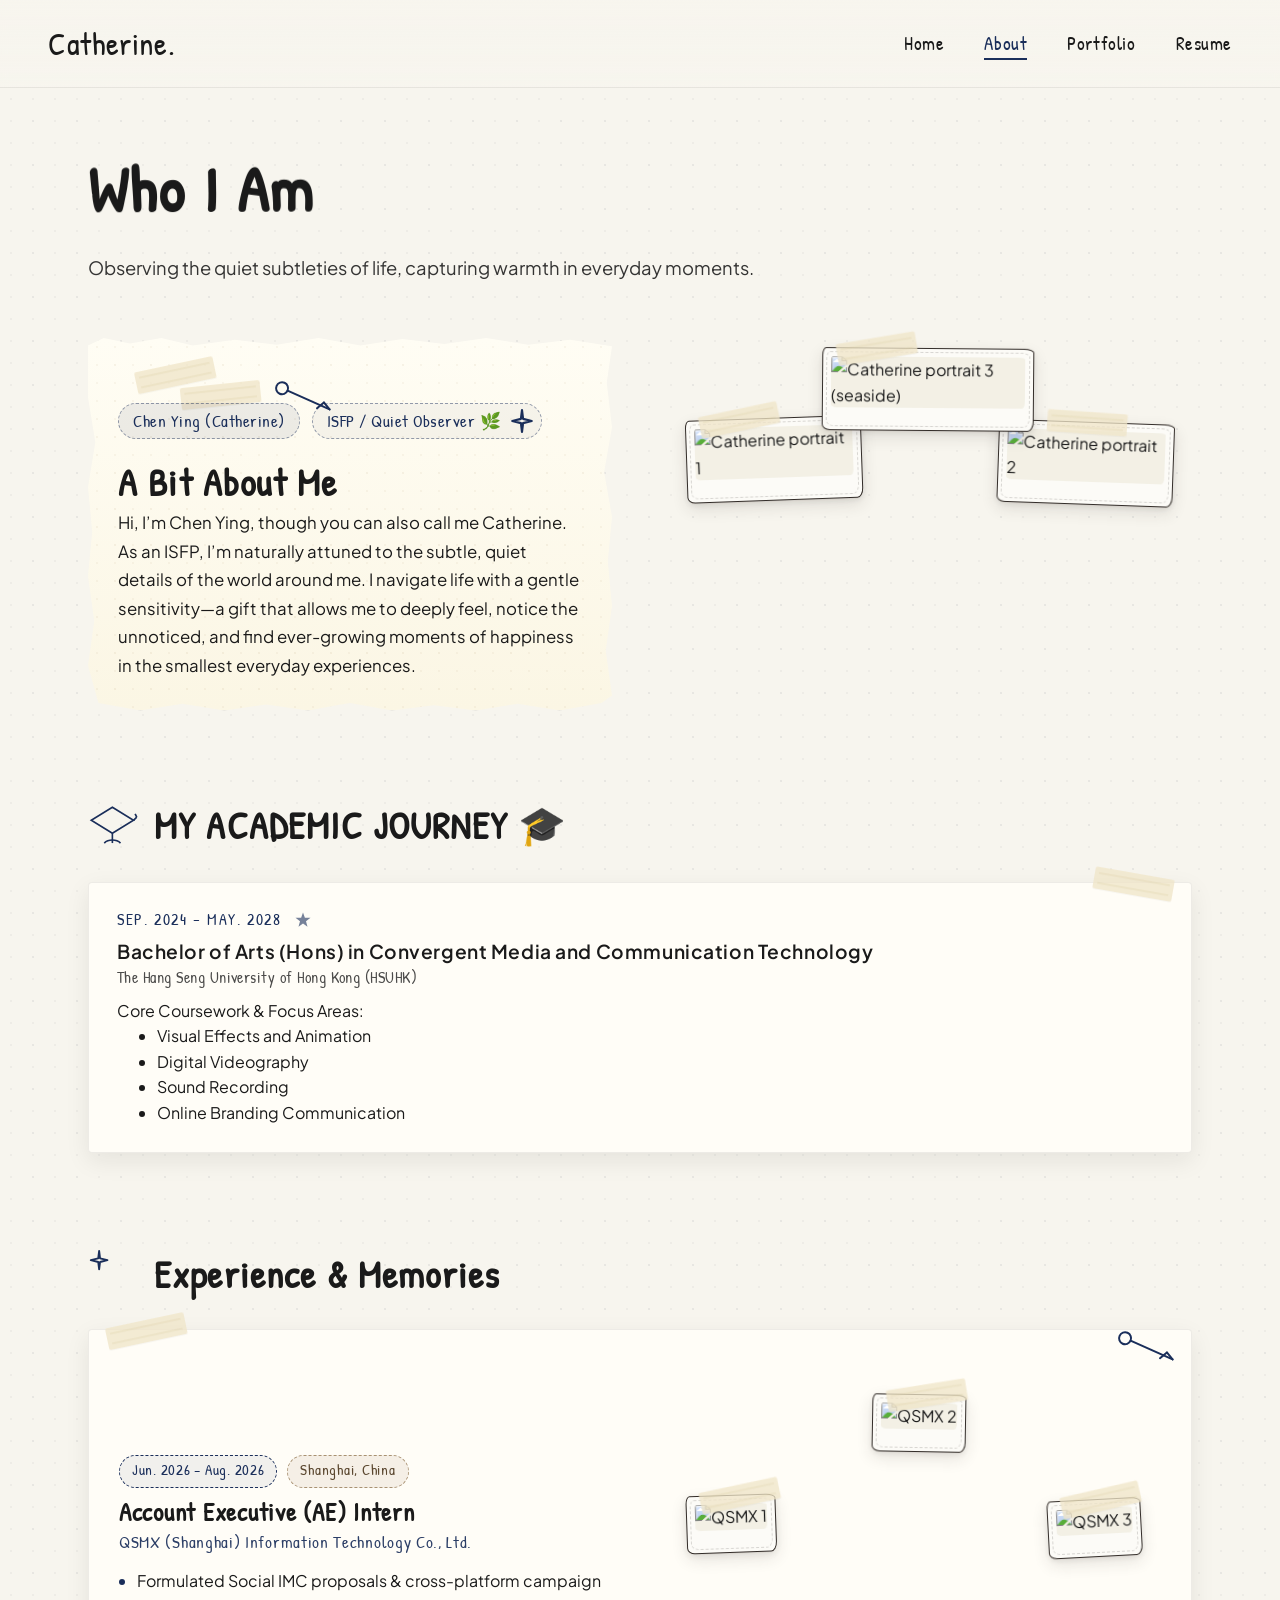
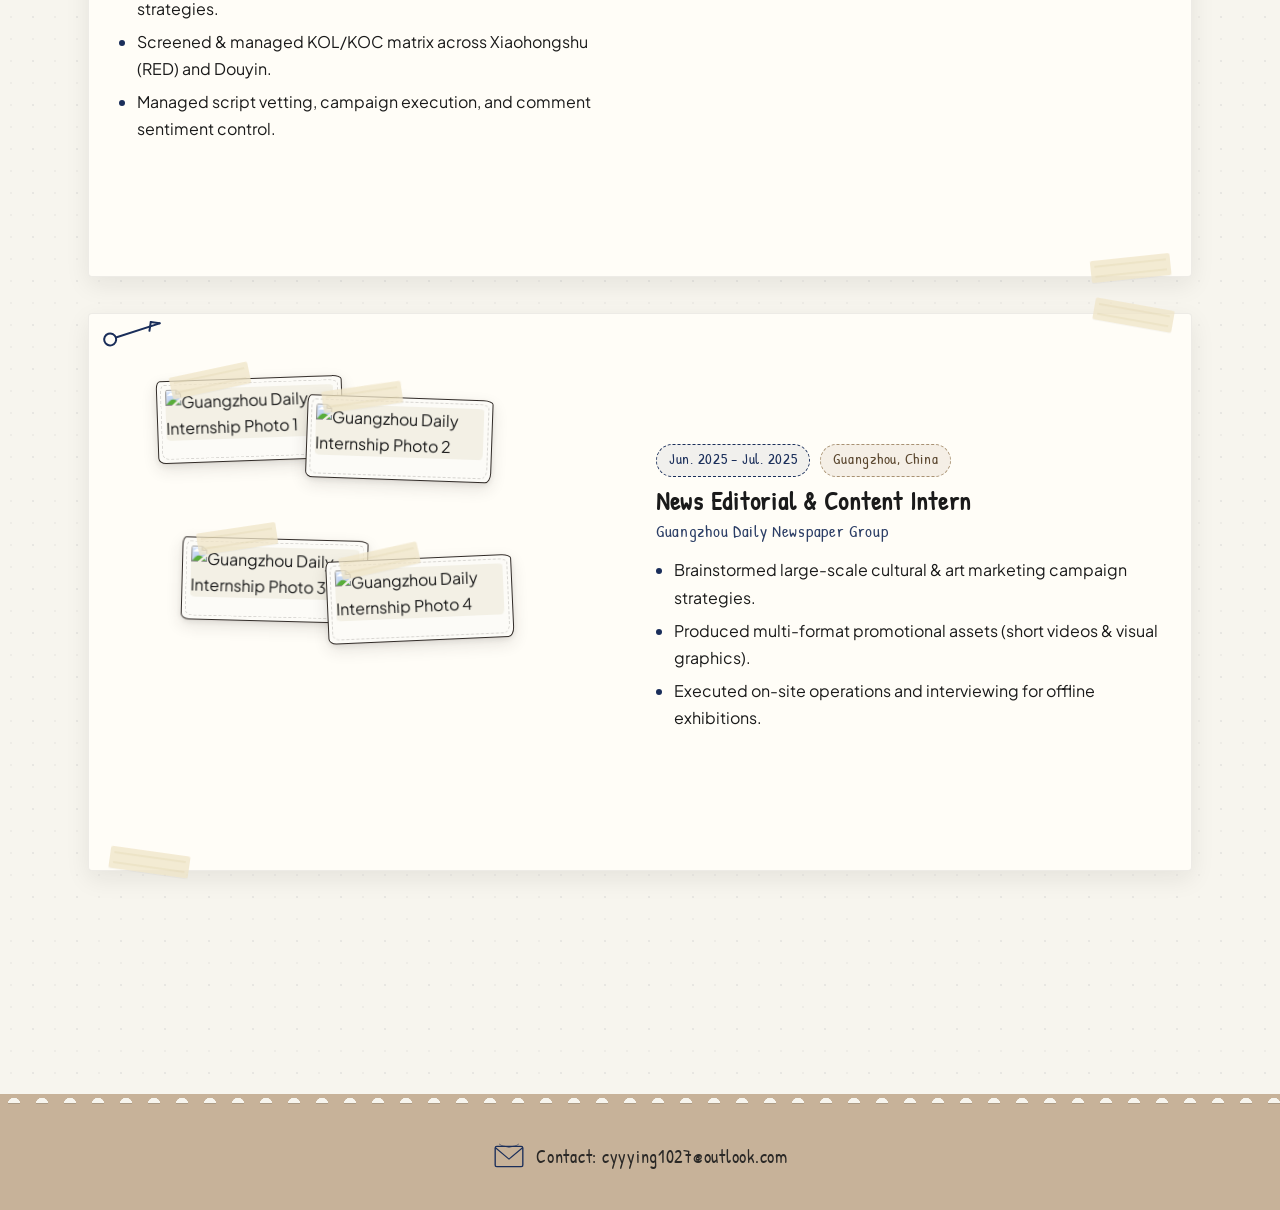
==== about.html @ 27cf3f93 "Who I Am: 9:16 me3 as Shan peak (center, row 1/12) with 4:3 me1/me2 shoulders; all 3 galleries +18% " ====
<!DOCTYPE html>
<html lang="en">
<head>
  <meta charset="UTF-8" />
  <meta name="viewport" content="width=device-width, initial-scale=1.0" />
  <title>About — Catherine</title>
  <link rel="preconnect" href="https://fonts.googleapis.com" />
  <link rel="preconnect" href="https://fonts.gstatic.com" crossorigin />
  <link href="https://fonts.googleapis.com/css2?family=Patrick+Hand&family=Plus+Jakarta+Sans:wght@400;500;600&display=swap" rel="stylesheet" />
  <link rel="preload" as="image" href="https://i.ibb.co/dw5BpF49/me1.jpg" />
  <link rel="preload" as="image" href="https://i.ibb.co/Gvk40gRn/me2.jpg" />
  <link rel="preload" as="image" href="https://i.ibb.co/ksyWFw6F/me3.jpg" />
  <link rel="stylesheet" href="style.css" />
</head>
<body class="paper-bg">
  <svg class="doodle-defs" aria-hidden="true">
    <defs>
      <g id="safety-pin">
        <circle cx="8" cy="8" r="6" fill="none" stroke="#1a2e5a" stroke-width="2"/>
        <line x1="14" y1="8" x2="60" y2="8" stroke="#1a2e5a" stroke-width="2" stroke-linecap="round"/>
        <line x1="60" y1="8" x2="52" y2="4" stroke="#1a2e5a" stroke-width="2" stroke-linecap="round"/>
        <line x1="52" y1="4" x2="48" y2="12" stroke="#1a2e5a" stroke-width="2" stroke-linecap="round"/>
      </g>
      <g id="doodle-grad">
        <polygon points="30,6 56,22 30,38 4,22" fill="none" stroke="#1a2e5a" stroke-width="2"/>
        <line x1="30" y1="38" x2="30" y2="50" stroke="#1a2e5a" stroke-width="2"/>
        <path d="M20,50 C25,45 35,45 40,50" fill="none" stroke="#1a2e5a" stroke-width="2"/>
        <line x1="56" y1="22" x2="60" y2="18" stroke="#1a2e5a" stroke-width="2"/>
        <line x1="60" y1="18" x2="58" y2="14" stroke="#1a2e5a" stroke-width="2"/>
      </g>
      <g id="tape-strip">
        <rect x="0" y="0" width="80" height="22" rx="2" fill="#f0e6c8" opacity="0.75"/>
        <line x1="4" y1="6" x2="76" y2="6" stroke="#d4c79a" stroke-width="0.75" opacity="0.5"/>
        <line x1="4" y1="16" x2="76" y2="16" stroke="#d4c79a" stroke-width="0.75" opacity="0.5"/>
      </g>
      <g id="doodle-star">
        <path d="M12,2 L14.5,9 L22,9 L16,13.5 L18,21 L12,16.5 L6,21 L8,13.5 L2,9 L9.5,9 Z" fill="#1a2e5a" opacity="0.6"/>
      </g>
      <g id="doodle-heart">
        <path d="M12,22 C6,16 2,11 4,7 C6,4 9,3 12,7 C15,3 18,4 20,7 C22,11 18,16 12,22 Z" fill="none" stroke="#1a2e5a" stroke-width="2" stroke-linecap="round" stroke-linejoin="round"/>
      </g>
      <g id="doodle-sparkle">
        <path d="M12,2 L13,10 L21,12 L13,14 L12,22 L11,14 L3,12 L11,10 Z" fill="none" stroke="#1a2e5a" stroke-width="2" stroke-linejoin="round"/>
      </g>
      <g id="doodle-envelope">
        <rect x="6" y="12" width="52" height="38" rx="3" fill="none" stroke="#1a2e5a" stroke-width="2.2" stroke-linejoin="round"/>
        <path d="M6,14 L32,36 L58,14" fill="none" stroke="#1a2e5a" stroke-width="2.2" stroke-linejoin="round"/>
        <path d="M6,14 L6,50 M58,14 L58,50" stroke="#1a2e5a" stroke-width="1.6" opacity="0.55"/>
        <path d="M14,8 C18,12 24,11 32,14 C40,11 46,12 50,8" fill="none" stroke="#1a2e5a" stroke-width="1.6" stroke-linecap="round" opacity="0.7"/>
      </g>
    </defs>
  </svg>

  <nav class="top-nav">
    <a href="index.html" class="nav-logo">Catherine.</a>
    <ul class="nav-links">
      <li><a href="index.html" class="nav-link">Home</a></li>
      <li><a href="about.html" class="nav-link active">About</a></li>
      <li><a href="portfolio.html" class="nav-link">Portfolio</a></li>
      <li><a href="assets/resume.pdf" target="_blank" rel="noopener" class="nav-link">Resume</a></li>
    </ul>
  </nav>

  <main class="page-main">
    <header class="page-header">
      <h1 class="hand-title page-title-float">Who I Am</h1>
      <p class="page-lede">Observing the quiet subtleties of life, capturing warmth in everyday moments.</p>
    </header>

    <section class="about-split">
      <article class="bio-card scrap-card postit-card pop-in pop-1">
        <span class="tape tape-tl"><svg width="80" height="22" viewBox="0 0 80 22"><use href="#tape-strip"/></svg></span>
        <span class="tape tape-br"><svg width="80" height="22" viewBox="0 0 80 22"><use href="#tape-strip"/></svg></span>
        <svg class="pin pin-tr wiggle" width="64" height="16" viewBox="0 0 64 16"><use href="#safety-pin"/></svg>

        <div class="bio-accent-row">
          <span class="hand-tag hand-tag-name">Chen Ying (Catherine)</span>
          <span class="hand-tag hand-tag-isfp">
            ISFP / Quiet Observer &#x1F33F;
            <svg class="wiggle doodle-sparkle-inline" width="26" height="26" viewBox="0 0 24 24" aria-hidden="true"><use href="#doodle-sparkle"/></svg>
          </span>
        </div>

        <h2 class="hand-heading">A Bit About Me</h2>
        <p class="bio-text">Hi, I&rsquo;m Chen Ying, though you can also call me Catherine. As an ISFP, I&rsquo;m naturally attuned to the subtle, quiet details of the world around me. I navigate life with a gentle sensitivity&mdash;a gift that allows me to deeply feel, notice the unnoticed, and find ever-growing moments of happiness in the smallest everyday experiences.</p>
      </article>

      <aside class="top-photo-grid shan-collage">
        <div class="polaroid-frame frame-shan frame-shan-1">
          <span class="frame-tape tape-top"><svg width="80" height="22" viewBox="0 0 80 22"><use href="#tape-strip"/></svg></span>
          <img src="https://i.ibb.co/x9cXVCb/me1.jpg?v=2026" alt="Catherine portrait 1" loading="eager" decoding="async">
        </div>
        <div class="polaroid-frame frame-shan frame-shan-2">
          <span class="frame-tape tape-top"><svg width="80" height="22" viewBox="0 0 80 22"><use href="#tape-strip"/></svg></span>
          <img src="https://i.ibb.co/ksyWFw6F/me3.jpg" alt="Catherine portrait 3 (seaside)" loading="eager" decoding="async">
        </div>
        <div class="polaroid-frame frame-shan frame-shan-3">
          <span class="frame-tape tape-top-center"><svg width="80" height="22" viewBox="0 0 80 22"><use href="#tape-strip"/></svg></span>
          <img src="https://i.ibb.co/Gvk40gRn/me2.jpg" alt="Catherine portrait 2" loading="eager" decoding="async">
        </div>
      </aside>
    </section>

    <section class="academic-section">
      <div class="section-head">
        <svg class="head-icon wiggle" width="52" height="56" viewBox="0 0 64 58"><use href="#doodle-grad"/></svg>
        <h2 class="hand-heading">MY ACADEMIC JOURNEY &#x1F393;</h2>
      </div>

      <div class="timeline">
        <article class="edu-card scrap-card pop-in pop-1">
          <span class="tape tape-tr"><svg width="80" height="22" viewBox="0 0 80 22"><use href="#tape-strip"/></svg></span>
          <div class="edu-meta">
            <span class="edu-year hand-text">SEP. 2024 &ndash; MAY. 2028</span>
            <svg class="doodle-star-s wiggle" width="18" height="18" viewBox="0 0 24 24"><use href="#doodle-star"/></svg>
          </div>
          <h3 class="edu-school hand-text">Bachelor of Arts (Hons) in Convergent Media and Communication Technology</h3>
          <p class="edu-place hand-text">The Hang Seng University of Hong Kong (HSUHK)</p>
          <p class="edu-desc">Core Coursework &amp; Focus Areas:</p>
          <ul class="edu-desc">
            <li>Visual Effects and Animation</li>
            <li>Digital Videography</li>
            <li>Sound Recording</li>
            <li>Online Branding Communication</li>
          </ul>
        </article>
      </div>
    </section>

    <section class="experience-section">
      <div class="section-head">
        <svg class="head-icon wiggle" width="52" height="52" viewBox="0 0 56 56"><use href="#doodle-sparkle"/></svg>
        <h2 class="hand-heading">Experience &amp; Memories</h2>
      </div>

      <div class="experience-timeline">

        <article class="experience-entry scrap-card pop-in pop-1">
          <span class="tape tape-tl"><svg width="80" height="22" viewBox="0 0 80 22"><use href="#tape-strip"/></svg></span>
          <span class="tape tape-br"><svg width="80" height="22" viewBox="0 0 80 22"><use href="#tape-strip"/></svg></span>
          <svg class="pin pin-tr wiggle" width="64" height="16" viewBox="0 0 64 16"><use href="#safety-pin"/></svg>

          <div class="experience-content">
            <div class="experience-badges">
              <span class="exp-badge exp-date hand-text">Jun. 2026 &ndash; Aug. 2026</span>
              <span class="exp-badge exp-loc hand-text">Shanghai, China</span>
            </div>
            <h3 class="experience-role hand-text">Account Executive (AE) Intern</h3>
            <p class="experience-company hand-text">QSMX (Shanghai) Information Technology Co., Ltd.</p>
            <ul class="experience-bullets">
              <li>Formulated Social IMC proposals &amp; cross-platform campaign strategies.</li>
              <li>Screened &amp; managed KOL/KOC matrix across Xiaohongshu (RED) and Douyin.</li>
              <li>Managed script vetting, campaign execution, and comment sentiment control.</li>
            </ul>
          </div>

          <div class="experience-polaroids">
            <div class="shanghai-photo-grid shanghai-collage">
              <div class="polaroid-frame frame-shanghai frame-sh-1">
                <span class="frame-tape tape-top"><svg width="80" height="22" viewBox="0 0 80 22"><use href="#tape-strip"/></svg></span>
                <img src="https://i.ibb.co/RpCZgV0z/qsmx1.jpg" alt="QSMX 1" loading="lazy" decoding="async">
              </div>
              <div class="polaroid-frame frame-shanghai frame-sh-2">
                <span class="frame-tape tape-top"><svg width="80" height="22" viewBox="0 0 80 22"><use href="#tape-strip"/></svg></span>
                <img src="https://i.ibb.co/HTTmghrz/qsmx2.jpg" alt="QSMX 2" loading="lazy" decoding="async">
              </div>
              <div class="polaroid-frame frame-shanghai frame-sh-3">
                <span class="frame-tape tape-top"><svg width="80" height="22" viewBox="0 0 80 22"><use href="#tape-strip"/></svg></span>
                <img src="https://i.ibb.co/20Y3Dx3X/qsmx3.jpg" alt="QSMX 3" loading="lazy" decoding="async">
              </div>
            </div>
          </div>
        </article>

        <article class="experience-entry scrap-card pop-in pop-2">
          <span class="tape tape-tr"><svg width="80" height="22" viewBox="0 0 80 22"><use href="#tape-strip"/></svg></span>
          <span class="tape tape-bl"><svg width="80" height="22" viewBox="0 0 80 22"><use href="#tape-strip"/></svg></span>
          <svg class="pin pin-tl wiggle" width="64" height="16" viewBox="0 0 64 16"><use href="#safety-pin"/></svg>

          <div class="experience-content">
            <div class="experience-badges">
              <span class="exp-badge exp-date hand-text">Jun. 2025 &ndash; Jul. 2025</span>
              <span class="exp-badge exp-loc hand-text">Guangzhou, China</span>
            </div>
            <h3 class="experience-role hand-text">News Editorial &amp; Content Intern</h3>
            <p class="experience-company hand-text">Guangzhou Daily Newspaper Group</p>
            <ul class="experience-bullets">
              <li>Brainstormed large-scale cultural &amp; art marketing campaign strategies.</li>
              <li>Produced multi-format promotional assets (short videos &amp; visual graphics).</li>
              <li>Executed on-site operations and interviewing for offline exhibitions.</li>
            </ul>
          </div>

          <div class="experience-polaroids">
            <div class="gzrb-photo-grid gzrb-collage">
              <div class="polaroid-frame frame-gzrb frame-gz-1">
                <span class="frame-tape tape-top"><svg width="80" height="22" viewBox="0 0 80 22"><use href="#tape-strip"/></svg></span>
                <img src="https://i.ibb.co/nMTqSC8n/gzrb1.jpg" alt="Guangzhou Daily Internship Photo 1" loading="lazy" decoding="async">
              </div>
              <div class="polaroid-frame frame-gzrb frame-gz-2">
                <span class="frame-tape tape-top"><svg width="80" height="22" viewBox="0 0 80 22"><use href="#tape-strip"/></svg></span>
                <img src="https://i.ibb.co/VprXg6sy/gzrb2.jpg" alt="Guangzhou Daily Internship Photo 2" loading="lazy" decoding="async">
              </div>
              <div class="polaroid-frame frame-gzrb frame-gz-3">
                <span class="frame-tape tape-top"><svg width="80" height="22" viewBox="0 0 80 22"><use href="#tape-strip"/></svg></span>
                <img src="https://i.ibb.co/XxgDwgGZ/gzrb3.jpg" alt="Guangzhou Daily Internship Photo 3" loading="lazy" decoding="async">
              </div>
              <div class="polaroid-frame frame-gzrb frame-gz-4">
                <span class="frame-tape tape-top"><svg width="80" height="22" viewBox="0 0 80 22"><use href="#tape-strip"/></svg></span>
                <img src="https://i.ibb.co/tPbpktdN/gzrb4.jpg" alt="Guangzhou Daily Internship Photo 4" loading="lazy" decoding="async">
              </div>
            </div>
          </div>
        </article>

      </div>
    </section>
  </main>

  <footer class="kraft-footer">
    <div class="footer-inner">
      <svg class="footer-envelope wiggle" width="34" height="34" viewBox="0 0 64 64" aria-hidden="true"><use href="#doodle-envelope"/></svg>
      <span class="footer-tag hand-text">Contact: cyyying1027@outlook.com</span>
    </div>
  </footer>

  <script src="script.js"></script>
</body>
</html>
---- style.css ----
:root {
  --paper: #f7f5ee;
  --kraft: #c7b299;
  --ink: #1a1a1a;
  --navy: #1a2e5a;
  --tape: #f0e6c8;
  --shadow: #1a1a1a;
  --sans: 'Plus Jakarta Sans', system-ui, -apple-system, sans-serif;
  --hand: 'Patrick Hand', 'Comic Sans MS', cursive;
  --radius: 6px;
  --ease: cubic-bezier(0.2, 0.8, 0.2, 1);
}

*, *::before, *::after { box-sizing: border-box; }

html, body {
  margin: 0;
  padding: 0;
  min-height: 100%;
  background: var(--paper);
  color: var(--ink);
  font-family: var(--sans);
  font-weight: 400;
  line-height: 1.6;
  -webkit-font-smoothing: antialiased;
  -moz-osx-font-smoothing: grayscale;
}

body {
  opacity: 0;
  animation: pageFadeIn 0.35s var(--ease) both;
  animation-delay: 10ms;
  transition: opacity 0.2s var(--ease);
  will-change: opacity;
}

body.is-leaving {
  opacity: 0;
}

@keyframes pageFadeIn {
  from { opacity: 0; transform: translateZ(0) translateY(4px); }
  to   { opacity: 1; transform: translateZ(0) translateY(0); }
}

img,
video {
  image-rendering: auto;
  image-orientation: from-image;
}

@supports (image-rendering: optimizeQuality) {
  img, video {
    image-rendering: optimizeQuality;
  }
}

img {
  transform: translateZ(0);
  backface-visibility: hidden;
  opacity: 0;
  animation: imgFadeIn 0.7s var(--ease) forwards;
  animation-delay: 20ms;
  background-color: rgba(236, 231, 215, 0.55);
}

@keyframes imgFadeIn {
  from { opacity: 0; transform: translateZ(0) scale(1.008); filter: blur(1px); }
  to   { opacity: 1; transform: translateZ(0) scale(1);     filter: blur(0); }
}

.paper-bg {
  background-color: var(--paper);
  background-image:
    radial-gradient(rgba(26,26,26,0.04) 1px, transparent 1px),
    radial-gradient(rgba(26,46,90,0.03) 1px, transparent 1px);
  background-size: 22px 22px, 44px 44px;
  background-position: 0 0, 11px 11px;
  background-attachment: fixed;
}

.doodle-defs {
  position: absolute;
  width: 0;
  height: 0;
  overflow: hidden;
}

p, .edu-desc, .case-desc, .work-desc, .section-sub, .page-lede, .edu-place {
  font-family: var(--sans);
  font-weight: 400;
  line-height: 1.6;
  color: var(--ink);
}

h1, h2, h3, h4, h5, h6 {
  margin: 0 0 0.4em;
}

.hand-text,
.nav-logo,
.nav-link,
.kicker,
.hero-title,
.hero-subtitle,
.btn-hand,
.polaroid-caption,
.notebook-heading,
.notebook-link,
.footer-tag,
.hand-title,
.hand-heading,
.edu-year,
.case-tag,
.work-tag,
.strip-tag,
.star-note,
figcaption {
  font-family: var(--hand);
  letter-spacing: 0.03em;
  line-height: 1.35;
}

.nav-logo {
  font-size: 2rem;
  color: var(--ink);
  text-decoration: none;
  letter-spacing: 0.02em;
}

.nav-link {
  font-size: 1.2rem;
  color: var(--ink);
  text-decoration: none;
  position: relative;
  transition: color 0.2s var(--ease);
}

.nav-link::after {
  content: "";
  position: absolute;
  left: 0;
  right: 0;
  bottom: -4px;
  height: 2px;
  background: var(--navy);
  transform: scaleX(0);
  transform-origin: left;
  transition: transform 0.25s var(--ease);
}

.nav-link:hover,
.nav-link.active {
  color: var(--navy);
}

.nav-link:hover::after,
.nav-link.active::after {
  transform: scaleX(1);
}

.top-nav {
  position: sticky;
  top: 0;
  z-index: 40;
  display: flex;
  align-items: center;
  justify-content: space-between;
  padding: 22px 48px;
  background: linear-gradient(to bottom, rgba(247,245,238,0.95), rgba(247,245,238,0.75));
  backdrop-filter: blur(4px);
  border-bottom: 1.5px solid rgba(26,26,26,0.08);
}

.nav-links {
  list-style: none;
  margin: 0;
  padding: 0;
  display: flex;
  gap: 40px;
}

.hero-main {
  display: grid;
  grid-template-columns: 1.05fr 1fr;
  gap: 48px;
  align-items: center;
  padding: 72px 72px 120px;
  max-width: 1440px;
  margin: 0 auto;
  position: relative;
}

.hero-left {
  position: relative;
  padding: 8px;
}

.kicker-wrap {
  display: flex;
  align-items: center;
  gap: 14px;
  margin-bottom: 22px;
}

.kicker {
  font-size: 1.15rem;
  color: var(--navy);
  text-transform: uppercase;
  letter-spacing: 0.12em;
}

.wiggly-arrow {
  flex: 0 0 auto;
  transform: translateY(-4px);
}

.hero-title {
  font-size: clamp(3rem, 6vw, 5.2rem);
  line-height: 1.05;
  margin: 0 0 12px;
  color: var(--ink);
}

.hero-subtitle {
  font-size: clamp(1.4rem, 2.4vw, 2rem);
  margin: 0 0 28px;
  color: var(--navy);
  letter-spacing: 0.05em;
}

.hero-bio {
  font-size: 1.15rem;
  max-width: 520px;
  margin: 0 0 36px;
  color: var(--ink);
  opacity: 0.88;
}

.hero-cta {
  display: flex;
  flex-wrap: wrap;
  gap: 16px;
  align-items: center;
}

.hero-cta--three {
  justify-content: flex-start;
  gap: 18px;
}

.btn-hand {
  display: inline-flex;
  align-items: center;
  justify-content: center;
  gap: 10px;
  padding: 14px 24px 12px;
  min-height: 52px;
  font-size: 1.2rem;
  text-decoration: none;
  border-radius: var(--radius);
  cursor: pointer;
  border: 2px solid var(--ink);
  background: var(--paper);
  color: var(--ink);
  box-shadow: 3px 3px 0px var(--ink);
  transition: transform 0.2s var(--ease), box-shadow 0.2s var(--ease), background 0.2s var(--ease), border-style 0.2s var(--ease);
  white-space: nowrap;
}

.btn-hand:hover {
  transform: scale(1.04) rotate(0deg);
  box-shadow: 4px 4px 0px var(--ink);
  background: #fbf8ef;
}

.btn-hand:active {
  transform: translate(2px, 2px);
  box-shadow: 1px 1px 0px var(--ink);
}

.btn-primary {
  background: var(--ink);
  color: var(--paper);
}

.btn-primary:hover {
  background: #000;
}

.btn-ghost {
  background: transparent;
}

.btn-ghost--alt {
  background: #efe8d8;
  border-style: dashed;
  border-color: var(--navy);
  color: var(--navy);
}

.margin-doodles {
  position: absolute;
  pointer-events: none;
}

.margin-doodles.left {
  left: -56px;
  top: 30px;
  width: 48px;
  height: 100%;
  display: flex;
  flex-direction: column;
  gap: 28px;
  padding-top: 60px;
}

.margin-doodles.right {
  right: -48px;
  top: 20px;
  width: 48px;
  height: 100%;
  display: flex;
  flex-direction: column;
  gap: 40px;
  padding-top: 40px;
}

.hero-right {
  position: relative;
  min-height: 620px;
  max-width: 680px;
  margin: 0 auto;
  padding: 0 16px;
}

.polaroid {
  position: absolute;
  background: #ffffff;
  padding: 14px 14px 58px;
  border-radius: 3px;
  box-shadow:
    0 1px 0 rgba(26,26,26,0.03),
    0 18px 38px rgba(26,26,26,0.18),
    0 6px 14px rgba(26,26,26,0.09);
  overflow: visible;
  background-image:
    radial-gradient(rgba(199,178,153,0.10) 1px, transparent 1px);
  background-size: 16px 16px;
  background-position: 0 0;
}

.polaroid::before {
  content: "";
  position: absolute;
  inset: 0;
  border-radius: inherit;
  background:
    linear-gradient(180deg, rgba(255,255,255,0) 0%, rgba(247,245,238,0.28) 100%);
  pointer-events: none;
}

.polaroid:hover {
  transform: scale(1.04) rotate(0deg) !important;
  box-shadow:
    4px 4px 0px var(--ink),
    0 22px 44px rgba(26,26,26,0.22);
  z-index: 20 !important;
  animation-play-state: paused !important;
}

.polaroid.wiggle {
  animation: wiggle 5.8s ease-in-out infinite;
  animation-play-state: running;
}

.polaroid-present.wiggle {
  animation-duration: 5.3s;
  animation-delay: -1.3s;
}

.polaroid-childhood.wiggle {
  animation-duration: 6.3s;
  animation-delay: -3.1s;
}

.polaroid-present {
  top: 38px;
  left: 20px;
  width: 360px;
  z-index: 2;
}

.polaroid-childhood {
  top: 288px;
  right: 14px;
  width: 330px;
  z-index: 1;
}

.peek-doodle {
  position: absolute;
  pointer-events: none;
  z-index: 5;
  filter: drop-shadow(0 1px 0 rgba(26,26,26,0.06));
}

.peek-doodle.wiggle {
  animation-duration: 4.6s;
  animation-delay: -0.9s;
}

.peek-girl {
  top: 20px;
  right: 340px;
}

.polaroid-img {
  width: 100%;
  overflow: hidden;
  background: #ece7d7;
  border: 1px solid rgba(26,26,26,0.05);
  display: block;
}

.polaroid-img img {
  width: 100%;
  height: auto;
  max-width: 100%;
  display: block;
}

.polaroid-caption {
  position: absolute;
  bottom: 12px;
  left: 0;
  right: 0;
  text-align: center;
  font-size: 1.05rem;
  color: var(--ink);
  letter-spacing: 0.06em;
}

.tape {
  position: absolute;
  display: inline-block;
  pointer-events: none;
  filter: drop-shadow(0 1px 0 rgba(0,0,0,0.04));
}

.tape-tl { top: -10px; left: 18px; transform: rotate(-12deg); }
.tape-tr { top: -10px; right: 18px; transform: rotate(10deg); }
.tape-br { bottom: -10px; right: 20px; transform: rotate(-6deg); }
.tape-bl { bottom: -10px; left: 20px; transform: rotate(8deg); }

.pin {
  position: absolute;
  pointer-events: none;
}

.pin-tr { top: 10px; right: 12px; transform: rotate(24deg); }
.pin-tl { top: 10px; left: 12px; transform: rotate(-18deg); }
.pin-br { bottom: 10px; right: 12px; transform: rotate(-160deg); }

.notebook-card {
  position: absolute;
  bottom: 0;
  left: 0;
  right: 20%;
  background: #fdfaf0;
  border: 1.5px solid rgba(26,26,26,0.1);
  border-radius: 4px;
  padding: 28px 28px 24px 60px;
  transform: rotate(-1.5deg);
  box-shadow: 0 14px 40px rgba(26,26,26,0.14);
  transition: transform 0.35s var(--ease), box-shadow 0.35s var(--ease);
}

.notebook-card:hover {
  transform: scale(1.02) rotate(0deg);
  box-shadow: 4px 4px 0px var(--ink), 0 16px 40px rgba(26,26,26,0.18);
}

.notebook-spiral {
  position: absolute;
  top: 0;
  bottom: 0;
  left: 22px;
  display: flex;
  flex-direction: column;
  justify-content: space-evenly;
  gap: 4px;
  padding: 14px 0;
}

.notebook-spiral span {
  width: 16px;
  height: 16px;
  border: 2px solid var(--ink);
  border-radius: 50%;
  background: var(--paper);
}

.notebook-lines {
  position: absolute;
  inset: 18px 18px 18px 54px;
  background-image: repeating-linear-gradient(
    to bottom,
    transparent 0,
    transparent 23px,
    rgba(26,46,90,0.12) 24px
  );
  pointer-events: none;
}

.notebook-heading {
  position: relative;
  font-size: 1.3rem;
  margin: 0 0 16px;
  color: var(--ink);
}

.star-note {
  color: var(--navy);
}

.video-wrap {
  position: relative;
  width: 100%;
  aspect-ratio: 16 / 9;
  background: var(--ink);
  border-radius: 3px;
  overflow: hidden;
  margin-bottom: 14px;
  border: 1.5px solid var(--ink);
}

.video-wrap video {
  width: 100%;
  height: 100%;
  object-fit: cover;
  display: block;
  background: #111;
}

.video-play {
  position: absolute;
  inset: 0;
  margin: auto;
  width: 56px;
  height: 56px;
  border-radius: 50%;
  background: rgba(247,245,238,0.92);
  border: 2px solid var(--ink);
  cursor: pointer;
  display: grid;
  place-items: center;
  transition: transform 0.2s var(--ease), background 0.2s var(--ease);
  padding: 0;
  box-shadow: 2px 2px 0px var(--ink);
}

.video-play:hover {
  transform: scale(1.08);
  background: #fff;
}

.video-play.is-playing {
  opacity: 0;
  pointer-events: none;
}

.notebook-link {
  display: inline-flex;
  align-items: center;
  gap: 8px;
  font-size: 1.1rem;
  color: var(--navy);
  text-decoration: none;
}

.notebook-link:hover {
  text-decoration: underline;
  text-underline-offset: 4px;
}

.kraft-footer {
  background: var(--kraft);
  color: var(--ink);
  padding: 36px 48px;
  margin-top: 80px;
  border-top: 1.5px solid rgba(26,26,26,0.15);
  position: relative;
}

.kraft-footer::before {
  content: "";
  position: absolute;
  top: -10px;
  left: 0;
  right: 0;
  height: 10px;
  background-image:
    radial-gradient(circle at 14px 10px, transparent 6px, var(--kraft) 6.5px);
  background-size: 28px 10px;
  background-repeat: repeat-x;
}

.footer-inner {
  max-width: 1440px;
  margin: 0 auto;
  display: flex;
  align-items: center;
  justify-content: center;
  gap: 10px;
  flex-wrap: wrap;
  padding: 0 20px;
}

.footer-envelope {
  width: 34px;
  height: 34px;
  flex-shrink: 0;
  display: inline-block;
}

.footer-tag {
  font-size: 1.15rem;
  opacity: 0.9;
  letter-spacing: 0.04em;
}

.page-main {
  max-width: 1200px;
  margin: 0 auto;
  padding: 60px 48px 40px;
}

.page-header {
  text-align: left;
  margin-bottom: 56px;
  max-width: 820px;
}

.hand-title {
  font-size: clamp(2.6rem, 5vw, 4.2rem);
  margin: 0 0 18px;
  color: var(--ink);
}

.page-lede {
  font-size: 1.15rem;
  opacity: 0.88;
  margin: 0;
  max-width: 680px;
}

.section-head {
  display: flex;
  align-items: center;
  flex-wrap: wrap;
  gap: 14px;
  margin-bottom: 28px;
}

.section-head p {
  flex-basis: 100%;
  margin: 0;
  opacity: 0.82;
}

.hand-heading {
  font-size: clamp(1.8rem, 3vw, 2.4rem);
  color: var(--ink);
  margin: 0;
}

.head-icon,
.head-arrow {
  flex: 0 0 auto;
}

.section-sub {
  margin: 0 0 10px;
}

.about-split {
  display: grid;
  grid-template-columns: 1fr 1fr;
  gap: 56px;
  align-items: start;
  margin-bottom: 88px;
}

.about-split > article:first-child {
  position: relative;
  z-index: 10;
  isolation: isolate;
}

.about-split > aside {
  position: relative;
  isolation: isolate;
  overflow: visible;
  padding: 10px 10px;
  min-height: 260px;
}

.scrap-card {
  position: relative;
  background: #fffdf7;
  border: 1.5px solid rgba(26,26,26,0.08);
  border-radius: 4px;
  padding: 28px;
  box-shadow: 0 8px 24px rgba(26,26,26,0.08);
  transition: transform 0.35s var(--ease), box-shadow 0.35s var(--ease);
}

.scrap-card:hover {
  transform: scale(1.02) rotate(0deg) !important;
  box-shadow: 4px 4px 0px var(--ink), 0 10px 28px rgba(26,26,26,0.12);
}

.bio-card p + p {
  margin-top: 12px;
}

.postit-card {
  background: linear-gradient(180deg, #fffdf4 0%, #fbf6e4 100%);
  border: none;
  padding: 36px 30px 30px;
  border-radius: 2px;
  box-shadow:
    0 1px 0 rgba(26,26,26,0.04),
    0 10px 28px rgba(26,26,26,0.10);
  clip-path: polygon(
    0% 2%, 3% 0%, 8% 1.5%, 14% 0%, 20% 2%, 28% 0.5%, 36% 1.8%, 44% 0%,
    52% 2%, 60% 0.3%, 68% 1.6%, 76% 0%, 84% 1.8%, 92% 0.5%, 100% 2.2%,
    99% 12%, 100% 24%, 98.5% 36%, 100% 48%, 99.2% 60%, 100% 72%, 98.8% 84%, 100% 96%,
    98% 98%, 90% 100%, 82% 98.2%, 74% 100%, 66% 98.6%, 58% 100%, 50% 98%, 42% 100%,
    34% 98.4%, 26% 100%, 18% 98.2%, 10% 100%, 2% 98%, 0% 88%, 1.2% 76%, 0% 64%,
    0.8% 52%, 0% 40%, 1.4% 28%, 0% 16%
  );
  position: relative;
}

.postit-card::after {
  content: "";
  position: absolute;
  inset: 0;
  background-image:
    radial-gradient(rgba(199,178,153,0.18) 1px, transparent 1px),
    radial-gradient(rgba(199,178,153,0.10) 1px, transparent 1px);
  background-size: 18px 18px, 36px 36px;
  background-position: 0 0, 9px 9px;
  border-radius: inherit;
  pointer-events: none;
  mix-blend-mode: multiply;
  opacity: 0.55;
}

.postit-card > * {
  position: relative;
  z-index: 1;
}

.bio-accent-row {
  display: flex;
  flex-wrap: wrap;
  gap: 12px;
  align-items: center;
  margin: 0 0 18px;
}

.hand-tag {
  display: inline-flex;
  align-items: center;
  gap: 6px;
  padding: 6px 14px;
  border-radius: 999px;
  border: 1.5px dashed rgba(26,46,90,0.45);
  background: rgba(26,46,90,0.04);
  color: var(--navy);
  font-family: var(--hand);
  letter-spacing: 0.03em;
  line-height: 1.35;
  font-size: 1.05rem;
}

.hand-tag-name {
  background: rgba(26,46,90,0.08);
}

.hand-tag-isfp {
  position: relative;
  padding-right: 40px;
}

.doodle-sparkle-inline {
  position: absolute;
  right: 6px;
  top: 50%;
  transform: translateY(-50%);
  --r: 8deg;
  animation-duration: 3.4s;
}

.bio-text {
  margin: 0;
  font-size: 1.05rem;
  line-height: 1.7;
  color: var(--ink);
}

.photo-strip {
  display: grid;
  grid-template-columns: repeat(3, 1fr);
  gap: 14px;
  align-items: start;
}

.polaroid-frame {
  position: relative;
  display: inline-block;
  background: #fcfbf7;
  padding: 8px 8px 22px 8px;
  border: 1.8px solid #332d29;
  border-radius: 4px 10px 6px 8px / 8px 4px 10px 6px;
  box-shadow:
    0 1px 0 rgba(51,45,41,0.04),
    0 6px 16px rgba(51,45,41,0.12),
    0 2px 6px rgba(51,45,41,0.08);
  transform: rotate(var(--r, 0deg)) translate(var(--tx, 0), var(--ty, 0));
  transition: transform 0.35s var(--ease), box-shadow 0.35s var(--ease), z-index 0s linear 0s;
  max-width: 100%;
  z-index: 1;
  overflow: visible;
}

.polaroid-frame::after {
  content: "";
  position: absolute;
  inset: 3px;
  border-radius: inherit;
  border: 0.8px dashed rgba(51,45,41,0.18);
  pointer-events: none;
}

.polaroid-frame img {
  display: block;
  width: auto;
  height: auto;
  max-width: 100%;
  max-height: 100%;
  object-fit: contain;
  object-position: top center;
  border-radius: 2px 6px 3px 5px / 5px 2px 6px 3px;
}

.frame-tape {
  position: absolute;
  top: -11px;
  left: 50%;
  transform: translateX(-50%) rotate(var(--tr, -5deg));
  z-index: 3;
  pointer-events: none;
  filter: drop-shadow(0 1px 0 rgba(0,0,0,0.04));
}

.frame-tape.tape-top {
  left: 14px;
  transform: translateX(0) rotate(-10deg);
  --tr: -10deg;
}

.frame-tape.tape-top-center {
  left: 50%;
  transform: translateX(-50%) rotate(2deg);
  --tr: 2deg;
}

.polaroid-frame:hover {
  transform: scale(1.15) rotate(0deg) translate(0, 0) !important;
  z-index: 20 !important;
  box-shadow:
    0 2px 0 rgba(51,45,41,0.05),
    0 20px 48px rgba(26,46,90,0.28),
    0 8px 22px rgba(26,46,90,0.16);
  cursor: zoom-in;
}

.top-photo-grid {
  display: grid;
  grid-template-columns: repeat(12, 1fr);
  grid-template-rows: repeat(12, minmax(22px, 1fr));
  gap: 0;
  width: 100%;
  min-height: 460px;
  padding: 14px 8px 12px 12px;
  overflow: visible;
  position: relative;
}

.shan-collage .frame-shan-1 {
  grid-column: 1 / 7;
  grid-row: 4 / 13;
  --r: -2deg;
  --ty: 4px;
  --tx: 8px;
  max-width: 176px;
  align-self: start;
  justify-self: start;
  z-index: 4;
}

.shan-collage .frame-shan-2 {
  grid-column: 4 / 10;
  grid-row: 1 / 12;
  --r: 0.5deg;
  --ty: 0px;
  --tx: -2px;
  max-width: 212px;
  align-self: start;
  justify-self: center;
  z-index: 6;
}

.shan-collage .frame-shan-3 {
  grid-column: 7 / 13;
  grid-row: 4 / 13;
  --r: 2deg;
  --ty: 8px;
  --tx: -8px;
  max-width: 176px;
  align-self: start;
  justify-self: end;
  z-index: 5;
}

.shanghai-photo-grid {
  display: grid;
  grid-template-columns: repeat(12, 1fr);
  grid-template-rows: repeat(9, minmax(26px, 1fr));
  gap: 0;
  width: 100%;
  min-height: 460px;
  padding: 22px 10px 18px 22px;
  overflow: visible;
  position: relative;
}

.shanghai-collage .frame-shanghai {
  width: auto;
  max-width: none;
}

.shanghai-collage .frame-shanghai img {
  width: auto;
  height: auto;
  max-width: 100%;
  max-height: 318px;
  object-fit: contain;
}

.shanghai-collage .frame-sh-1 {
  grid-column: 1 / 6;
  grid-row: 3 / 10;
  --r: -2deg;
  --ty: 8px;
  --tx: 2px;
  max-width: 186px;
  align-self: start;
  justify-self: start;
  z-index: 4;
}

.shanghai-collage .frame-sh-2 {
  grid-column: 4 / 10;
  grid-row: 1 / 7;
  --r: 1deg;
  --ty: 0px;
  --tx: 4px;
  max-width: 224px;
  align-self: start;
  justify-self: center;
  z-index: 6;
}

.shanghai-collage .frame-sh-3 {
  grid-column: 7 / 13;
  grid-row: 3 / 10;
  --r: -3deg;
  --ty: 12px;
  --tx: -4px;
  max-width: 190px;
  align-self: start;
  justify-self: end;
  z-index: 5;
}

.gzrb-photo-grid {
  display: grid;
  grid-template-columns: repeat(8, 1fr);
  grid-template-rows: repeat(7, minmax(32px, 1fr));
  gap: 0;
  align-items: start;
  justify-items: start;
  width: 100%;
  min-height: 470px;
  max-width: 540px;
  padding: 22px 12px 18px 32px;
  overflow: visible;
  position: relative;
}

.gzrb-collage .frame-gzrb {
  width: auto;
}

.gzrb-collage .frame-gzrb img {
  width: auto;
  height: auto;
  max-width: 100%;
  max-height: 174px;
  object-fit: contain;
}

.gzrb-collage .frame-gz-1 {
  grid-column: 1 / 5;
  grid-row: 1 / 4;
  --r: -2deg;
  --tx: 0px;
  --ty: 0px;
  max-width: 186px;
  z-index: 4;
  align-self: start;
  justify-self: start;
}

.gzrb-collage .frame-gz-2 {
  grid-column: 4 / 8;
  grid-row: 1 / 4;
  --r: 2deg;
  --tx: -18px;
  --ty: 20px;
  max-width: 186px;
  z-index: 5;
  align-self: start;
  justify-self: start;
}

.gzrb-collage .frame-gz-3 {
  grid-column: 1 / 5;
  grid-row: 4 / 7;
  --r: 1.5deg;
  --tx: 24px;
  --ty: -24px;
  max-width: 186px;
  z-index: 6;
  align-self: start;
  justify-self: start;
}

.gzrb-collage .frame-gz-4 {
  grid-column: 4 / 8;
  grid-row: 4 / 7;
  --r: -2.5deg;
  --tx: 2px;
  --ty: -4px;
  max-width: 186px;
  z-index: 7;
  align-self: start;
  justify-self: start;
}

.photo-strip-collage {
  display: block;
  position: static;
  min-height: 0;
  height: auto;
  width: 100%;
}

.strip-tag {
  display: none;
}

.academic-section {
  margin-bottom: 96px;
}

.experience-section {
  margin-bottom: 112px;
}

.experience-timeline {
  display: grid;
  gap: 36px;
}

.experience-entry {
  display: grid;
  grid-template-columns: 1fr 1fr;
  gap: 32px;
  align-items: center;
  padding: 32px 30px 34px;
  overflow: visible;
  position: relative;
  isolation: isolate;
}

.experience-entry:nth-of-type(2) {
  grid-template-columns: 1fr 1fr;
}

.experience-entry > .experience-content {
  position: relative;
  z-index: 10;
  isolation: isolate;
  min-width: 0;
}

.experience-entry > .experience-polaroids {
  position: relative;
  z-index: 2;
  isolation: isolate;
  overflow: visible;
  min-width: 0;
  padding: 10px 6px;
}

.experience-entry:nth-of-type(2) .experience-content {
  order: 2;
}

.experience-entry:nth-of-type(2) .experience-polaroids {
  order: 1;
}

.experience-badges {
  display: flex;
  flex-wrap: wrap;
  gap: 10px;
  margin-bottom: 10px;
}

.exp-badge {
  display: inline-flex;
  align-items: center;
  padding: 5px 12px 6px;
  border-radius: 999px;
  font-size: 0.92rem;
  letter-spacing: 0.05em;
  border: 1.5px dashed var(--navy);
  background: rgba(26, 46, 90, 0.06);
  color: var(--navy);
}

.exp-date {
  background: rgba(26, 46, 90, 0.06);
}

.exp-loc {
  background: rgba(199, 178, 153, 0.18);
  border-color: #a89172;
  color: #5a462e;
}

.experience-role {
  margin: 4px 0 2px;
  font-size: 1.55rem;
  line-height: 1.2;
  color: var(--ink);
}

.experience-company {
  margin: 0 0 14px;
  font-size: 1.08rem;
  letter-spacing: 0.04em;
  color: var(--navy);
  opacity: 0.92;
}

.experience-bullets {
  margin: 0;
  padding-left: 18px;
  color: var(--ink);
  font-family: var(--sans);
  font-weight: 400;
  line-height: 1.7;
  font-size: 1rem;
}

.experience-bullets li {
  margin-bottom: 6px;
}

.experience-bullets li::marker {
  color: var(--navy);
}

.experience-polaroids {
  position: static;
  min-height: 0;
  padding: 4px 2px;
  display: block;
  width: 100%;
}

.published-works {
  margin-top: 22px;
  padding: 18px 18px 16px;
  background: #fbf8ef;
  border: 1.5px dashed var(--navy);
  border-radius: 8px;
  position: relative;
  box-shadow: 3px 3px 0px rgba(26, 46, 90, 0.18);
}

.published-works::before {
  content: '';
  position: absolute;
  top: -10px;
  left: 18px;
  width: 56px;
  height: 20px;
  background: repeating-linear-gradient(
    135deg,
    #e8d9b3 0px,
    #e8d9b3 4px,
    #dfcaa2 4px,
    #dfcaa2 8px
  );
  border-radius: 2px;
  opacity: 0.9;
  box-shadow: 0 2px 5px rgba(0,0,0,0.12);
}

.published-title {
  margin: 4px 0 14px;
  font-size: 1.25rem;
  color: var(--navy);
  letter-spacing: 0.04em;
}

.published-links {
  display: flex;
  flex-direction: column;
  gap: 10px;
}

.tag-link {
  display: inline-flex;
  align-items: center;
  gap: 10px;
  padding: 10px 16px 9px;
  background: var(--paper);
  color: var(--ink);
  text-decoration: none;
  border: 1.5px solid var(--ink);
  border-radius: 100px;
  font-family: 'Patrick Hand', cursive;
  font-size: 1.08rem;
  letter-spacing: 0.035em;
  box-shadow: 2px 2px 0px var(--ink);
  transition: transform 0.22s var(--ease), box-shadow 0.22s var(--ease), background 0.22s var(--ease);
  transform: rotate(var(--r, 0deg));
  position: relative;
  width: fit-content;
  max-width: 100%;
}

.tag-link--1 { --r: -0.8deg; }
.tag-link--2 { --r: 0.6deg; margin-left: 14px; }
.tag-link--3 { --r: -0.3deg; margin-left: 6px; }

.tag-link__pin {
  font-size: 1rem;
  line-height: 1;
  flex-shrink: 0;
  display: inline-flex;
}

.tag-link__text {
  white-space: nowrap;
  overflow: hidden;
  text-overflow: ellipsis;
}

.tag-link:hover,
.tag-link:focus-visible {
  transform: translateY(-3px) rotate(0deg) scale(1.03);
  box-shadow: 4px 5px 0px var(--ink);
  background: #fffaf0;
  outline: none;
}

.tag-link:active {
  transform: translateY(0px) translate(2px, 2px) rotate(0deg);
  box-shadow: 0px 0px 0px var(--ink);
}

.timeline {
  display: grid;
  gap: 24px;
}

.edu-card {
  padding: 26px 28px;
}

.edu-meta {
  display: flex;
  align-items: center;
  gap: 12px;
  margin-bottom: 8px;
}

.edu-year {
  font-size: 1rem;
  color: var(--navy);
  letter-spacing: 0.1em;
}

.edu-school {
  font-family: var(--sans);
  font-size: 1.2rem;
  font-weight: 600;
  margin: 4px 0 2px;
  color: var(--ink);
}

.edu-place {
  margin: 0 0 10px;
  font-style: normal;
  opacity: 0.78;
  font-size: 0.98rem;
}

.edu-desc {
  margin: 0;
}

.doodle-star-s {
  width: 18px;
  height: 18px;
}

.photo-grid-section {
  margin-bottom: 24px;
}

.photo-grid {
  display: grid;
  grid-template-columns: repeat(3, 1fr);
  gap: 24px;
}

.photo-item {
  margin: 0;
  padding: 10px 10px 40px;
  position: relative;
}

.photo-1 { transform: rotate(-2deg); }
.photo-2 { transform: rotate(1.5deg); }
.photo-3 { transform: rotate(-1deg); }
.photo-4 { transform: rotate(2deg); }
.photo-5 { transform: rotate(-1.5deg); }
.photo-6 { transform: rotate(1deg); }

.photo-item img {
  width: 100%;
  aspect-ratio: 1 / 1;
  object-fit: cover;
  display: block;
  border-radius: 2px;
}

.photo-item figcaption {
  position: absolute;
  bottom: 10px;
  left: 0;
  right: 0;
  text-align: center;
  font-size: 1rem;
  color: var(--ink);
  letter-spacing: 0.06em;
}

.cases-section {
  margin-bottom: 96px;
}

.case-card {
  display: grid;
  grid-template-columns: 1.2fr 1fr;
  gap: 32px;
  align-items: stretch;
  padding: 22px;
  margin-bottom: 28px;
}

.case-featured {
  grid-template-columns: 1.4fr 1fr;
  padding: 26px;
}

.case-row {
  display: grid;
  grid-template-columns: 1fr 1fr;
  gap: 28px;
}

.case-row .case-card {
  grid-template-columns: 1fr;
  padding: 18px;
  margin-bottom: 0;
}

.case-row .case-body {
  padding: 4px 4px 0;
}

.case-media {
  background: #ece7d7;
  border-radius: 3px;
  overflow: visible;
  padding: 4px;
  box-sizing: border-box;
  margin-bottom: 14px;
}

.case-row .case-media {
  padding: 4px;
  margin-bottom: 14px;
}

.case-card--wide {
  background: var(--paper);
}

.case-video video {
  width: 100%;
  height: auto;
  max-width: 100%;
  display: block;
  background: #0b0b0b;
}

.work-categories-section {
  margin-top: 24px;
  margin-bottom: 48px;
}

.work-category {
  margin-bottom: 56px;
}

.category-head {
  display: flex;
  align-items: center;
  gap: 18px;
  margin: 0 0 22px;
}

.category-title {
  font-size: 1.6rem;
  letter-spacing: 0.06em;
  color: var(--navy);
  margin: 0;
}

.category-line {
  flex: 1;
  height: 2px;
  background: repeating-linear-gradient(
    90deg,
    var(--ink) 0 8px,
    transparent 8px 16px
  );
  opacity: 0.28;
}

.category-grid {
  display: grid;
  grid-template-columns: repeat(3, 1fr);
  gap: 28px;
}

.work-media--polaroid {
  background: #ffffff;
  padding: 8px;
  border: 1px solid rgba(26,26,26,0.06);
  box-shadow:
    0 1px 0 rgba(26,26,26,0.03),
    0 14px 26px rgba(26,26,26,0.14),
    0 4px 10px rgba(26,26,26,0.08);
  margin-bottom: 0;
  border-radius: 2px;
  aspect-ratio: auto;
  overflow: visible;
}

.work-media--polaroid img {
  width: 100%;
  height: auto;
  max-width: 100%;
  display: block;
  background: #ece7d7;
  border-radius: 1px;
  transition: transform 0.4s var(--ease);
}

.work-card:hover .work-media--polaroid img {
  transform: scale(1.04);
}

.work-card--video {
  padding: 16px;
}

.work-media--video {
  background: #ffffff;
  padding: 6px;
  border: 1px solid rgba(26,26,26,0.06);
  box-shadow:
    0 1px 0 rgba(26,26,26,0.03),
    0 14px 28px rgba(26,26,26,0.15),
    0 4px 10px rgba(26,26,26,0.08);
  border-radius: 2px;
  overflow: visible;
  margin-bottom: 12px;
}

.work-media--video video {
  width: 100%;
  height: auto;
  max-width: 100%;
  display: block;
  background: #0b0b0b;
}

.case-media img {
  width: 100%;
  height: auto;
  max-width: 100%;
  object-fit: contain;
  display: block;
}

.case-body {
  padding: 8px 8px 4px;
  display: flex;
  flex-direction: column;
}

.case-tag {
  font-size: 0.95rem;
  color: var(--navy);
  letter-spacing: 0.08em;
  margin-bottom: 4px;
}

.case-title {
  font-family: var(--sans);
  font-size: 1.4rem;
  font-weight: 600;
  margin: 4px 0 10px;
  color: var(--ink);
}

.case-desc {
  margin: 0 0 14px;
}

.case-points {
  list-style: none;
  padding: 0;
  margin: auto 0 0;
  border-top: 1px dashed rgba(26,26,26,0.15);
  padding-top: 12px;
}

.case-points li {
  font-family: var(--sans);
  font-size: 0.95rem;
  line-height: 1.6;
  color: var(--ink);
  opacity: 0.88;
}

.case-points li span {
  font-weight: 600;
  margin-right: 6px;
  color: var(--navy);
  font-family: var(--sans);
}

.work-grid-section {
  margin-bottom: 24px;
}

.work-grid {
  display: grid;
  grid-template-columns: repeat(3, 1fr);
  gap: 24px;
}

.work-card {
  overflow: visible;
  padding: 14px;
  transform: rotate(-0.4deg);
}

.work-card:nth-child(2n) {
  transform: rotate(0.8deg);
}

.work-card:nth-child(3n) {
  transform: rotate(-0.8deg);
}

.work-media {
  overflow: visible;
  border-radius: 3px;
  background: #ece7d7;
  margin-bottom: 14px;
  padding: 4px;
  box-sizing: border-box;
}

.work-media img {
  width: 100%;
  height: auto;
  max-width: 100%;
  object-fit: contain;
  display: block;
  transition: transform 0.4s var(--ease);
}

.work-card:hover .work-media img {
  transform: scale(1.05);
}

.work-meta {
  padding: 0 4px 4px;
}

.work-tag {
  display: inline-block;
  font-size: 0.9rem;
  color: var(--navy);
  letter-spacing: 0.06em;
  margin-bottom: 4px;
}

.work-title {
  font-family: var(--sans);
  font-size: 1.15rem;
  font-weight: 600;
  margin: 0 0 6px;
  color: var(--ink);
}

.work-desc {
  margin: 0;
  font-size: 0.96rem;
  opacity: 0.82;
}

@keyframes wiggle {
  0%, 100% { transform: translate(0, 0) rotate(var(--r, 0deg)); }
  25% { transform: translate(0.5px, -1px) rotate(calc(var(--r, 0deg) + 1deg)); }
  50% { transform: translate(-0.5px, 0.5px) rotate(calc(var(--r, 0deg) - 0.5deg)); }
  75% { transform: translate(0.8px, 0.8px) rotate(calc(var(--r, 0deg) + 0.6deg)); }
}

.wiggle {
  --r: 0deg;
  animation: wiggle 4s ease-in-out infinite;
  animation-play-state: running;
}

.doodle-star1 { --r: -6deg; animation-duration: 4.5s; }
.doodle-star2 { --r: 8deg; animation-duration: 5.2s; animation-delay: -1s; }
.doodle-star3 { --r: -3deg; animation-duration: 3.8s; animation-delay: -0.4s; }
.doodle-star4 { --r: 5deg; animation-duration: 4.8s; animation-delay: -1.6s; }
.doodle-star5 { --r: -8deg; animation-duration: 5.6s; animation-delay: -0.8s; }
.doodle-cam { --r: -4deg; animation-duration: 6s; }
.doodle-book { --r: 3deg; animation-duration: 6.4s; animation-delay: -1.2s; }
.pin-tr { animation-duration: 5s; --r: 24deg; }
.pin-tl { animation-duration: 5.4s; --r: -18deg; animation-delay: -0.6s; }
.pin-br { animation-duration: 5.2s; --r: -160deg; animation-delay: -0.4s; }
.wiggly-arrow { animation-duration: 4.2s; }
.head-icon { animation-duration: 5.2s; }
.head-arrow { animation-duration: 4.6s; --r: 0deg; }
.doodle-star-s { animation-duration: 4.4s; }

@keyframes floatWiggle {
  0%, 100% { transform: translate(0, 0) rotate(var(--r, 0deg)); box-shadow: 0 14px 28px rgba(26,26,26,0.10), 0 4px 10px rgba(26,26,26,0.06); }
  25% { transform: translate(1px, -5px) rotate(calc(var(--r, 0deg) + 1deg)); box-shadow: 0 22px 40px rgba(26,26,26,0.16), 0 6px 14px rgba(26,26,26,0.08); }
  50% { transform: translate(-1px, -2px) rotate(calc(var(--r, 0deg) - 0.8deg)); box-shadow: 0 18px 34px rgba(26,26,26,0.13), 0 5px 12px rgba(26,26,26,0.07); }
  75% { transform: translate(2px, -6px) rotate(calc(var(--r, 0deg) + 0.6deg)); box-shadow: 0 26px 44px rgba(26,26,26,0.18), 0 7px 16px rgba(26,26,26,0.08); }
}

@keyframes pageTitleFloat {
  0%   { opacity: 0; transform: translateY(-10px) rotate(-0.6deg); }
  60%  { opacity: 1; transform: translateY(0px)  rotate(0.4deg); }
  100% { opacity: 1; transform: translateY(-2px) rotate(-0.2deg); }
}

.page-title-float {
  animation: pageTitleFloat 1.8s var(--ease) both, floatWiggle 7s ease-in-out 1.8s infinite;
  --r: -0.2deg;
  display: inline-block;
}

.hub-section {
  margin: 16px 0 92px;
}

#detail-views {
  display: none;
}

body.portfolio-view-detail .hub-section {
  display: none !important;
}

body.portfolio-view-detail #detail-views {
  display: block;
}

.category-section {
  display: none;
  margin-bottom: 96px;
  scroll-margin-top: 28px;
}

.category-section.is-active {
  display: block;
  animation: pop-in 0.42s ease-out both;
}

.hub-back-btn {
  position: sticky;
  top: 84px;
  z-index: 20;
  display: inline-flex;
  align-items: center;
  gap: 10px;
  padding: 11px 24px 11px 22px;
  margin: 0 0 24px 0;
  background: #fff9e8;
  color: var(--navy);
  border: none;
  cursor: pointer;
  font-size: 1.05rem;
  letter-spacing: 0.01em;
  line-height: 1.35;
  transition: transform 0.2s ease, box-shadow 0.2s ease;
  text-align: left;
  max-width: calc(100% - 2px);
}

.hub-back-btn:hover {
  transform: translateY(-2px) rotate(-0.6deg);
  box-shadow:
    3px 3px 0px var(--ink),
    0 16px 32px rgba(26, 46, 90, 0.14);
}

.hub-back-btn:active {
  transform: translateY(0px) rotate(0deg);
  box-shadow:
    1px 1px 0px var(--ink),
    0 6px 14px rgba(26, 46, 90, 0.12);
}

.category-inner {
  display: block;
}

.hub-grid {
  display: grid;
  grid-template-columns: repeat(auto-fit, minmax(260px, 1fr));
  gap: 28px;
  max-width: 1240px;
  margin: 0 auto;
  align-items: stretch;
}

.hub-card {
  position: relative;
  display: flex;
  flex-direction: column;
  padding: 28px 22px 22px;
  text-decoration: none;
  color: inherit;
  background: var(--paper);
  transform: rotate(var(--r, 0deg));
  transition: transform 0.35s var(--ease), box-shadow 0.35s var(--ease);
  animation: floatWiggle 6.2s ease-in-out infinite;
  cursor: pointer;
  overflow: visible;
}

.hub-card:nth-child(1) { animation-duration: 6.2s; animation-delay: 0s; }
.hub-card:nth-child(2) { animation-duration: 6.8s; animation-delay: -1.2s; }
.hub-card:nth-child(3) { animation-duration: 7.0s; animation-delay: -2.6s; }
.hub-card:nth-child(4) { animation-duration: 6.6s; animation-delay: -1.8s; }
.hub-card:nth-child(5) { animation-duration: 7.2s; animation-delay: -3.2s; }

.hub-card:hover,
.hub-card:focus-visible {
  animation-play-state: paused;
  transform: translateY(-6px) scale(1.03) rotate(0deg) !important;
  box-shadow:
    6px 6px 0px var(--ink),
    0 22px 42px rgba(26,26,26,0.22);
  outline: none;
}

.hub-icon {
  display: flex;
  align-items: center;
  justify-content: center;
  padding: 14px 0 10px;
  margin-bottom: 10px;
  opacity: 0.98;
}

.hub-icon svg {
  width: 92px;
  height: auto;
  max-width: 100%;
}

.hub-label {
  text-align: center;
  font-size: 1.55rem;
  color: var(--navy);
  letter-spacing: 0.04em;
  margin: 2px 0 8px;
}

.hub-desc {
  margin: 0 auto 16px;
  max-width: 30ch;
  text-align: center;
  font-size: 0.98rem;
  line-height: 1.6;
  color: var(--ink);
  opacity: 0.86;
  font-family: var(--sans);
  font-weight: 400;
}

.hub-arrow {
  margin-top: auto;
  text-align: center;
  font-size: 1.05rem;
  color: var(--navy);
  letter-spacing: 0.04em;
  padding-top: 10px;
  border-top: 1px dashed rgba(26,26,26,0.14);
}

.hub-star {
  position: absolute;
  z-index: 5;
}

.hub-card:nth-child(1) .hub-star { top: 16px; right: 18px; }
.hub-card:nth-child(2) .hub-star { top: 20px; left: 16px; }
.hub-card:nth-child(3) .hub-star { bottom: 16px; left: 18px; }

.float-card-wrapper {
  max-width: 1240px;
  margin: 0 auto;
  display: flex;
  flex-direction: column;
  gap: 28px;
}
.float-card-row-top,
.float-card-row-bottom {
  display: flex;
  gap: 28px;
  align-items: stretch;
}
.float-card-row-top {
  justify-content: space-between;
}
.float-card-row-bottom {
  justify-content: center;
}
.float-card {
  flex: 1 1 0;
  max-width: 380px;
  position: relative;
  display: flex;
  flex-direction: column;
  padding: 28px 22px 22px;
  text-decoration: none;
  color: inherit;
  background: var(--paper);
  transform: rotate(var(--r, 0deg));
  transition: transform 0.35s var(--ease), box-shadow 0.35s var(--ease);
  animation: floatWiggle 6.4s ease-in-out infinite;
  cursor: pointer;
  overflow: visible;
  border-radius: 14px;
  box-shadow:
    0 4px 14px rgba(26,46,90,0.08),
    0 14px 30px rgba(26,46,90,0.10);
}
.float-card-row-top .float-card:nth-child(1) { animation-duration: 6.2s; animation-delay: 0s; }
.float-card-row-top .float-card:nth-child(2) { animation-duration: 6.8s; animation-delay: -1.2s; }
.float-card-row-top .float-card:nth-child(3) { animation-duration: 7.0s; animation-delay: -2.6s; }
.float-card-row-bottom .float-card:nth-child(1) { animation-duration: 6.6s; animation-delay: -1.8s; }
.float-card-row-bottom .float-card:nth-child(2) { animation-duration: 7.2s; animation-delay: -3.2s; }
.float-card:hover,
.float-card:focus-visible {
  animation-play-state: paused;
  transform: translateY(-8px) scale(1.02) rotate(0deg) !important;
  box-shadow:
    0 10px 24px rgba(26,46,90,0.14),
    0 28px 56px rgba(26,46,90,0.20);
  outline: none;
}

.category-section {
  margin-bottom: 96px;
  scroll-margin-top: 28px;
}

.aigc-grid {
  display: grid;
  grid-template-columns: repeat(auto-fit, minmax(400px, 1fr));
  gap: 28px;
}

.aigc-card {
  position: relative;
  padding: 22px;
  display: flex;
  flex-direction: column;
  background: var(--paper);
  transform: rotate(-0.6deg);
  overflow: visible;
}

.aigc-card:nth-of-type(2) {
  transform: rotate(0.8deg);
}

.project-media {
  width: 100%;
  background: #ece7d7;
  padding: 6px;
  border-radius: 6px;
  box-sizing: border-box;
  margin-bottom: 18px;
}

.project-media video {
  display: block;
  background: #0b0b0b;
}

.project-media--center {
  display: flex;
  justify-content: center;
  align-items: flex-start;
  background: #ece7d7;
}

.project-body {
  width: 100%;
}

.project-tag {
  font-size: 0.96rem;
  color: var(--navy);
  letter-spacing: 0.08em;
  margin-bottom: 4px;
}

.project-title {
  font-family: var(--sans);
  font-size: 1.42rem;
  font-weight: 600;
  margin: 4px 0 10px;
  color: var(--ink);
}

.project-desc {
  margin: 0 0 14px;
  line-height: 1.68;
  color: var(--ink);
  font-size: 1rem;
}

.project-points {
  list-style: none;
  padding: 0;
  margin: 0;
  border-top: 1px dashed rgba(26,26,26,0.15);
  padding-top: 12px;
  width: 100%;
  box-sizing: border-box;
}

.project-points li {
  font-family: var(--sans);
  font-size: 0.96rem;
  line-height: 1.68;
  color: var(--ink);
  opacity: 0.88;
  margin-bottom: 3px;
}

.project-points li span {
  font-weight: 600;
  color: var(--navy);
  margin-right: 6px;
  font-family: var(--sans);
}

.project-body--center,
.project-points--compact {
  max-width: 700px;
  margin-left: auto;
  margin-right: auto;
}

.poster-grid {
  display: grid;
  grid-template-columns: repeat(2, minmax(0, 1fr));
  gap: 32px;
}

.poster-card {
  position: relative;
  padding: 14px;
  background: #ffffff;
  border-radius: 3px;
  border: 1px solid rgba(26,26,26,0.06);
  box-shadow:
    0 1px 0 rgba(26,26,26,0.03),
    0 22px 44px rgba(26,26,26,0.18),
    0 7px 16px rgba(26,26,26,0.09);
  margin: 0;
  overflow: visible;
}

.poster-card:nth-of-type(1) { transform: rotate(-1deg); }
.poster-card:nth-of-type(2) { transform: rotate(1.2deg); }

.poster-card img {
  width: 100%;
  height: auto;
  max-width: 100%;
  display: block;
  object-fit: contain;
  border-radius: 2px;
  background: #ece7d7;
}

.photovideo-grid {
  display: block;
  max-width: 860px;
  margin: 0 auto;
}

.photovideo-card {
  position: relative;
  padding: 24px;
  background: var(--paper);
  transform: rotate(-0.4deg);
  overflow: visible;
}

.gzrb-grid {
  display: grid;
  grid-template-columns: repeat(auto-fit, minmax(240px, 1fr));
  gap: 28px;
  max-width: 1180px;
  margin: 0 auto;
}

.gzrb-card {
  position: relative;
  padding: 12px 12px 40px;
  background: #ffffff;
  border-radius: 2px;
  transform: rotate(var(--r, 0deg));
  transition: transform 0.35s var(--ease), box-shadow 0.35s var(--ease);
  overflow: visible;
}

.gzrb-card:nth-child(1) { transform: rotate(-2.2deg); }
.gzrb-card:nth-child(2) { transform: rotate(1.8deg); }
.gzrb-card:nth-child(3) { transform: rotate(-1.2deg); }
.gzrb-card:nth-child(4) { transform: rotate(2.4deg); }

.gzrb-card img {
  width: 100%;
  height: auto;
  max-width: 100%;
  display: block;
  object-fit: cover;
  border-radius: 1px;
  background: #ece7d7;
}

.gzrb-caption {
  margin-top: 12px;
  text-align: center;
  font-size: 0.98rem;
  color: var(--navy);
  letter-spacing: 0.04em;
}

.brand-stack {
  display: grid;
  grid-template-columns: repeat(2, 1fr);
  gap: 2rem;
  max-width: 1220px;
  margin: 0 auto;
  perspective: 1000px;
  align-items: stretch;
}
.brand-stack .brand-card {
  display: flex;
  flex-direction: column;
  height: 100%;
}

.brand-card {
  position: relative;
  padding: 18px;
  background: var(--paper);
  transform: rotate(var(--r, 0deg)) translateY(0);
  transition: transform 0.4s var(--ease), box-shadow 0.4s var(--ease);
  display: flex;
  flex-direction: column;
  gap: 16px;
  overflow: visible;
}

.brand-card:hover,
.brand-card:focus-within {
  transform: rotate(0deg) translateY(-6px) !important;
  box-shadow:
    6px 6px 0px var(--ink),
    0 18px 38px rgba(26, 26, 26, 0.14);
  z-index: 5;
}

.brand-cover {
  position: relative;
  border-radius: 4px;
  overflow: hidden;
  background: #ece7d7;
}

.brand-cover::after {
  content: "";
  position: absolute;
  inset: 0;
  pointer-events: none;
  background: linear-gradient(180deg, rgba(26,46,90,0) 70%, rgba(26,46,90,0.10) 100%);
}

.brand-cover img {
  width: 100%;
  height: auto;
  max-width: 100%;
  display: block;
  object-fit: cover;
  transform: translateZ(0) scale(1.00);
  transition: transform 0.5s var(--ease);
}

.brand-card:hover .brand-cover img {
  transform: translateZ(0) scale(1.03);
}

.brand-body {
  padding: 4px 4px 2px;
}

.brand-star,
.brand-spark {
  position: absolute;
  right: 14px;
  bottom: 14px;
  opacity: 0.6;
  animation-duration: 4.2s;
}

.brand-spark { opacity: 0.55; animation-duration: 4.8s; }

.brand-card--1 .brand-star,
.brand-card--3 .brand-star {
  right: 16px; bottom: 16px;
}
.brand-card--2 .brand-spark,
.brand-card--4 .brand-spark {
  right: 18px; bottom: 18px;
}

@keyframes pop-in {
  0% {
    opacity: 0;
    transform: scale(0.9) translateY(18px);
  }
  60% {
    opacity: 1;
    transform: scale(1.02) translateY(-2px);
  }
  100% {
    opacity: 1;
    transform: scale(1) translateY(0);
  }
}

.pop-in {
  opacity: 0;
  animation: pop-in 0.7s var(--ease) both;
}

.pop-1 { animation-delay: 0.05s; }
.pop-2 { animation-delay: 0.2s; }
.pop-3 { animation-delay: 0.35s; }
.pop-4 { animation-delay: 0.5s; }
.pop-5 { animation-delay: 0.65s; }
.pop-6 { animation-delay: 0.8s; }

.strip-1.pop-in,
.photo-1.pop-in {
  animation-name: pop-in-rot1;
}
.strip-2.pop-in,
.photo-2.pop-in {
  animation-name: pop-in-rot2;
}

@keyframes pop-in-rot1 {
  0% { opacity: 0; transform: scale(0.9) translateY(18px) rotate(0deg); }
  60% { opacity: 1; transform: scale(1.02) translateY(-2px) rotate(-4.5deg); }
  100% { opacity: 1; transform: scale(1) translateY(0) rotate(-4deg); }
}

@keyframes pop-in-rot2 {
  0% { opacity: 0; transform: scale(0.9) translateY(18px) rotate(0deg); }
  60% { opacity: 1; transform: scale(1.02) translateY(-2px) rotate(3.5deg); }
  100% { opacity: 1; transform: scale(1) translateY(0) rotate(3deg); }
}

.strip-1.pop-in { animation-name: pop-in-s1; }
.strip-2.pop-in { animation-name: pop-in-s2; }
.strip-3.pop-in { animation-name: pop-in-s3; }

@keyframes pop-in-s1 {
  0% { opacity: 0; transform: scale(0.9) translateY(18px); }
  60% { opacity: 1; transform: scale(1.02) translateY(-2px) rotate(-3deg); }
  100% { opacity: 1; transform: scale(1) translateY(0) rotate(-3deg); }
}
@keyframes pop-in-s2 {
  0% { opacity: 0; transform: scale(0.9) translateY(18px); }
  60% { opacity: 1; transform: scale(1.02) translateY(14px) rotate(2deg); }
  100% { opacity: 1; transform: scale(1) translateY(18px) rotate(2deg); }
}
@keyframes pop-in-s3 {
  0% { opacity: 0; transform: scale(0.9) translateY(18px); }
  60% { opacity: 1; transform: scale(1.02) translateY(2px) rotate(-2deg); }
  100% { opacity: 1; transform: scale(1) translateY(4px) rotate(-2deg); }
}

.photo-1.pop-in { animation-name: pop-in-p1; }
.photo-2.pop-in { animation-name: pop-in-p2; }
.photo-3.pop-in { animation-name: pop-in-p3; }
.photo-4.pop-in { animation-name: pop-in-p4; }
.photo-5.pop-in { animation-name: pop-in-p5; }
.photo-6.pop-in { animation-name: pop-in-p6; }

@keyframes pop-in-p1 {
  0% { opacity: 0; transform: scale(0.9) translateY(18px); }
  60% { opacity: 1; transform: scale(1.02) translateY(-2px) rotate(-2deg); }
  100% { opacity: 1; transform: scale(1) translateY(0) rotate(-2deg); }
}
@keyframes pop-in-p2 {
  0% { opacity: 0; transform: scale(0.9) translateY(18px); }
  60% { opacity: 1; transform: scale(1.02) translateY(-2px) rotate(1.5deg); }
  100% { opacity: 1; transform: scale(1) translateY(0) rotate(1.5deg); }
}
@keyframes pop-in-p3 {
  0% { opacity: 0; transform: scale(0.9) translateY(18px); }
  60% { opacity: 1; transform: scale(1.02) translateY(-2px) rotate(-1deg); }
  100% { opacity: 1; transform: scale(1) translateY(0) rotate(-1deg); }
}
@keyframes pop-in-p4 {
  0% { opacity: 0; transform: scale(0.9) translateY(18px); }
  60% { opacity: 1; transform: scale(1.02) translateY(-2px) rotate(2deg); }
  100% { opacity: 1; transform: scale(1) translateY(0) rotate(2deg); }
}
@keyframes pop-in-p5 {
  0% { opacity: 0; transform: scale(0.9) translateY(18px); }
  60% { opacity: 1; transform: scale(1.02) translateY(-2px) rotate(-1.5deg); }
  100% { opacity: 1; transform: scale(1) translateY(0) rotate(-1.5deg); }
}
@keyframes pop-in-p6 {
  0% { opacity: 0; transform: scale(0.9) translateY(18px); }
  60% { opacity: 1; transform: scale(1.02) translateY(-2px) rotate(1deg); }
  100% { opacity: 1; transform: scale(1) translateY(0) rotate(1deg); }
}

@media (max-width: 1080px) {
  .hero-main {
    grid-template-columns: 1fr;
    padding: 56px 36px 100px;
    gap: 64px;
  }
  .hero-right {
    min-height: 620px;
    max-width: 600px;
    margin: 0 auto;
    width: 100%;
  }
  .polaroid-present {
    top: 30px;
    left: 8px;
    width: 340px;
  }
  .polaroid-childhood {
    top: 300px;
    right: 6px;
    width: 310px;
  }
  .peek-girl {
    top: 14px;
    right: 322px;
  }
  .about-split {
    grid-template-columns: 1fr;
    gap: 36px;
  }
  .about-split > article:first-child,
  .about-split > aside {
    z-index: initial;
  }
  .top-photo-grid {
    grid-template-columns: repeat(12, 1fr);
    grid-template-rows: repeat(12, minmax(20px, 1fr));
    gap: 0;
    max-width: 520px;
    min-height: 420px;
    margin: 0 auto;
    padding: 14px 8px 12px 14px;
  }
  .shan-collage .frame-shan-1 { max-width: 156px; }
  .shan-collage .frame-shan-2 { max-width: 188px; }
  .shan-collage .frame-shan-3 { max-width: 156px; }

  .shanghai-photo-grid {
    grid-template-columns: repeat(12, 1fr);
    grid-template-rows: repeat(9, minmax(24px, 1fr));
    gap: 0;
    max-width: 560px;
    min-height: 420px;
    margin: 0 auto;
    padding: 22px 10px 18px 22px;
  }
  .shanghai-collage .frame-shanghai img {
    max-height: 278px;
  }
  .shanghai-collage .frame-sh-1 { max-width: 164px; }
  .shanghai-collage .frame-sh-2 { max-width: 198px; }
  .shanghai-collage .frame-sh-3 { max-width: 168px; }

  .gzrb-photo-grid {
    grid-template-columns: repeat(8, 1fr);
    grid-template-rows: repeat(7, minmax(30px, 1fr));
    gap: 0;
    max-width: 496px;
    min-height: 430px;
    margin: 0 auto;
    padding: 20px 12px 16px 28px;
  }
  .gzrb-collage .frame-gzrb { max-width: 170px; }
  .gzrb-collage .frame-gzrb img { max-height: 156px; }
  .experience-entry,
  .experience-entry:nth-of-type(2) {
    grid-template-columns: 1fr;
    gap: 24px;
  }
  .experience-entry:nth-of-type(2) .experience-content,
  .experience-entry:nth-of-type(2) .experience-polaroids {
    order: initial;
  }
  .experience-entry > .experience-content,
  .experience-entry > .experience-polaroids {
    z-index: initial;
  }
  .experience-polaroids {
    min-height: 0;
    padding: 2px 2px;
    max-width: 100%;
    margin: 0;
  }
  .case-card,
  .case-featured {
    grid-template-columns: 1fr;
  }
  .work-grid,
  .photo-grid,
  .category-grid {
    grid-template-columns: repeat(2, 1fr);
  }
  .hub-grid {
    grid-template-columns: repeat(2, minmax(0, 1fr));
    gap: 22px;
    max-width: 720px;
  }
  .float-card-wrapper {
    gap: 22px;
    max-width: 760px;
  }
  .float-card-row-top,
  .float-card-row-bottom {
    flex-wrap: wrap;
    justify-content: center;
    gap: 22px;
  }
  .float-card {
    flex: 1 1 46%;
    max-width: 48%;
    padding: 26px 20px 20px;
  }
  .aigc-grid {
    grid-template-columns: 1fr;
  }
  .poster-grid {
    grid-template-columns: repeat(2, minmax(0, 1fr));
    gap: 24px;
  }
  .gzrb-grid {
    grid-template-columns: repeat(2, minmax(0, 1fr));
    gap: 24px;
  }
  .brand-stack {
    grid-template-columns: repeat(2, minmax(0, 1fr));
    gap: 26px;
  }
  .hub-back-btn {
    position: sticky;
    top: 76px;
    padding: 10px 20px;
    font-size: 1rem;
    margin: 0 0 22px 0;
  }
  .category-section {
    margin-bottom: 84px;
  }
}

@media (max-width: 720px) {
  .top-nav {
    padding: 16px 20px;
    flex-wrap: wrap;
    gap: 12px;
  }
  .nav-links {
    gap: 20px;
    width: 100%;
    justify-content: flex-start;
    overflow-x: auto;
  }
  .hero-main,
  .page-main {
    padding-left: 20px;
    padding-right: 20px;
  }
  .hero-main {
    padding-top: 40px;
  }
  .margin-doodles {
    display: none;
  }
  .hero-right {
    min-height: 560px;
    max-width: 440px;
  }
  .polaroid-present,
  .polaroid-childhood {
    width: 280px;
  }
  .polaroid-present {
    top: 24px;
    left: 0px;
  }
  .polaroid-childhood {
    top: 254px;
    right: 0px;
  }
  .peek-doodle {
    width: 52px !important;
    height: 58px !important;
  }
  .peek-girl {
    top: 8px;
    right: 262px;
  }
  .notebook-card {
    right: 0;
    padding: 22px 20px 20px 50px;
  }
  .notebook-spiral {
    left: 18px;
  }
  .case-row {
    grid-template-columns: 1fr;
  }
  .work-grid,
  .photo-grid {
    grid-template-columns: 1fr;
  }
  .photo-strip {
    grid-template-columns: 1fr;
  }
  .top-photo-grid {
    grid-template-columns: repeat(12, 1fr);
    grid-template-rows: repeat(12, minmax(18px, 1fr));
    gap: 0;
    max-width: 380px;
    min-height: 360px;
    margin: 0 auto;
    padding: 14px 6px 12px 14px;
  }
  .shan-collage .frame-shan-1 { max-width: 128px; }
  .shan-collage .frame-shan-2 { max-width: 156px; }
  .shan-collage .frame-shan-3 { max-width: 128px; }

  .shanghai-photo-grid {
    grid-template-columns: repeat(12, 1fr);
    grid-template-rows: repeat(9, minmax(20px, 1fr));
    gap: 0;
    max-width: 400px;
    min-height: 360px;
    margin: 0 auto;
    padding: 16px 6px 14px 16px;
  }
  .shanghai-collage .frame-shanghai img {
    max-height: 230px;
  }
  .shanghai-collage .frame-sh-1 { max-width: 136px; }
  .shanghai-collage .frame-sh-2 { max-width: 164px; }
  .shanghai-collage .frame-sh-3 { max-width: 140px; }

  .gzrb-photo-grid {
    grid-template-columns: repeat(8, 1fr);
    grid-template-rows: repeat(7, minmax(28px, 1fr));
    gap: 0;
    max-width: 420px;
    min-height: 380px;
    margin: 0 auto;
    padding: 18px 10px 14px 26px;
  }
  .gzrb-collage .frame-gzrb {
    max-width: 148px;
  }
  .gzrb-collage .frame-gzrb img {
    max-height: 136px;
  }
  .experience-entry {
    padding: 22px 20px 26px;
  }
  .experience-polaroids {
    min-height: 0;
    max-width: 100%;
    margin: 0;
    padding: 2px 2px;
  }
  .experience-role {
    font-size: 1.35rem;
  }
  .strip-2 { margin-top: 0; }
  .strip-3 { margin-top: 0; }
  .category-grid {
    grid-template-columns: 1fr;
    gap: 22px;
  }
  .category-head {
    gap: 12px;
  }
  .category-title {
    font-size: 1.4rem;
  }
  .work-media--video {
    aspect-ratio: auto;
  }
  .hub-grid {
    grid-template-columns: 1fr;
    max-width: 420px;
    gap: 20px;
  }
  .hub-card {
    padding: 24px 20px 18px;
  }
  .hub-icon svg {
    width: 78px;
  }
  .hub-label {
    font-size: 1.45rem;
  }
  .float-card-wrapper {
    gap: 20px;
    max-width: 440px;
  }
  .float-card-row-top,
  .float-card-row-bottom {
    flex-direction: column;
    align-items: stretch;
    gap: 20px;
  }
  .float-card {
    flex: 1 1 auto;
    max-width: 100%;
    padding: 24px 20px 18px;
  }
  .brand-stack {
    grid-template-columns: 1fr;
    gap: 22px;
  }
  .poster-grid {
    grid-template-columns: 1fr;
    gap: 22px;
  }
  .aigc-card {
    padding: 18px 16px;
  }
  .photovideo-card {
    padding: 20px 16px;
  }
  .kraft-footer {
    padding: 28px 20px;
  }
  .hub-back-btn {
    position: sticky;
    top: 70px;
    padding: 10px 18px;
    font-size: 0.98rem;
    margin: 0 0 20px 0;
  }
  .category-section {
    margin-bottom: 72px;
  }
}
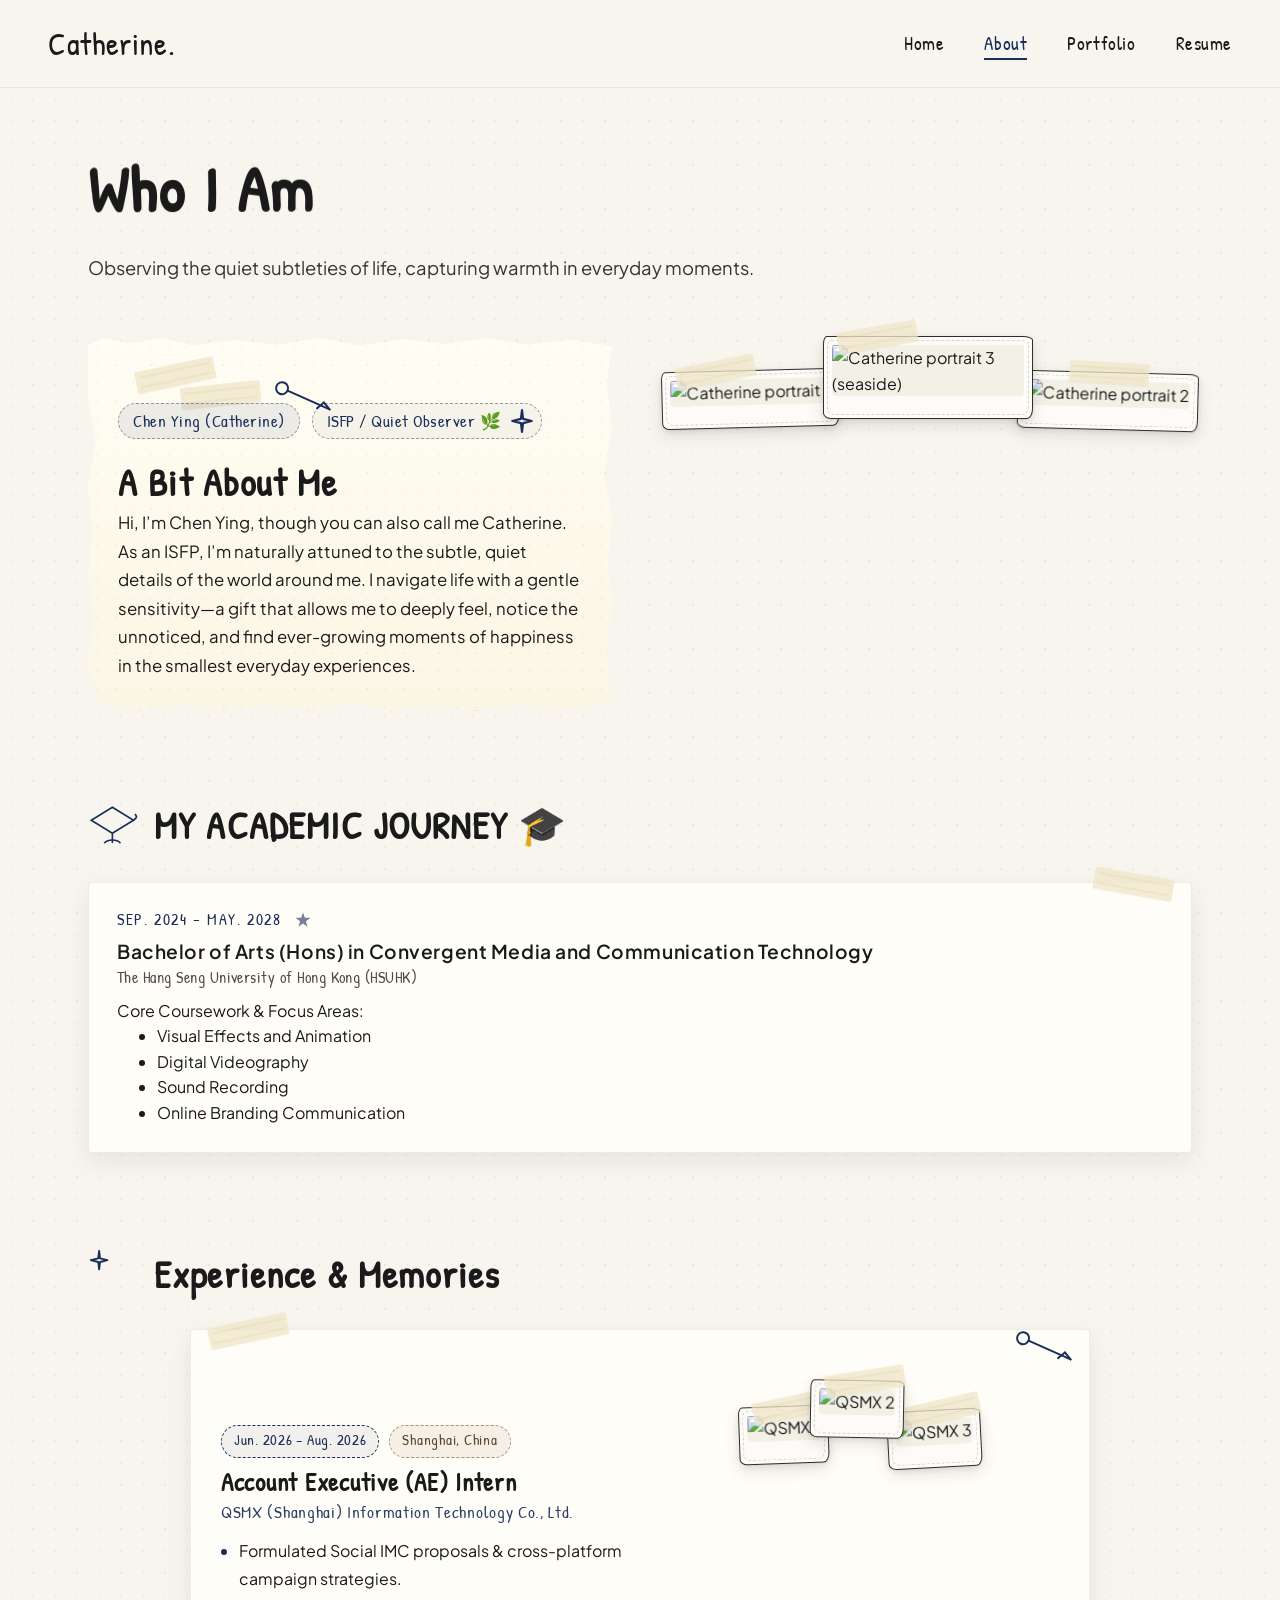
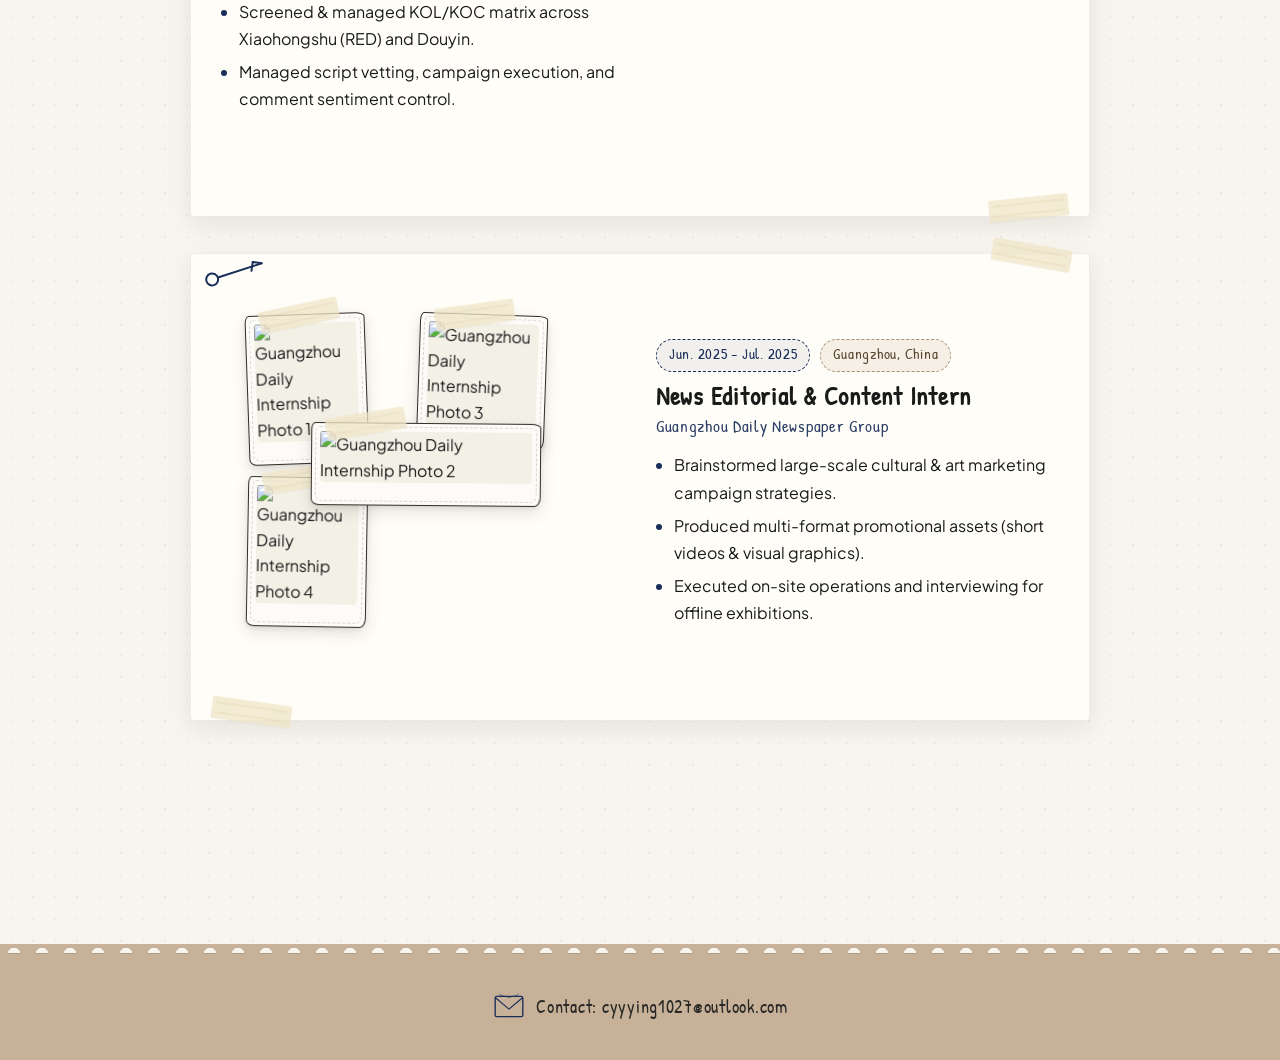
==== commit c12396a6: "Fix P1 overlapping, tighten P2 card width, and structure P3 4-photo collage" ====
--- a/about.html
+++ b/about.html
@@ -193,19 +193,19 @@
 
           <div class="experience-polaroids">
             <div class="gzrb-photo-grid gzrb-collage">
-              <div class="polaroid-frame frame-gzrb frame-gz-1">
+              <div class="polaroid-frame frame-gzrb frame-gz-1 frame-gz-tl">
                 <span class="frame-tape tape-top"><svg width="80" height="22" viewBox="0 0 80 22"><use href="#tape-strip"/></svg></span>
                 <img src="https://i.ibb.co/nMTqSC8n/gzrb1.jpg" alt="Guangzhou Daily Internship Photo 1" loading="lazy" decoding="async">
               </div>
-              <div class="polaroid-frame frame-gzrb frame-gz-2">
+              <div class="polaroid-frame frame-gzrb frame-gz-2 frame-gz-tr">
+                <span class="frame-tape tape-top"><svg width="80" height="22" viewBox="0 0 80 22"><use href="#tape-strip"/></svg></span>
+                <img src="https://i.ibb.co/XxgDwgGZ/gzrb3.jpg" alt="Guangzhou Daily Internship Photo 3" loading="lazy" decoding="async">
+              </div>
+              <div class="polaroid-frame frame-gzrb frame-gz-3 frame-gz-center">
                 <span class="frame-tape tape-top"><svg width="80" height="22" viewBox="0 0 80 22"><use href="#tape-strip"/></svg></span>
                 <img src="https://i.ibb.co/VprXg6sy/gzrb2.jpg" alt="Guangzhou Daily Internship Photo 2" loading="lazy" decoding="async">
               </div>
-              <div class="polaroid-frame frame-gzrb frame-gz-3">
-                <span class="frame-tape tape-top"><svg width="80" height="22" viewBox="0 0 80 22"><use href="#tape-strip"/></svg></span>
-                <img src="https://i.ibb.co/XxgDwgGZ/gzrb3.jpg" alt="Guangzhou Daily Internship Photo 3" loading="lazy" decoding="async">
-              </div>
-              <div class="polaroid-frame frame-gzrb frame-gz-4">
+              <div class="polaroid-frame frame-gzrb frame-gz-4 frame-gz-bl">
                 <span class="frame-tape tape-top"><svg width="80" height="22" viewBox="0 0 80 22"><use href="#tape-strip"/></svg></span>
                 <img src="https://i.ibb.co/tPbpktdN/gzrb4.jpg" alt="Guangzhou Daily Internship Photo 4" loading="lazy" decoding="async">
               </div>
--- a/style.css
+++ b/style.css
@@ -880,8 +880,8 @@
 }
 
 .polaroid-frame:hover {
-  transform: scale(1.15) rotate(0deg) translate(0, 0) !important;
-  z-index: 20 !important;
+  transform: scale(1.1) rotate(0deg) translate(0, 0) !important;
+  z-index: 30 !important;
   box-shadow:
     0 2px 0 rgba(51,45,41,0.05),
     0 20px 48px rgba(26,46,90,0.28),
@@ -889,188 +889,192 @@
   cursor: zoom-in;
 }
 
+/* ================================
+ * P1 — WHO I AM (spread, no subject overlap)
+ * ================================ */
 .top-photo-grid {
-  display: grid;
-  grid-template-columns: repeat(12, 1fr);
-  grid-template-rows: repeat(12, minmax(22px, 1fr));
+  display: flex;
+  flex-direction: row;
+  align-items: flex-start;
+  justify-content: center;
   gap: 0;
   width: 100%;
-  min-height: 460px;
-  padding: 14px 8px 12px 12px;
+  min-height: 540px;
+  padding: 18px 10px 14px 12px;
   overflow: visible;
   position: relative;
+  flex-wrap: nowrap;
+}
+
+.shan-collage .polaroid-frame {
+  flex: 0 0 auto;
 }
 
 .shan-collage .frame-shan-1 {
-  grid-column: 1 / 7;
-  grid-row: 4 / 13;
-  --r: -2deg;
-  --ty: 4px;
-  --tx: 8px;
-  max-width: 176px;
-  align-self: start;
-  justify-self: start;
+  --r: -1.5deg;
+  --ty: 22px;
+  --tx: 0px;
+  max-width: 220px;
   z-index: 4;
+  margin-left: 0;
 }
 
 .shan-collage .frame-shan-2 {
-  grid-column: 4 / 10;
-  grid-row: 1 / 12;
-  --r: 0.5deg;
-  --ty: 0px;
-  --tx: -2px;
-  max-width: 212px;
-  align-self: start;
-  justify-self: center;
+  --r: 0deg;
+  --ty: -12px;
+  --tx: 0px;
+  max-width: 210px;
   z-index: 6;
+  margin-left: -15px;
 }
 
 .shan-collage .frame-shan-3 {
-  grid-column: 7 / 13;
-  grid-row: 4 / 13;
-  --r: 2deg;
-  --ty: 8px;
-  --tx: -8px;
-  max-width: 176px;
-  align-self: start;
-  justify-self: end;
-  z-index: 5;
+  --r: 1.5deg;
+  --ty: 24px;
+  --tx: 0px;
+  max-width: 220px;
+  z-index: 4;
+  margin-left: -15px;
+}
+
+/* ================================
+ * P2 — SHANGHAI (tight card, compact)
+ * ================================ */
+.experience-entry {
+  max-width: 900px;
+  margin: 0 auto;
 }
 
 .shanghai-photo-grid {
-  display: grid;
-  grid-template-columns: repeat(12, 1fr);
-  grid-template-rows: repeat(9, minmax(26px, 1fr));
+  display: flex;
+  flex-direction: row;
+  align-items: flex-start;
+  justify-content: center;
+  width: 100%;
+  min-height: 400px;
+  padding: 12px 6px 10px 8px;
+  overflow: visible;
+  position: relative;
+  flex-wrap: nowrap;
   gap: 0;
-  width: 100%;
-  min-height: 460px;
-  padding: 22px 10px 18px 22px;
-  overflow: visible;
-  position: relative;
-}
-
-.shanghai-collage .frame-shanghai {
-  width: auto;
-  max-width: none;
 }
 
 .shanghai-collage .frame-shanghai img {
   width: auto;
   height: auto;
   max-width: 100%;
-  max-height: 318px;
+  max-height: 280px;
   object-fit: contain;
 }
 
 .shanghai-collage .frame-sh-1 {
-  grid-column: 1 / 6;
-  grid-row: 3 / 10;
   --r: -2deg;
-  --ty: 8px;
-  --tx: 2px;
-  max-width: 186px;
-  align-self: start;
-  justify-self: start;
+  --ty: 22px;
+  --tx: 0px;
+  max-width: 170px;
   z-index: 4;
+  margin-left: 0;
 }
 
 .shanghai-collage .frame-sh-2 {
-  grid-column: 4 / 10;
-  grid-row: 1 / 7;
   --r: 1deg;
-  --ty: 0px;
-  --tx: 4px;
-  max-width: 224px;
-  align-self: start;
-  justify-self: center;
+  --ty: -4px;
+  --tx: 0px;
+  max-width: 200px;
   z-index: 6;
+  margin-left: -18px;
 }
 
 .shanghai-collage .frame-sh-3 {
-  grid-column: 7 / 13;
-  grid-row: 3 / 10;
   --r: -3deg;
-  --ty: 12px;
-  --tx: -4px;
-  max-width: 190px;
-  align-self: start;
-  justify-self: end;
+  --ty: 26px;
+  --tx: 0px;
+  max-width: 170px;
   z-index: 5;
-}
-
+  margin-left: -18px;
+}
+
+/* ================================
+ * P3 — GUANGZHOU DAILY (new collage)
+ * Layout: 3 vertical (9:16) + 1 horizontal (4:3) center
+ * Top: gz-1 (TL vertical) | gz-2 (TR vertical)
+ * Mid: gz-3 (CENTER horizontal overlapping junction)
+ * Bot: gz-4 (BL vertical)
+ * ================================ */
 .gzrb-photo-grid {
   display: grid;
-  grid-template-columns: repeat(8, 1fr);
-  grid-template-rows: repeat(7, minmax(32px, 1fr));
+  grid-template-columns: repeat(6, 1fr);
+  grid-template-rows: repeat(6, minmax(38px, 1fr));
   gap: 0;
   align-items: start;
   justify-items: start;
   width: 100%;
-  min-height: 470px;
-  max-width: 540px;
-  padding: 22px 12px 18px 32px;
+  min-height: 380px;
+  max-height: 400px;
+  max-width: 560px;
+  padding: 18px 12px 16px 20px;
   overflow: visible;
   position: relative;
-}
-
-.gzrb-collage .frame-gzrb {
-  width: auto;
+  margin: 0 auto;
 }
 
 .gzrb-collage .frame-gzrb img {
   width: auto;
   height: auto;
   max-width: 100%;
-  max-height: 174px;
+  max-height: 230px;
   object-fit: contain;
 }
 
-.gzrb-collage .frame-gz-1 {
-  grid-column: 1 / 5;
-  grid-row: 1 / 4;
+.gzrb-collage .frame-gz-tl {
+  grid-column: 1 / 3;
+  grid-row: 1 / 5;
   --r: -2deg;
   --tx: 0px;
   --ty: 0px;
-  max-width: 186px;
+  max-width: 155px;
   z-index: 4;
   align-self: start;
   justify-self: start;
 }
 
-.gzrb-collage .frame-gz-2 {
-  grid-column: 4 / 8;
-  grid-row: 1 / 4;
+.gzrb-collage .frame-gz-tr {
+  grid-column: 4 / 6;
+  grid-row: 1 / 5;
   --r: 2deg;
-  --tx: -18px;
-  --ty: 20px;
-  max-width: 186px;
+  --tx: 0px;
+  --ty: 0px;
+  max-width: 155px;
   z-index: 5;
   align-self: start;
-  justify-self: start;
-}
-
-.gzrb-collage .frame-gz-3 {
-  grid-column: 1 / 5;
+  justify-self: end;
+  margin-left: -8px;
+}
+
+.gzrb-collage .frame-gz-center {
+  grid-column: 2 / 6;
+  grid-row: 3 / 5;
+  --r: 0.5deg;
+  --tx: 0px;
+  --ty: 0px;
+  max-width: 230px;
+  z-index: 8;
+  align-self: start;
+  justify-self: center;
+  margin-top: -6px;
+}
+
+.gzrb-collage .frame-gz-bl {
+  grid-column: 1 / 3;
   grid-row: 4 / 7;
-  --r: 1.5deg;
-  --tx: 24px;
-  --ty: -24px;
-  max-width: 186px;
+  --r: 1deg;
+  --tx: 0px;
+  --ty: 0px;
+  max-width: 155px;
   z-index: 6;
   align-self: start;
   justify-self: start;
-}
-
-.gzrb-collage .frame-gz-4 {
-  grid-column: 4 / 8;
-  grid-row: 4 / 7;
-  --r: -2.5deg;
-  --tx: 2px;
-  --ty: -4px;
-  max-width: 186px;
-  z-index: 7;
-  align-self: start;
-  justify-self: start;
+  margin-top: -10px;
 }
 
 .photo-strip-collage {
@@ -2353,45 +2357,40 @@
     z-index: initial;
   }
   .top-photo-grid {
-    grid-template-columns: repeat(12, 1fr);
-    grid-template-rows: repeat(12, minmax(20px, 1fr));
-    gap: 0;
+    min-height: 480px;
+    max-width: 620px;
+    margin: 0 auto;
+    padding: 16px 8px 12px 10px;
+  }
+  .shan-collage .frame-shan-1 { max-width: 196px; }
+  .shan-collage .frame-shan-2 { max-width: 188px; }
+  .shan-collage .frame-shan-3 { max-width: 196px; }
+
+  .shanghai-photo-grid {
+    min-height: 360px;
     max-width: 520px;
-    min-height: 420px;
     margin: 0 auto;
-    padding: 14px 8px 12px 14px;
-  }
-  .shan-collage .frame-shan-1 { max-width: 156px; }
-  .shan-collage .frame-shan-2 { max-width: 188px; }
-  .shan-collage .frame-shan-3 { max-width: 156px; }
-
-  .shanghai-photo-grid {
-    grid-template-columns: repeat(12, 1fr);
-    grid-template-rows: repeat(9, minmax(24px, 1fr));
-    gap: 0;
-    max-width: 560px;
-    min-height: 420px;
+    padding: 12px 6px 10px 8px;
+  }
+  .shanghai-collage .frame-shanghai img { max-height: 252px; }
+  .shanghai-collage .frame-sh-1 { max-width: 156px; }
+  .shanghai-collage .frame-sh-2 { max-width: 184px; }
+  .shanghai-collage .frame-sh-3 { max-width: 156px; }
+
+  .gzrb-photo-grid {
+    grid-template-columns: repeat(6, 1fr);
+    grid-template-rows: repeat(6, minmax(34px, 1fr));
+    min-height: 360px;
+    max-height: 380px;
+    max-width: 520px;
     margin: 0 auto;
-    padding: 22px 10px 18px 22px;
-  }
-  .shanghai-collage .frame-shanghai img {
-    max-height: 278px;
-  }
-  .shanghai-collage .frame-sh-1 { max-width: 164px; }
-  .shanghai-collage .frame-sh-2 { max-width: 198px; }
-  .shanghai-collage .frame-sh-3 { max-width: 168px; }
-
-  .gzrb-photo-grid {
-    grid-template-columns: repeat(8, 1fr);
-    grid-template-rows: repeat(7, minmax(30px, 1fr));
-    gap: 0;
-    max-width: 496px;
-    min-height: 430px;
-    margin: 0 auto;
-    padding: 20px 12px 16px 28px;
-  }
-  .gzrb-collage .frame-gzrb { max-width: 170px; }
-  .gzrb-collage .frame-gzrb img { max-height: 156px; }
+    padding: 16px 10px 14px 18px;
+  }
+  .gzrb-collage .frame-gz-tl { max-width: 144px; }
+  .gzrb-collage .frame-gz-tr { max-width: 144px; }
+  .gzrb-collage .frame-gz-center { max-width: 212px; }
+  .gzrb-collage .frame-gz-bl { max-width: 144px; }
+  .gzrb-collage .frame-gzrb img { max-height: 212px; }
   .experience-entry,
   .experience-entry:nth-of-type(2) {
     grid-template-columns: 1fr;
@@ -2532,49 +2531,40 @@
     grid-template-columns: 1fr;
   }
   .top-photo-grid {
-    grid-template-columns: repeat(12, 1fr);
-    grid-template-rows: repeat(12, minmax(18px, 1fr));
-    gap: 0;
-    max-width: 380px;
-    min-height: 360px;
+    min-height: 420px;
+    max-width: 520px;
     margin: 0 auto;
-    padding: 14px 6px 12px 14px;
-  }
-  .shan-collage .frame-shan-1 { max-width: 128px; }
-  .shan-collage .frame-shan-2 { max-width: 156px; }
-  .shan-collage .frame-shan-3 { max-width: 128px; }
+    padding: 14px 8px 12px 10px;
+  }
+  .shan-collage .frame-shan-1 { max-width: 170px; }
+  .shan-collage .frame-shan-2 { max-width: 162px; }
+  .shan-collage .frame-shan-3 { max-width: 170px; }
 
   .shanghai-photo-grid {
-    grid-template-columns: repeat(12, 1fr);
-    grid-template-rows: repeat(9, minmax(20px, 1fr));
-    gap: 0;
-    max-width: 400px;
-    min-height: 360px;
+    min-height: 320px;
+    max-width: 440px;
     margin: 0 auto;
-    padding: 16px 6px 14px 16px;
-  }
-  .shanghai-collage .frame-shanghai img {
-    max-height: 230px;
-  }
+    padding: 12px 6px 10px 8px;
+  }
+  .shanghai-collage .frame-shanghai img { max-height: 220px; }
   .shanghai-collage .frame-sh-1 { max-width: 136px; }
-  .shanghai-collage .frame-sh-2 { max-width: 164px; }
-  .shanghai-collage .frame-sh-3 { max-width: 140px; }
+  .shanghai-collage .frame-sh-2 { max-width: 160px; }
+  .shanghai-collage .frame-sh-3 { max-width: 136px; }
 
   .gzrb-photo-grid {
-    grid-template-columns: repeat(8, 1fr);
-    grid-template-rows: repeat(7, minmax(28px, 1fr));
-    gap: 0;
-    max-width: 420px;
-    min-height: 380px;
+    grid-template-columns: repeat(6, 1fr);
+    grid-template-rows: repeat(6, minmax(30px, 1fr));
+    min-height: 340px;
+    max-height: 360px;
+    max-width: 460px;
     margin: 0 auto;
-    padding: 18px 10px 14px 26px;
-  }
-  .gzrb-collage .frame-gzrb {
-    max-width: 148px;
-  }
-  .gzrb-collage .frame-gzrb img {
-    max-height: 136px;
-  }
+    padding: 14px 10px 12px 16px;
+  }
+  .gzrb-collage .frame-gz-tl { max-width: 128px; }
+  .gzrb-collage .frame-gz-tr { max-width: 128px; }
+  .gzrb-collage .frame-gz-center { max-width: 188px; }
+  .gzrb-collage .frame-gz-bl { max-width: 128px; }
+  .gzrb-collage .frame-gzrb img { max-height: 188px; }
   .experience-entry {
     padding: 22px 20px 26px;
   }
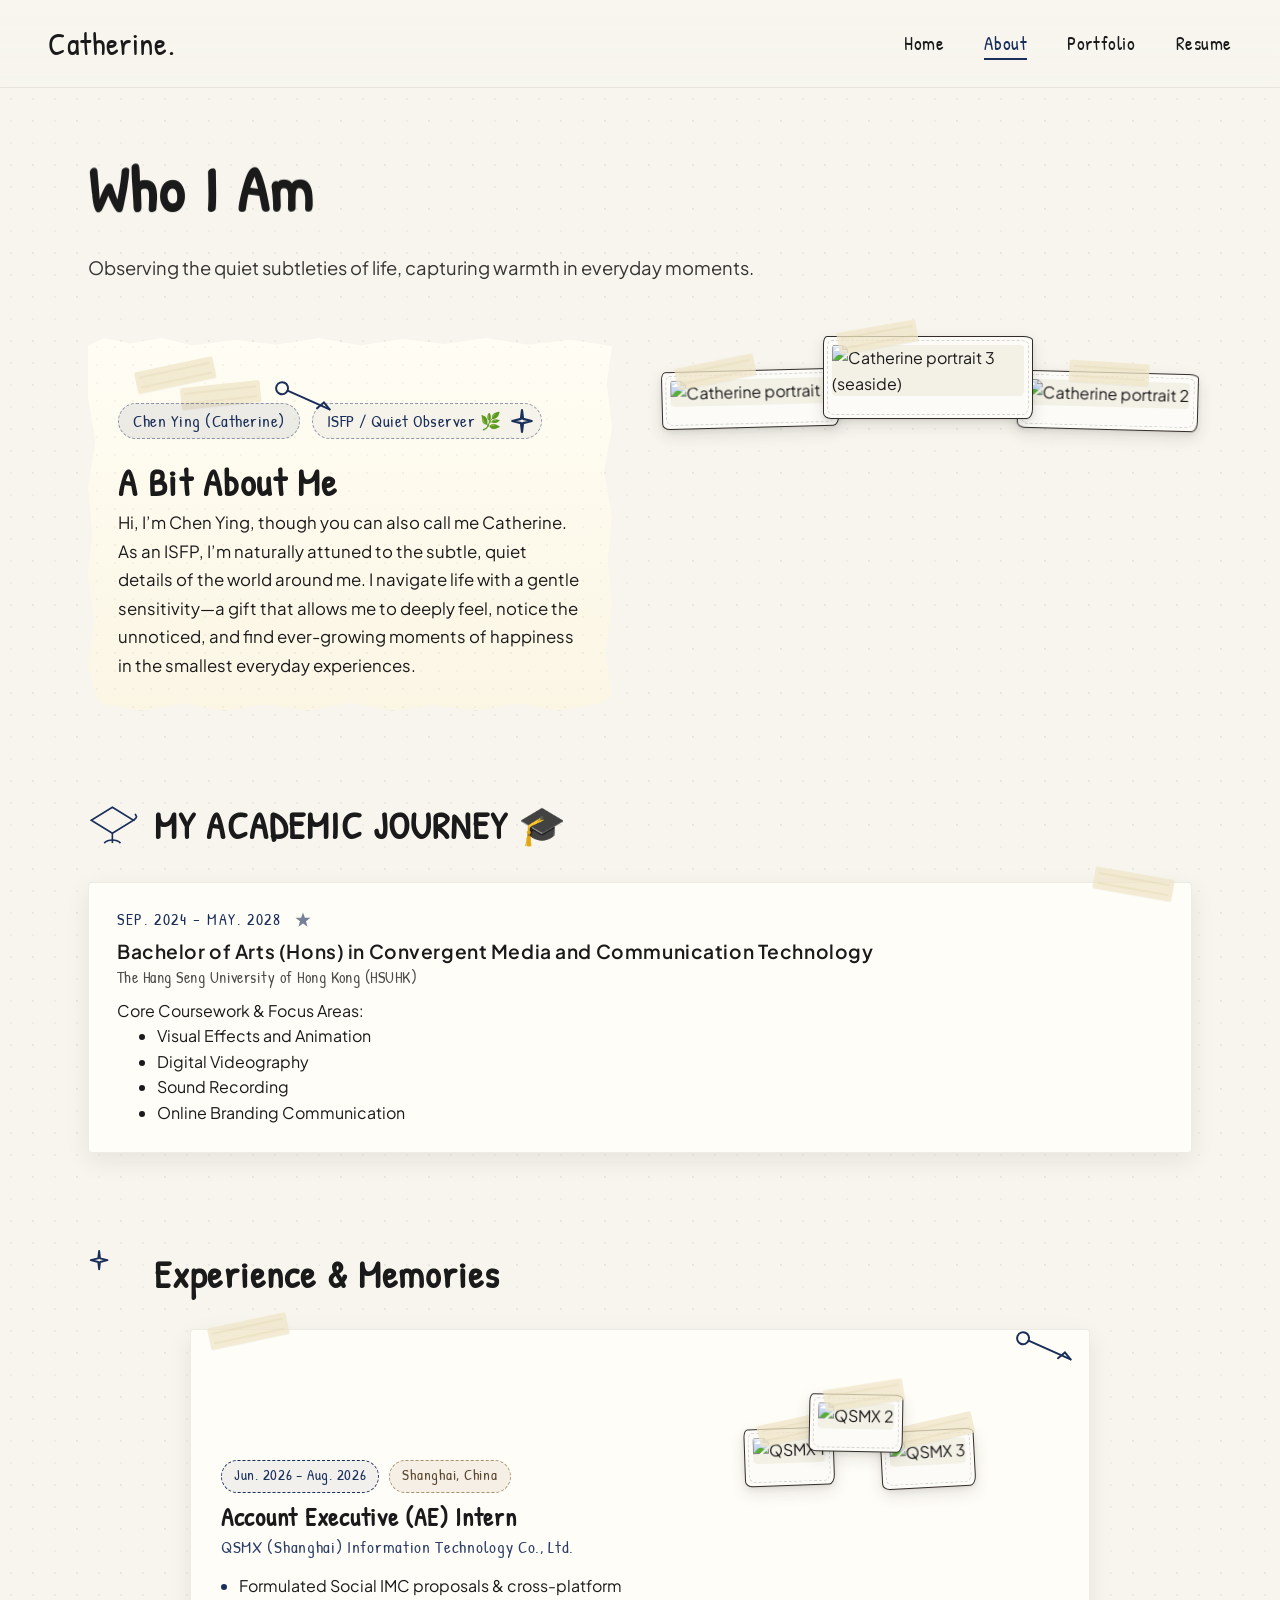
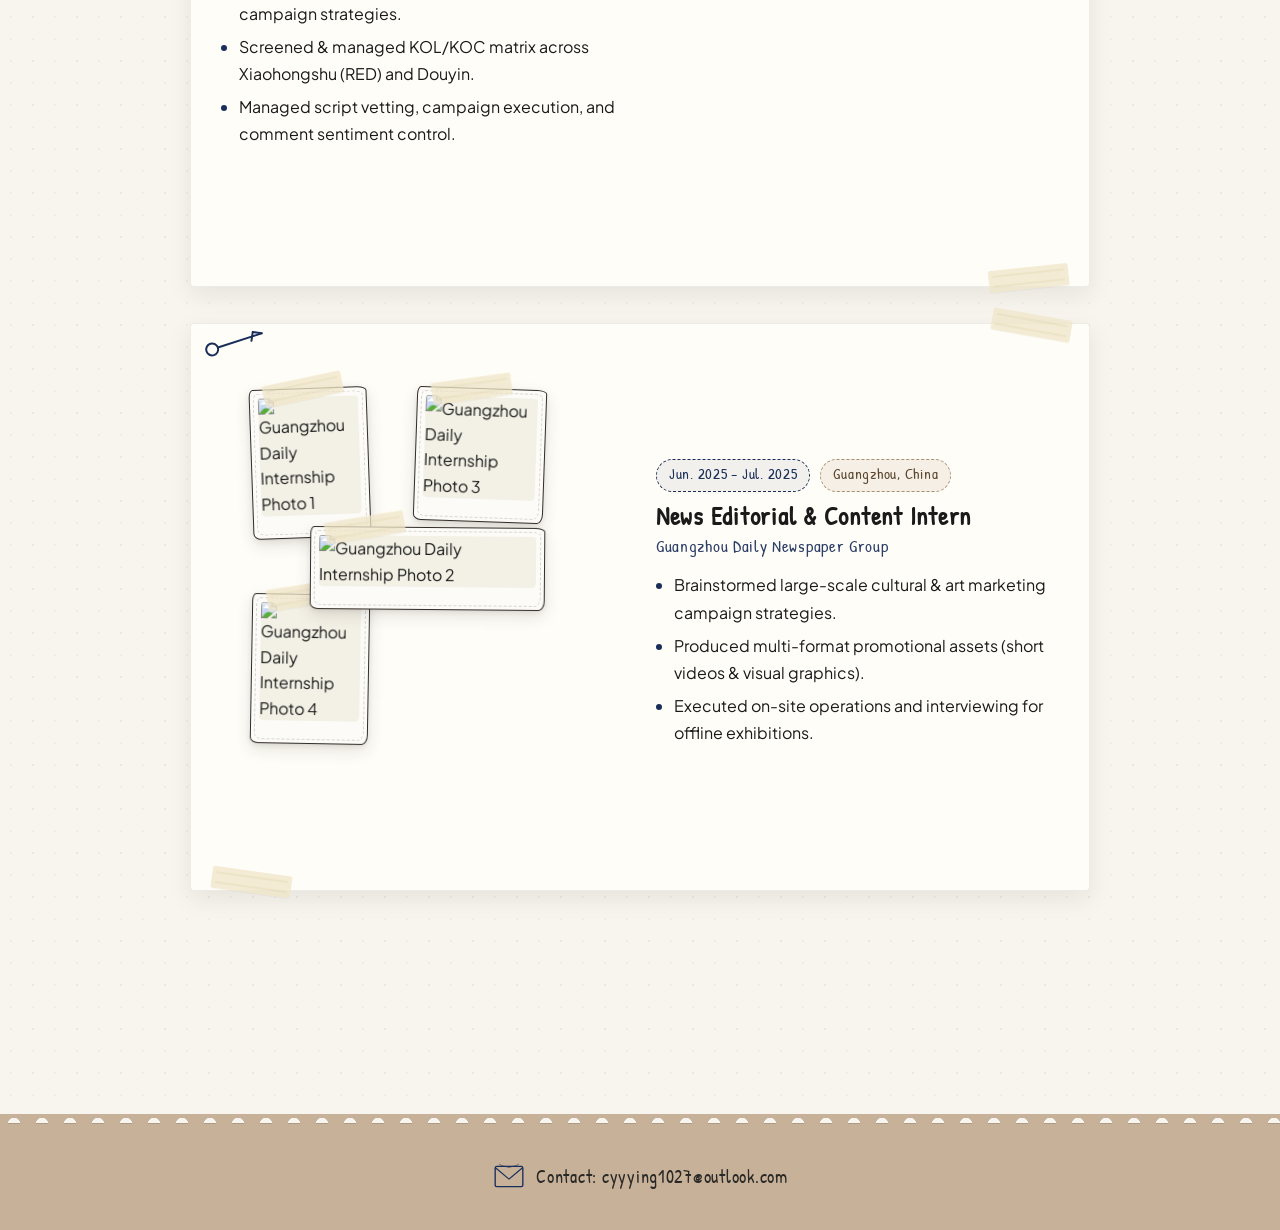
==== commit 72d3b23e: "Enlarge internship gallery photos" ====
--- a/about.html
+++ b/about.html
@@ -10,7 +10,7 @@
   <link rel="preload" as="image" href="https://i.ibb.co/dw5BpF49/me1.jpg" />
   <link rel="preload" as="image" href="https://i.ibb.co/Gvk40gRn/me2.jpg" />
   <link rel="preload" as="image" href="https://i.ibb.co/ksyWFw6F/me3.jpg" />
-  <link rel="stylesheet" href="style.css" />
+  <link rel="stylesheet" href="style.css?v=20261002-intern-gallery-scale" />
 </head>
 <body class="paper-bg">
   <svg class="doodle-defs" aria-hidden="true">
--- a/style.css
+++ b/style.css
@@ -951,47 +951,48 @@
   align-items: flex-start;
   justify-content: center;
   width: 100%;
-  min-height: 400px;
-  padding: 12px 6px 10px 8px;
+  min-height: 470px;
+  padding: 22px 4px 18px 4px;
   overflow: visible;
   position: relative;
   flex-wrap: nowrap;
   gap: 0;
+  margin: 0 auto;
 }
 
 .shanghai-collage .frame-shanghai img {
   width: auto;
   height: auto;
   max-width: 100%;
-  max-height: 280px;
+  max-height: 360px;
   object-fit: contain;
 }
 
 .shanghai-collage .frame-sh-1 {
   --r: -2deg;
-  --ty: 22px;
+  --ty: 34px;
   --tx: 0px;
-  max-width: 170px;
+  max-width: 230px;
   z-index: 4;
   margin-left: 0;
 }
 
 .shanghai-collage .frame-sh-2 {
   --r: 1deg;
-  --ty: -4px;
+  --ty: 0px;
   --tx: 0px;
-  max-width: 200px;
+  max-width: 270px;
   z-index: 6;
-  margin-left: -18px;
+  margin-left: -24px;
 }
 
 .shanghai-collage .frame-sh-3 {
   --r: -3deg;
-  --ty: 26px;
+  --ty: 36px;
   --tx: 0px;
-  max-width: 170px;
+  max-width: 230px;
   z-index: 5;
-  margin-left: -18px;
+  margin-left: -24px;
 }
 
 /* ================================
@@ -1004,15 +1005,15 @@
 .gzrb-photo-grid {
   display: grid;
   grid-template-columns: repeat(6, 1fr);
-  grid-template-rows: repeat(6, minmax(38px, 1fr));
+  grid-template-rows: repeat(6, minmax(48px, 1fr));
   gap: 0;
   align-items: start;
   justify-items: start;
   width: 100%;
-  min-height: 380px;
-  max-height: 400px;
-  max-width: 560px;
-  padding: 18px 12px 16px 20px;
+  min-height: 480px;
+  max-height: 500px;
+  max-width: 690px;
+  padding: 22px 14px 18px 24px;
   overflow: visible;
   position: relative;
   margin: 0 auto;
@@ -1022,7 +1023,7 @@
   width: auto;
   height: auto;
   max-width: 100%;
-  max-height: 230px;
+  max-height: 300px;
   object-fit: contain;
 }
 
@@ -1032,7 +1033,7 @@
   --r: -2deg;
   --tx: 0px;
   --ty: 0px;
-  max-width: 155px;
+  max-width: 205px;
   z-index: 4;
   align-self: start;
   justify-self: start;
@@ -1044,11 +1045,11 @@
   --r: 2deg;
   --tx: 0px;
   --ty: 0px;
-  max-width: 155px;
+  max-width: 205px;
   z-index: 5;
   align-self: start;
   justify-self: end;
-  margin-left: -8px;
+  margin-left: -12px;
 }
 
 .gzrb-collage .frame-gz-center {
@@ -1057,11 +1058,11 @@
   --r: 0.5deg;
   --tx: 0px;
   --ty: 0px;
-  max-width: 230px;
+  max-width: 300px;
   z-index: 8;
   align-self: start;
   justify-self: center;
-  margin-top: -6px;
+  margin-top: -8px;
 }
 
 .gzrb-collage .frame-gz-bl {
@@ -1070,11 +1071,11 @@
   --r: 1deg;
   --tx: 0px;
   --ty: 0px;
-  max-width: 155px;
+  max-width: 205px;
   z-index: 6;
   align-self: start;
   justify-self: start;
-  margin-top: -10px;
+  margin-top: -14px;
 }
 
 .photo-strip-collage {
@@ -1130,6 +1131,9 @@
   isolation: isolate;
   overflow: visible;
   min-width: 0;
+  width: 100%;
+  align-self: center;
+  justify-self: center;
   padding: 10px 6px;
 }
 
@@ -2367,30 +2371,30 @@
   .shan-collage .frame-shan-3 { max-width: 196px; }
 
   .shanghai-photo-grid {
-    min-height: 360px;
-    max-width: 520px;
+    min-height: 420px;
+    max-width: 620px;
     margin: 0 auto;
-    padding: 12px 6px 10px 8px;
-  }
-  .shanghai-collage .frame-shanghai img { max-height: 252px; }
-  .shanghai-collage .frame-sh-1 { max-width: 156px; }
-  .shanghai-collage .frame-sh-2 { max-width: 184px; }
-  .shanghai-collage .frame-sh-3 { max-width: 156px; }
+    padding: 18px 4px 14px 4px;
+  }
+  .shanghai-collage .frame-shanghai img { max-height: 320px; }
+  .shanghai-collage .frame-sh-1 { max-width: 204px; }
+  .shanghai-collage .frame-sh-2 { max-width: 240px; }
+  .shanghai-collage .frame-sh-3 { max-width: 204px; }
 
   .gzrb-photo-grid {
     grid-template-columns: repeat(6, 1fr);
-    grid-template-rows: repeat(6, minmax(34px, 1fr));
-    min-height: 360px;
-    max-height: 380px;
-    max-width: 520px;
+    grid-template-rows: repeat(6, minmax(42px, 1fr));
+    min-height: 430px;
+    max-height: 460px;
+    max-width: 620px;
     margin: 0 auto;
-    padding: 16px 10px 14px 18px;
-  }
-  .gzrb-collage .frame-gz-tl { max-width: 144px; }
-  .gzrb-collage .frame-gz-tr { max-width: 144px; }
-  .gzrb-collage .frame-gz-center { max-width: 212px; }
-  .gzrb-collage .frame-gz-bl { max-width: 144px; }
-  .gzrb-collage .frame-gzrb img { max-height: 212px; }
+    padding: 20px 12px 16px 22px;
+  }
+  .gzrb-collage .frame-gz-tl { max-width: 184px; }
+  .gzrb-collage .frame-gz-tr { max-width: 184px; }
+  .gzrb-collage .frame-gz-center { max-width: 270px; }
+  .gzrb-collage .frame-gz-bl { max-width: 184px; }
+  .gzrb-collage .frame-gzrb img { max-height: 270px; }
   .experience-entry,
   .experience-entry:nth-of-type(2) {
     grid-template-columns: 1fr;
@@ -2541,30 +2545,30 @@
   .shan-collage .frame-shan-3 { max-width: 170px; }
 
   .shanghai-photo-grid {
-    min-height: 320px;
-    max-width: 440px;
+    min-height: 360px;
+    max-width: 520px;
     margin: 0 auto;
-    padding: 12px 6px 10px 8px;
-  }
-  .shanghai-collage .frame-shanghai img { max-height: 220px; }
-  .shanghai-collage .frame-sh-1 { max-width: 136px; }
-  .shanghai-collage .frame-sh-2 { max-width: 160px; }
-  .shanghai-collage .frame-sh-3 { max-width: 136px; }
+    padding: 14px 4px 12px 4px;
+  }
+  .shanghai-collage .frame-shanghai img { max-height: 270px; }
+  .shanghai-collage .frame-sh-1 { max-width: 174px; }
+  .shanghai-collage .frame-sh-2 { max-width: 204px; }
+  .shanghai-collage .frame-sh-3 { max-width: 174px; }
 
   .gzrb-photo-grid {
     grid-template-columns: repeat(6, 1fr);
-    grid-template-rows: repeat(6, minmax(30px, 1fr));
-    min-height: 340px;
-    max-height: 360px;
-    max-width: 460px;
+    grid-template-rows: repeat(6, minmax(36px, 1fr));
+    min-height: 390px;
+    max-height: 420px;
+    max-width: 540px;
     margin: 0 auto;
-    padding: 14px 10px 12px 16px;
-  }
-  .gzrb-collage .frame-gz-tl { max-width: 128px; }
-  .gzrb-collage .frame-gz-tr { max-width: 128px; }
-  .gzrb-collage .frame-gz-center { max-width: 188px; }
-  .gzrb-collage .frame-gz-bl { max-width: 128px; }
-  .gzrb-collage .frame-gzrb img { max-height: 188px; }
+    padding: 18px 10px 14px 18px;
+  }
+  .gzrb-collage .frame-gz-tl { max-width: 160px; }
+  .gzrb-collage .frame-gz-tr { max-width: 160px; }
+  .gzrb-collage .frame-gz-center { max-width: 236px; }
+  .gzrb-collage .frame-gz-bl { max-width: 160px; }
+  .gzrb-collage .frame-gzrb img { max-height: 236px; }
   .experience-entry {
     padding: 22px 20px 26px;
   }
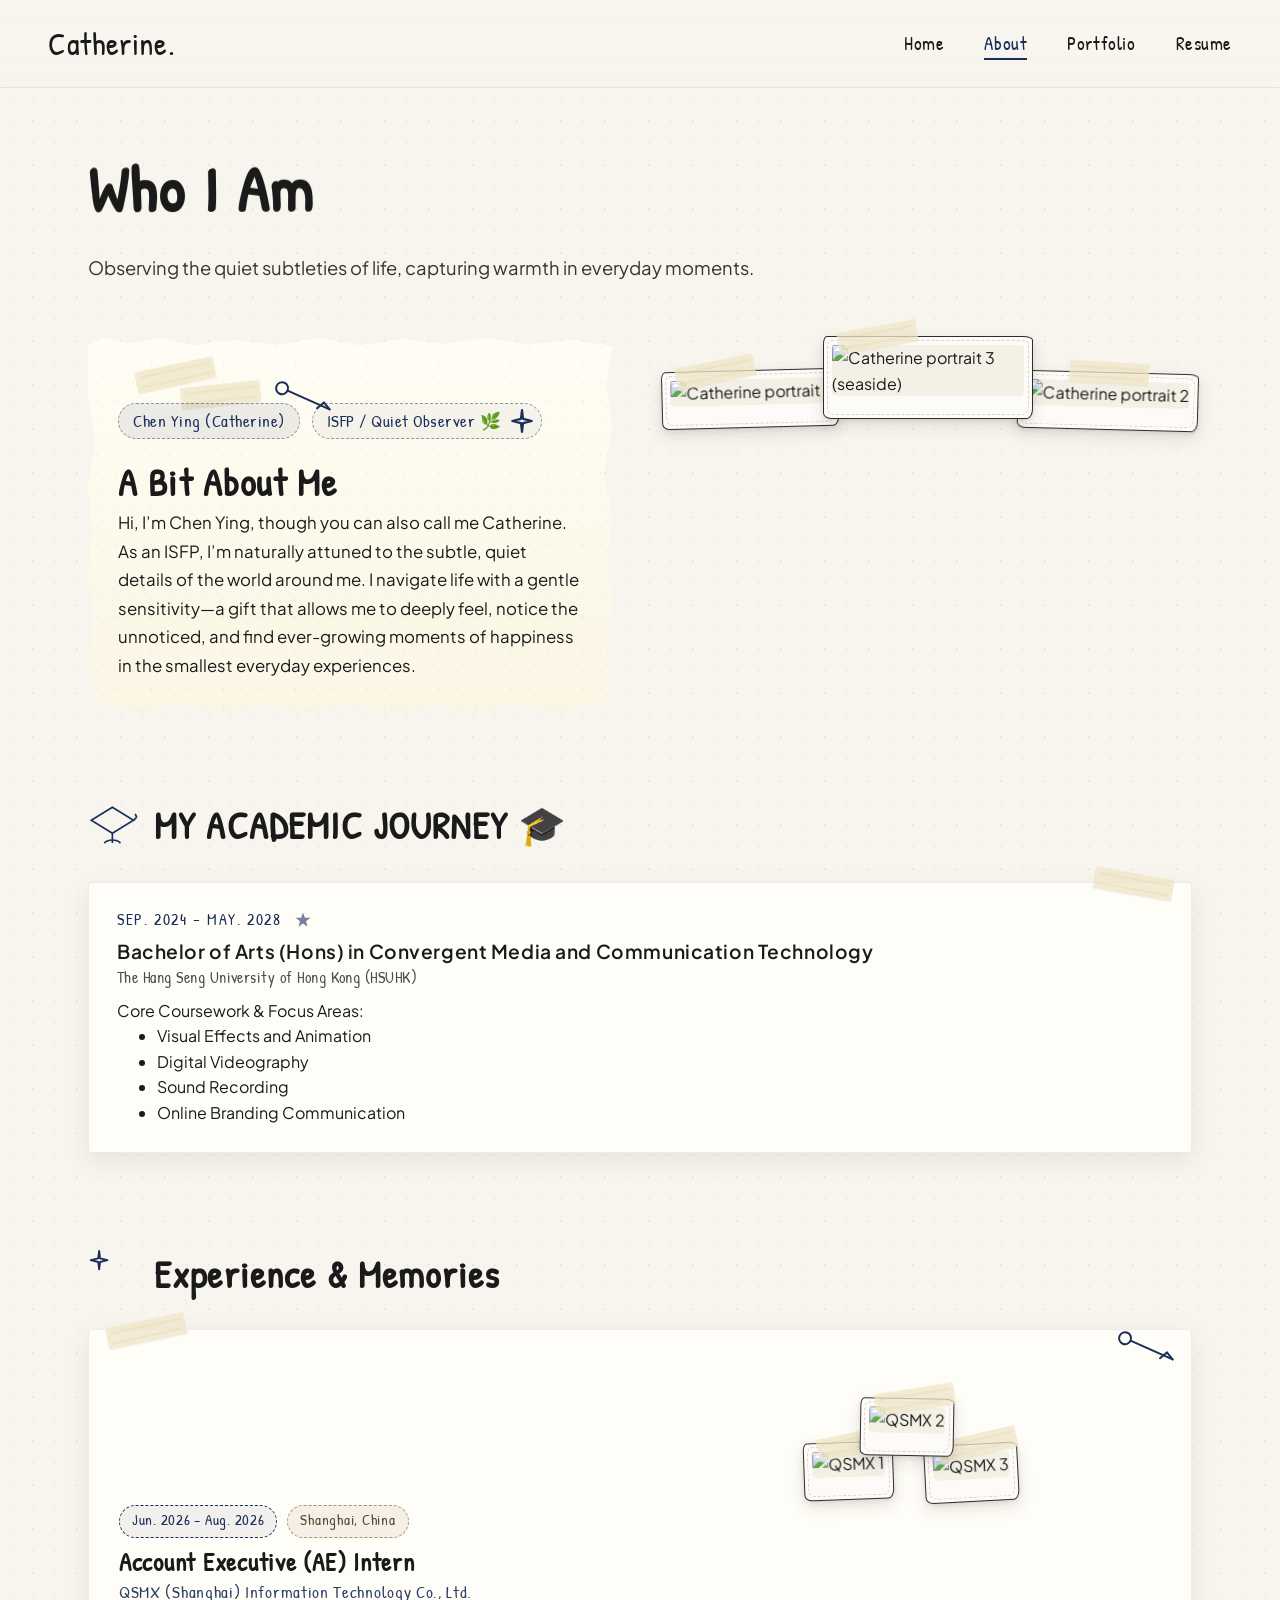
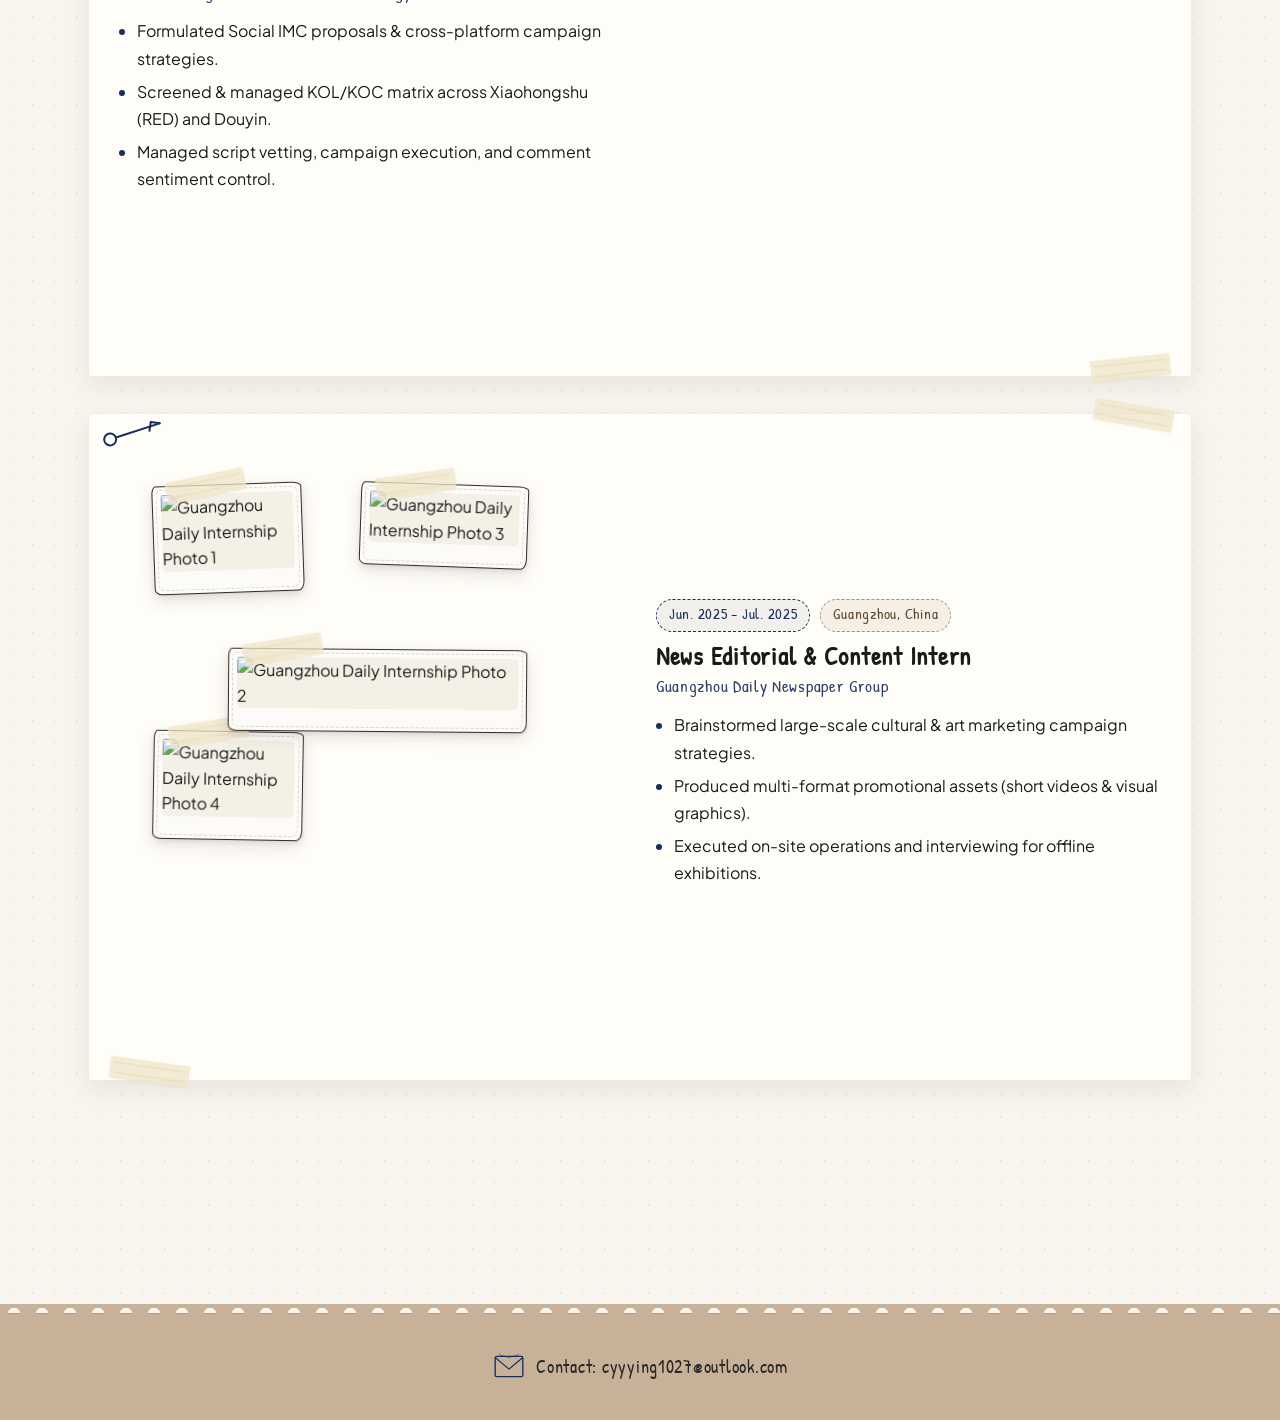
==== commit 859ec7f8: "Make internship galleries visibly larger" ====
--- a/about.html
+++ b/about.html
@@ -10,7 +10,7 @@
   <link rel="preload" as="image" href="https://i.ibb.co/dw5BpF49/me1.jpg" />
   <link rel="preload" as="image" href="https://i.ibb.co/Gvk40gRn/me2.jpg" />
   <link rel="preload" as="image" href="https://i.ibb.co/ksyWFw6F/me3.jpg" />
-  <link rel="stylesheet" href="style.css?v=20261002-intern-gallery-scale" />
+  <link rel="stylesheet" href="style.css?v=20261002-intern-gallery-scale-xl" />
 </head>
 <body class="paper-bg">
   <svg class="doodle-defs" aria-hidden="true">
--- a/style.css
+++ b/style.css
@@ -941,7 +941,7 @@
  * P2 — SHANGHAI (tight card, compact)
  * ================================ */
 .experience-entry {
-  max-width: 900px;
+  max-width: 1120px;
   margin: 0 auto;
 }
 
@@ -951,8 +951,8 @@
   align-items: flex-start;
   justify-content: center;
   width: 100%;
-  min-height: 470px;
-  padding: 22px 4px 18px 4px;
+  min-height: 560px;
+  padding: 26px 0 22px 0;
   overflow: visible;
   position: relative;
   flex-wrap: nowrap;
@@ -964,15 +964,15 @@
   width: auto;
   height: auto;
   max-width: 100%;
-  max-height: 360px;
+  max-height: 440px;
   object-fit: contain;
 }
 
 .shanghai-collage .frame-sh-1 {
   --r: -2deg;
-  --ty: 34px;
+  --ty: 44px;
   --tx: 0px;
-  max-width: 230px;
+  max-width: 280px;
   z-index: 4;
   margin-left: 0;
 }
@@ -981,18 +981,18 @@
   --r: 1deg;
   --ty: 0px;
   --tx: 0px;
-  max-width: 270px;
+  max-width: 330px;
   z-index: 6;
-  margin-left: -24px;
+  margin-left: -32px;
 }
 
 .shanghai-collage .frame-sh-3 {
   --r: -3deg;
-  --ty: 36px;
+  --ty: 46px;
   --tx: 0px;
-  max-width: 230px;
+  max-width: 280px;
   z-index: 5;
-  margin-left: -24px;
+  margin-left: -32px;
 }
 
 /* ================================
@@ -1005,15 +1005,15 @@
 .gzrb-photo-grid {
   display: grid;
   grid-template-columns: repeat(6, 1fr);
-  grid-template-rows: repeat(6, minmax(48px, 1fr));
+  grid-template-rows: repeat(6, minmax(58px, 1fr));
   gap: 0;
   align-items: start;
   justify-items: start;
   width: 100%;
-  min-height: 480px;
-  max-height: 500px;
-  max-width: 690px;
-  padding: 22px 14px 18px 24px;
+  min-height: 580px;
+  max-height: 610px;
+  max-width: 820px;
+  padding: 28px 16px 22px 28px;
   overflow: visible;
   position: relative;
   margin: 0 auto;
@@ -1023,7 +1023,7 @@
   width: auto;
   height: auto;
   max-width: 100%;
-  max-height: 300px;
+  max-height: 365px;
   object-fit: contain;
 }
 
@@ -1033,7 +1033,7 @@
   --r: -2deg;
   --tx: 0px;
   --ty: 0px;
-  max-width: 205px;
+  max-width: 250px;
   z-index: 4;
   align-self: start;
   justify-self: start;
@@ -1045,11 +1045,11 @@
   --r: 2deg;
   --tx: 0px;
   --ty: 0px;
-  max-width: 205px;
+  max-width: 250px;
   z-index: 5;
   align-self: start;
   justify-self: end;
-  margin-left: -12px;
+  margin-left: -18px;
 }
 
 .gzrb-collage .frame-gz-center {
@@ -1058,11 +1058,11 @@
   --r: 0.5deg;
   --tx: 0px;
   --ty: 0px;
-  max-width: 300px;
+  max-width: 365px;
   z-index: 8;
   align-self: start;
   justify-self: center;
-  margin-top: -8px;
+  margin-top: -12px;
 }
 
 .gzrb-collage .frame-gz-bl {
@@ -1071,11 +1071,11 @@
   --r: 1deg;
   --tx: 0px;
   --ty: 0px;
-  max-width: 205px;
+  max-width: 250px;
   z-index: 6;
   align-self: start;
   justify-self: start;
-  margin-top: -14px;
+  margin-top: -18px;
 }
 
 .photo-strip-collage {
@@ -2371,30 +2371,30 @@
   .shan-collage .frame-shan-3 { max-width: 196px; }
 
   .shanghai-photo-grid {
-    min-height: 420px;
-    max-width: 620px;
+    min-height: 500px;
+    max-width: 720px;
     margin: 0 auto;
-    padding: 18px 4px 14px 4px;
-  }
-  .shanghai-collage .frame-shanghai img { max-height: 320px; }
-  .shanghai-collage .frame-sh-1 { max-width: 204px; }
-  .shanghai-collage .frame-sh-2 { max-width: 240px; }
-  .shanghai-collage .frame-sh-3 { max-width: 204px; }
+    padding: 22px 0 18px 0;
+  }
+  .shanghai-collage .frame-shanghai img { max-height: 390px; }
+  .shanghai-collage .frame-sh-1 { max-width: 250px; }
+  .shanghai-collage .frame-sh-2 { max-width: 294px; }
+  .shanghai-collage .frame-sh-3 { max-width: 250px; }
 
   .gzrb-photo-grid {
     grid-template-columns: repeat(6, 1fr);
-    grid-template-rows: repeat(6, minmax(42px, 1fr));
-    min-height: 430px;
-    max-height: 460px;
-    max-width: 620px;
+    grid-template-rows: repeat(6, minmax(52px, 1fr));
+    min-height: 520px;
+    max-height: 550px;
+    max-width: 740px;
     margin: 0 auto;
-    padding: 20px 12px 16px 22px;
-  }
-  .gzrb-collage .frame-gz-tl { max-width: 184px; }
-  .gzrb-collage .frame-gz-tr { max-width: 184px; }
-  .gzrb-collage .frame-gz-center { max-width: 270px; }
-  .gzrb-collage .frame-gz-bl { max-width: 184px; }
-  .gzrb-collage .frame-gzrb img { max-height: 270px; }
+    padding: 24px 14px 20px 24px;
+  }
+  .gzrb-collage .frame-gz-tl { max-width: 224px; }
+  .gzrb-collage .frame-gz-tr { max-width: 224px; }
+  .gzrb-collage .frame-gz-center { max-width: 328px; }
+  .gzrb-collage .frame-gz-bl { max-width: 224px; }
+  .gzrb-collage .frame-gzrb img { max-height: 328px; }
   .experience-entry,
   .experience-entry:nth-of-type(2) {
     grid-template-columns: 1fr;
@@ -2545,30 +2545,30 @@
   .shan-collage .frame-shan-3 { max-width: 170px; }
 
   .shanghai-photo-grid {
-    min-height: 360px;
-    max-width: 520px;
+    min-height: 420px;
+    max-width: 620px;
     margin: 0 auto;
-    padding: 14px 4px 12px 4px;
-  }
-  .shanghai-collage .frame-shanghai img { max-height: 270px; }
-  .shanghai-collage .frame-sh-1 { max-width: 174px; }
-  .shanghai-collage .frame-sh-2 { max-width: 204px; }
-  .shanghai-collage .frame-sh-3 { max-width: 174px; }
+    padding: 18px 0 14px 0;
+  }
+  .shanghai-collage .frame-shanghai img { max-height: 330px; }
+  .shanghai-collage .frame-sh-1 { max-width: 212px; }
+  .shanghai-collage .frame-sh-2 { max-width: 250px; }
+  .shanghai-collage .frame-sh-3 { max-width: 212px; }
 
   .gzrb-photo-grid {
     grid-template-columns: repeat(6, 1fr);
-    grid-template-rows: repeat(6, minmax(36px, 1fr));
-    min-height: 390px;
-    max-height: 420px;
-    max-width: 540px;
+    grid-template-rows: repeat(6, minmax(44px, 1fr));
+    min-height: 470px;
+    max-height: 500px;
+    max-width: 650px;
     margin: 0 auto;
-    padding: 18px 10px 14px 18px;
-  }
-  .gzrb-collage .frame-gz-tl { max-width: 160px; }
-  .gzrb-collage .frame-gz-tr { max-width: 160px; }
-  .gzrb-collage .frame-gz-center { max-width: 236px; }
-  .gzrb-collage .frame-gz-bl { max-width: 160px; }
-  .gzrb-collage .frame-gzrb img { max-height: 236px; }
+    padding: 22px 12px 18px 22px;
+  }
+  .gzrb-collage .frame-gz-tl { max-width: 190px; }
+  .gzrb-collage .frame-gz-tr { max-width: 190px; }
+  .gzrb-collage .frame-gz-center { max-width: 280px; }
+  .gzrb-collage .frame-gz-bl { max-width: 190px; }
+  .gzrb-collage .frame-gzrb img { max-height: 280px; }
   .experience-entry {
     padding: 22px 20px 26px;
   }
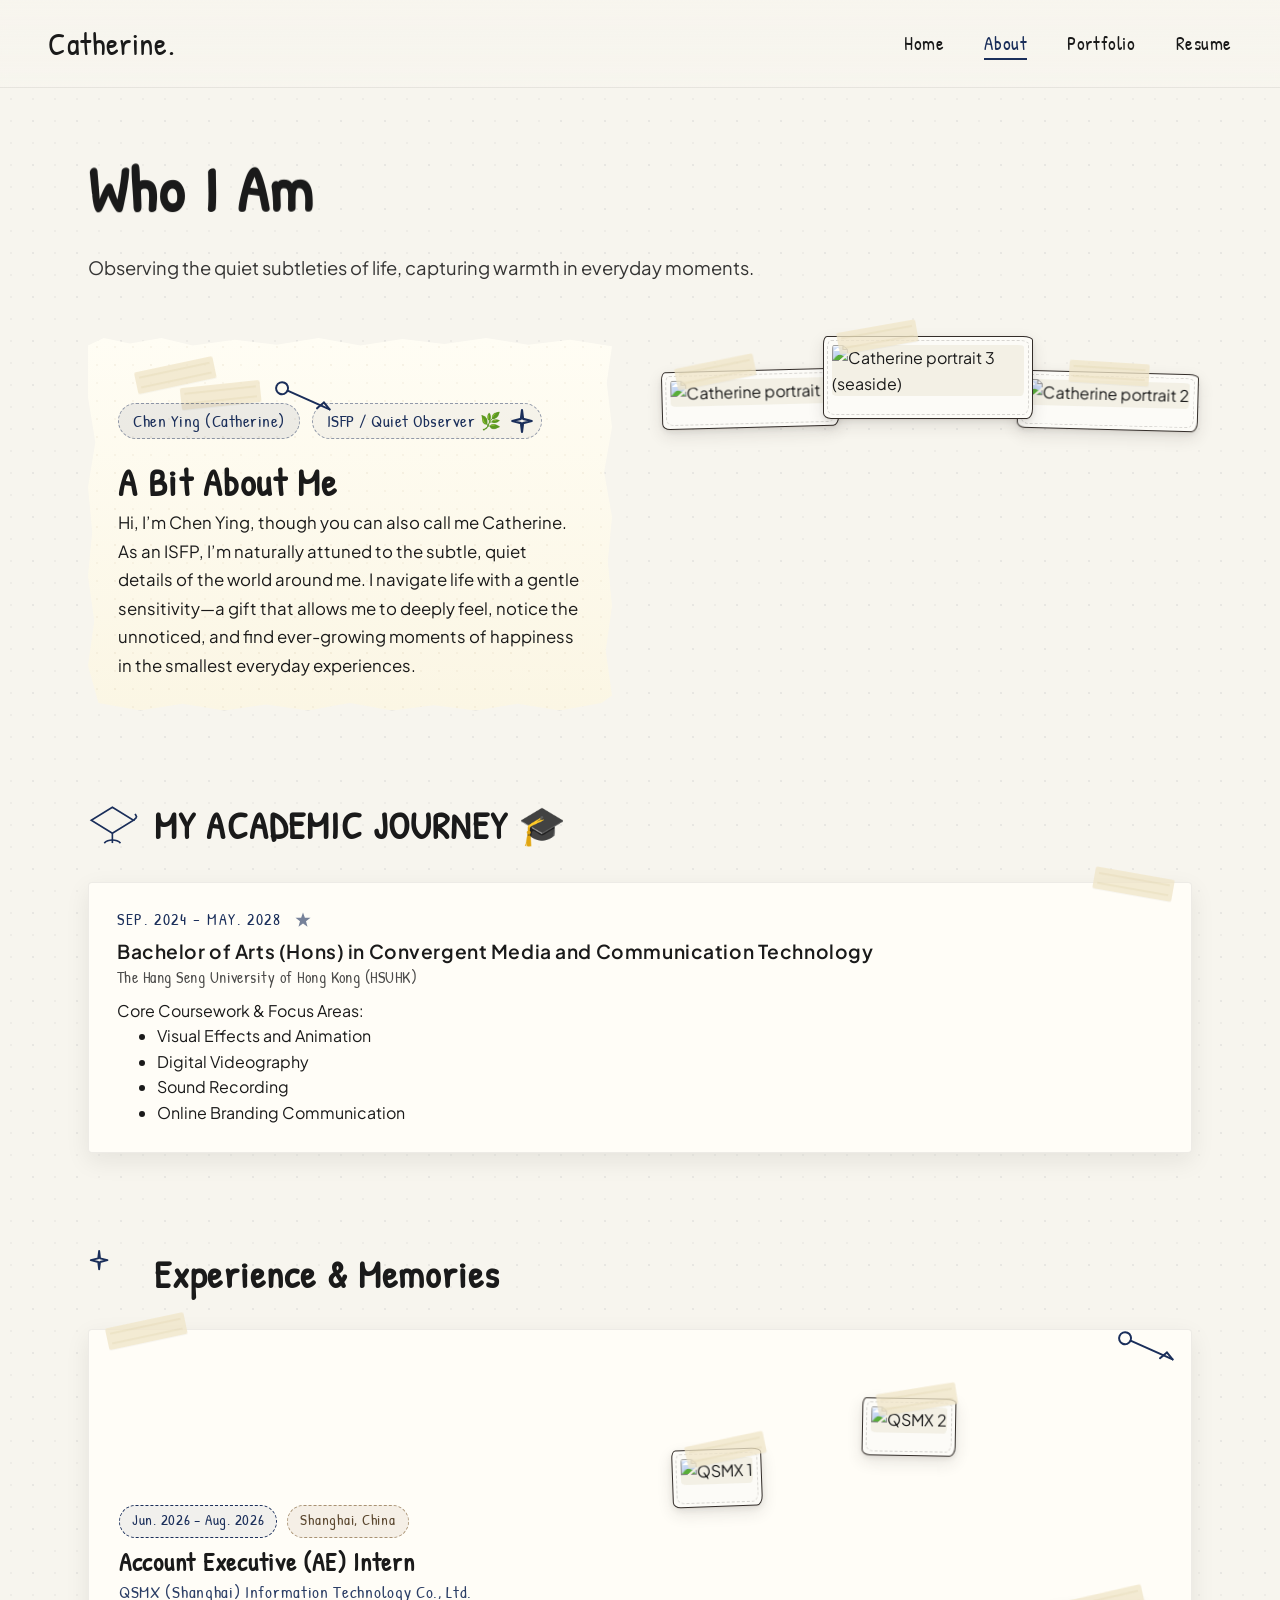
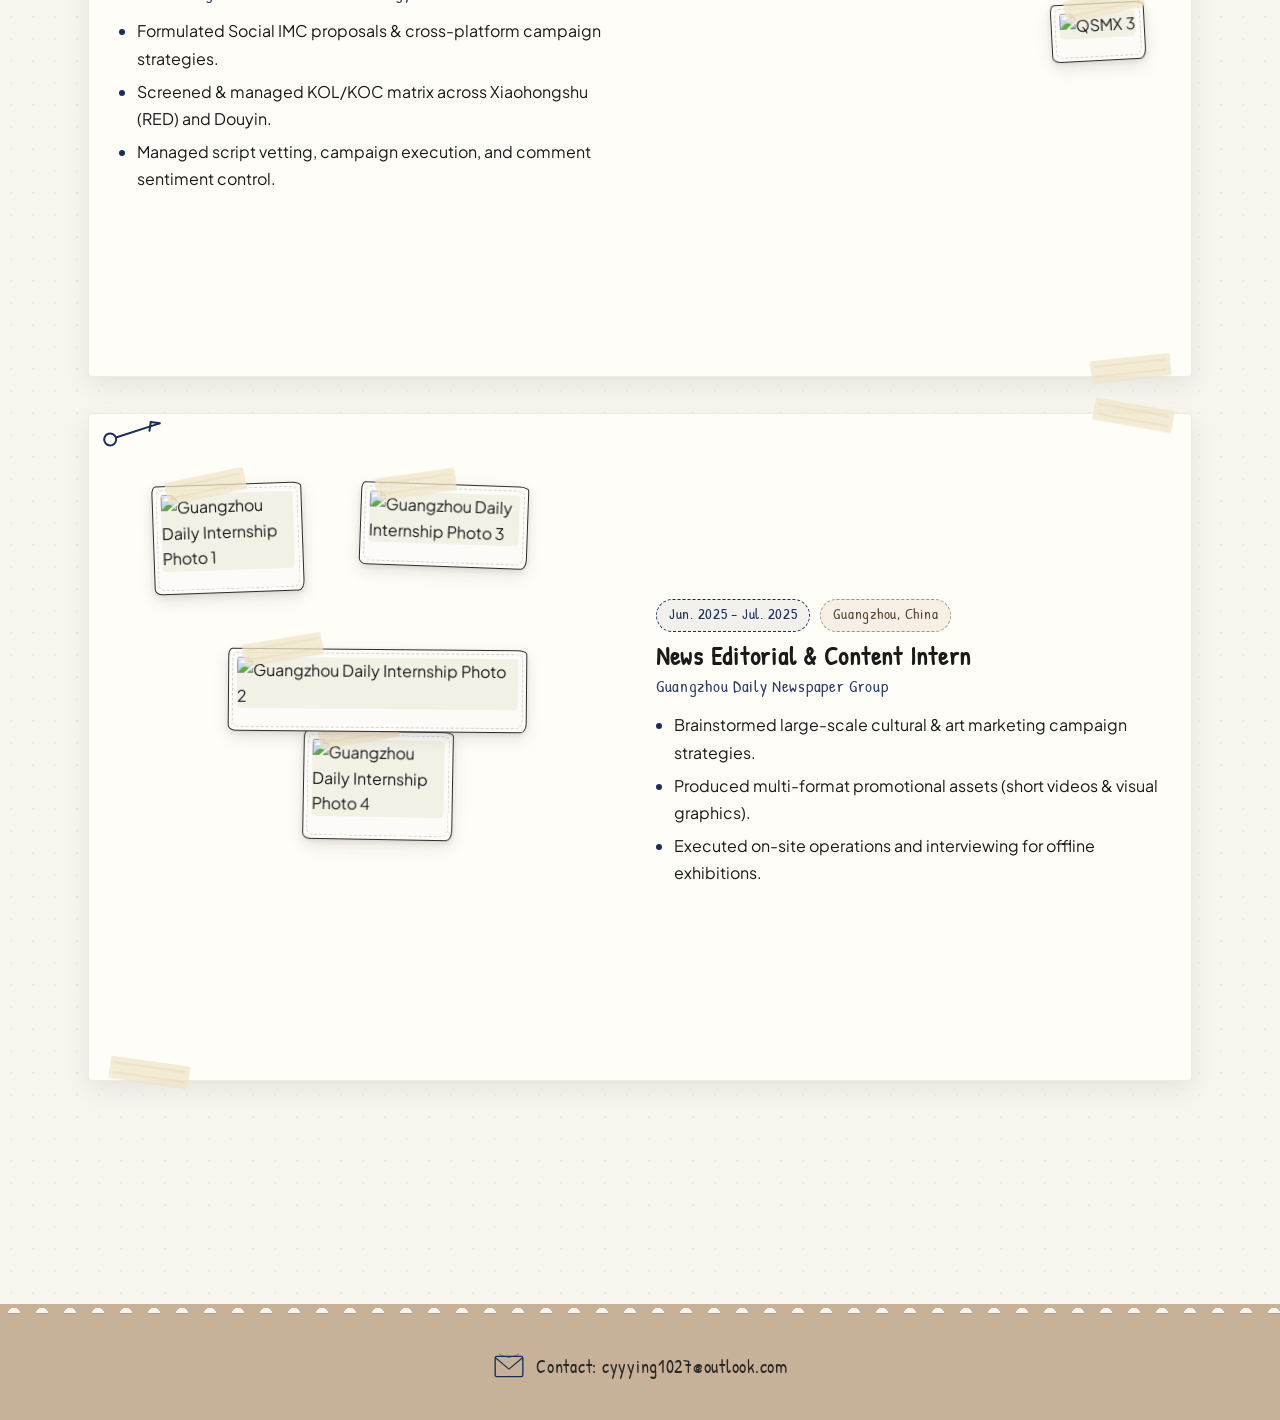
==== commit bb10cddf: "Use internship gallery space more evenly" ====
--- a/about.html
+++ b/about.html
@@ -10,7 +10,7 @@
   <link rel="preload" as="image" href="https://i.ibb.co/dw5BpF49/me1.jpg" />
   <link rel="preload" as="image" href="https://i.ibb.co/Gvk40gRn/me2.jpg" />
   <link rel="preload" as="image" href="https://i.ibb.co/ksyWFw6F/me3.jpg" />
-  <link rel="stylesheet" href="style.css?v=20261002-intern-gallery-scale-xl" />
+  <link rel="stylesheet" href="style.css?v=20261002-intern-gallery-layout-fix" />
 </head>
 <body class="paper-bg">
   <svg class="doodle-defs" aria-hidden="true">
--- a/style.css
+++ b/style.css
@@ -946,16 +946,17 @@
 }
 
 .shanghai-photo-grid {
-  display: flex;
-  flex-direction: row;
+  display: grid;
+  grid-template-columns: repeat(12, 1fr);
+  grid-template-rows: repeat(10, minmax(48px, 1fr));
   align-items: flex-start;
-  justify-content: center;
+  justify-items: center;
   width: 100%;
   min-height: 560px;
-  padding: 26px 0 22px 0;
+  max-width: 620px;
+  padding: 26px 10px 22px 10px;
   overflow: visible;
   position: relative;
-  flex-wrap: nowrap;
   gap: 0;
   margin: 0 auto;
 }
@@ -969,30 +970,42 @@
 }
 
 .shanghai-collage .frame-sh-1 {
+  grid-column: 1 / 6;
+  grid-row: 2 / 7;
   --r: -2deg;
-  --ty: 44px;
+  --ty: 0px;
   --tx: 0px;
   max-width: 280px;
   z-index: 4;
   margin-left: 0;
+  align-self: start;
+  justify-self: start;
 }
 
 .shanghai-collage .frame-sh-2 {
+  grid-column: 4 / 10;
+  grid-row: 1 / 6;
   --r: 1deg;
   --ty: 0px;
   --tx: 0px;
   max-width: 330px;
   z-index: 6;
-  margin-left: -32px;
+  margin-left: 0;
+  align-self: start;
+  justify-self: center;
 }
 
 .shanghai-collage .frame-sh-3 {
+  grid-column: 7 / 13;
+  grid-row: 5 / 11;
   --r: -3deg;
-  --ty: 46px;
+  --ty: 0px;
   --tx: 0px;
   max-width: 280px;
   z-index: 5;
-  margin-left: -32px;
+  margin-left: 0;
+  align-self: start;
+  justify-self: end;
 }
 
 /* ================================
@@ -1066,7 +1079,7 @@
 }
 
 .gzrb-collage .frame-gz-bl {
-  grid-column: 1 / 3;
+  grid-column: 3 / 5;
   grid-row: 4 / 7;
   --r: 1deg;
   --tx: 0px;
@@ -1074,7 +1087,7 @@
   max-width: 250px;
   z-index: 6;
   align-self: start;
-  justify-self: start;
+  justify-self: center;
   margin-top: -18px;
 }
 
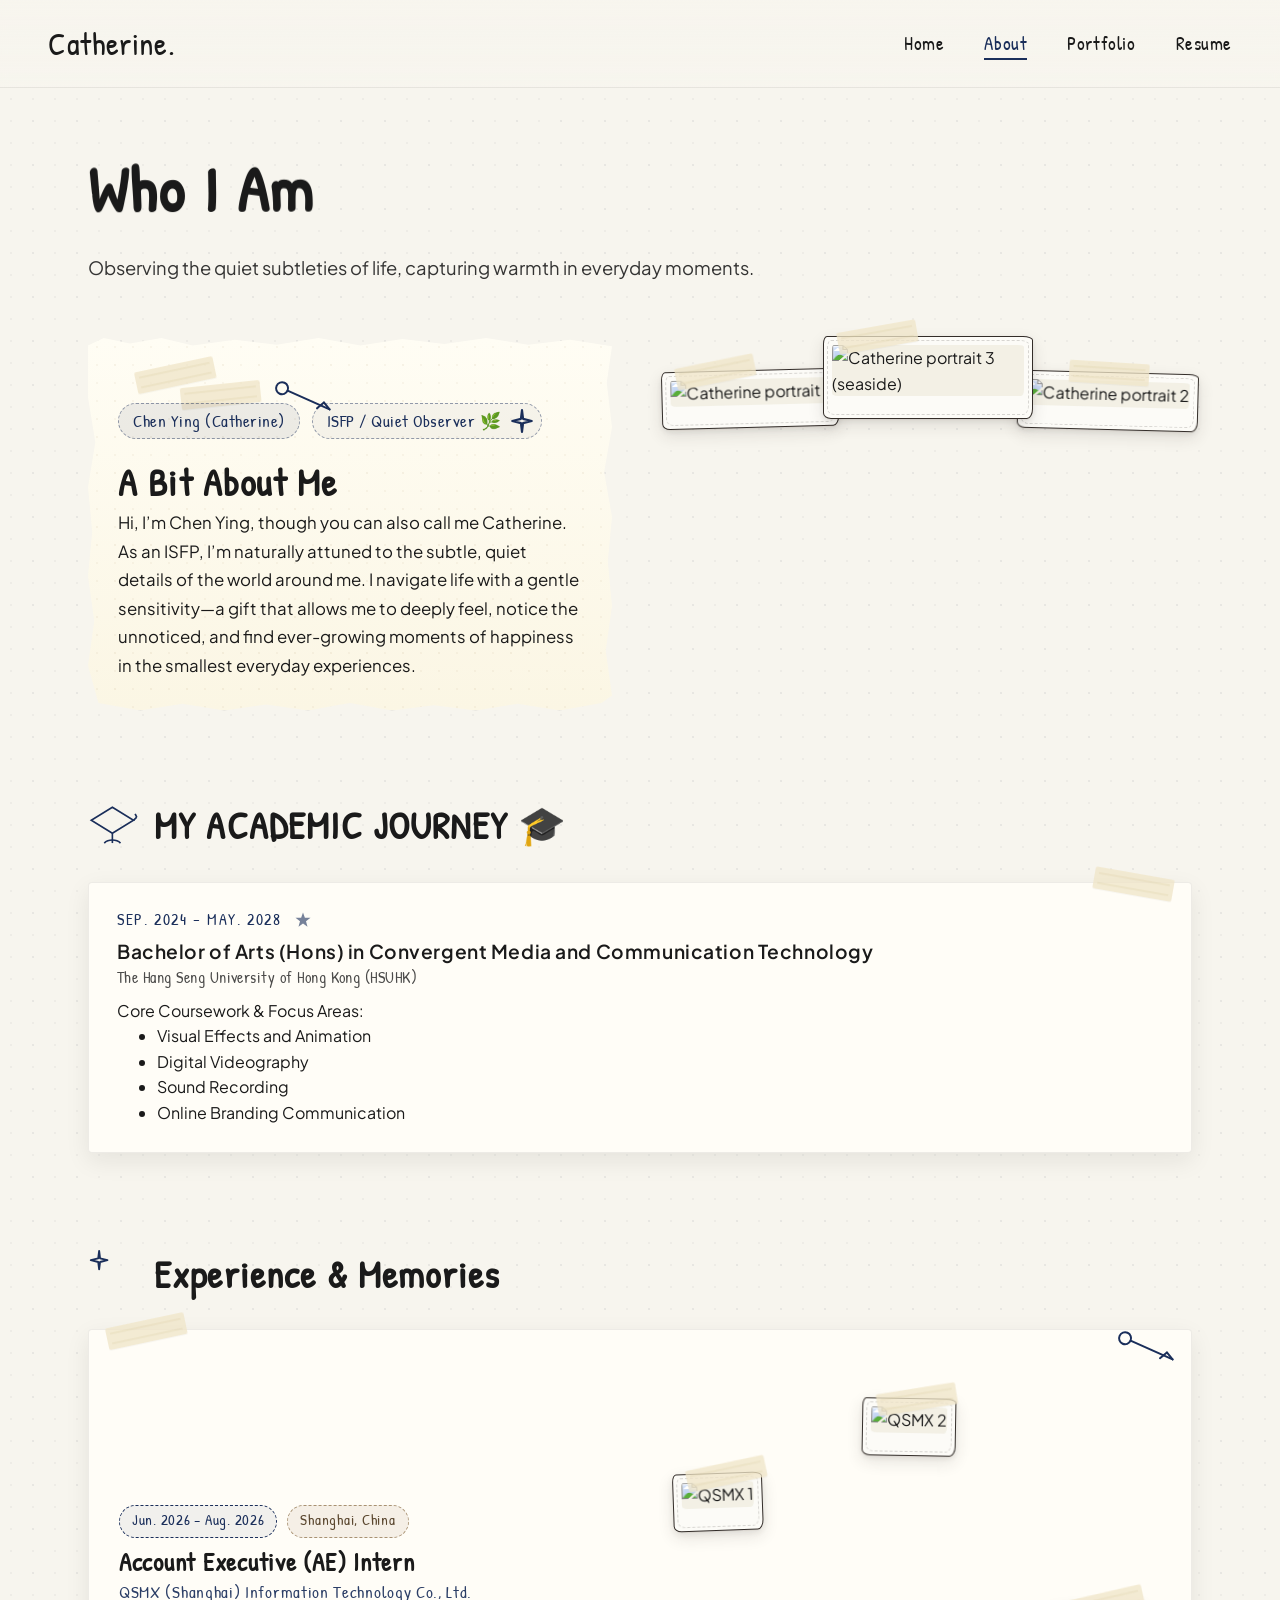
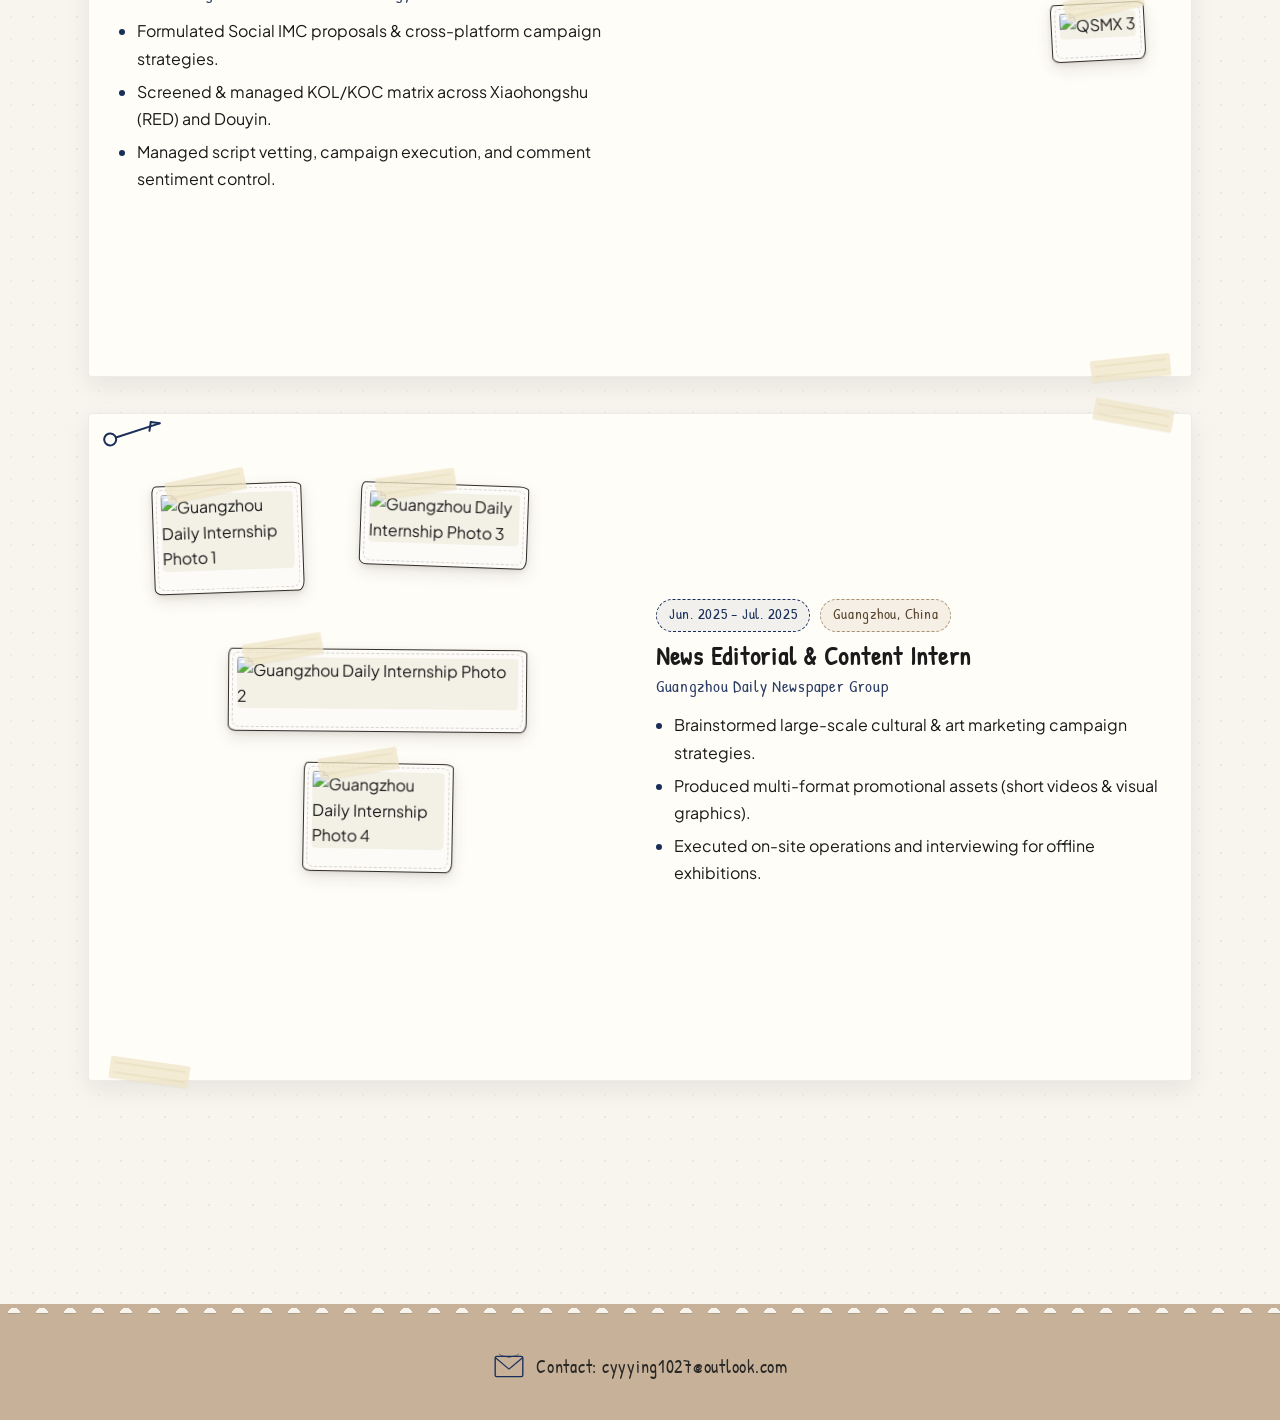
==== commit 790e2227: "Tweak internship gallery photo placement" ====
--- a/about.html
+++ b/about.html
@@ -10,7 +10,7 @@
   <link rel="preload" as="image" href="https://i.ibb.co/dw5BpF49/me1.jpg" />
   <link rel="preload" as="image" href="https://i.ibb.co/Gvk40gRn/me2.jpg" />
   <link rel="preload" as="image" href="https://i.ibb.co/ksyWFw6F/me3.jpg" />
-  <link rel="stylesheet" href="style.css?v=20261002-intern-gallery-layout-fix" />
+  <link rel="stylesheet" href="style.css?v=20261002-intern-gallery-final-tweak" />
 </head>
 <body class="paper-bg">
   <svg class="doodle-defs" aria-hidden="true">
--- a/style.css
+++ b/style.css
@@ -973,9 +973,9 @@
   grid-column: 1 / 6;
   grid-row: 2 / 7;
   --r: -2deg;
-  --ty: 0px;
+  --ty: 24px;
   --tx: 0px;
-  max-width: 280px;
+  max-width: 296px;
   z-index: 4;
   margin-left: 0;
   align-self: start;
@@ -1088,7 +1088,7 @@
   z-index: 6;
   align-self: start;
   justify-self: center;
-  margin-top: -18px;
+  margin-top: 14px;
 }
 
 .photo-strip-collage {
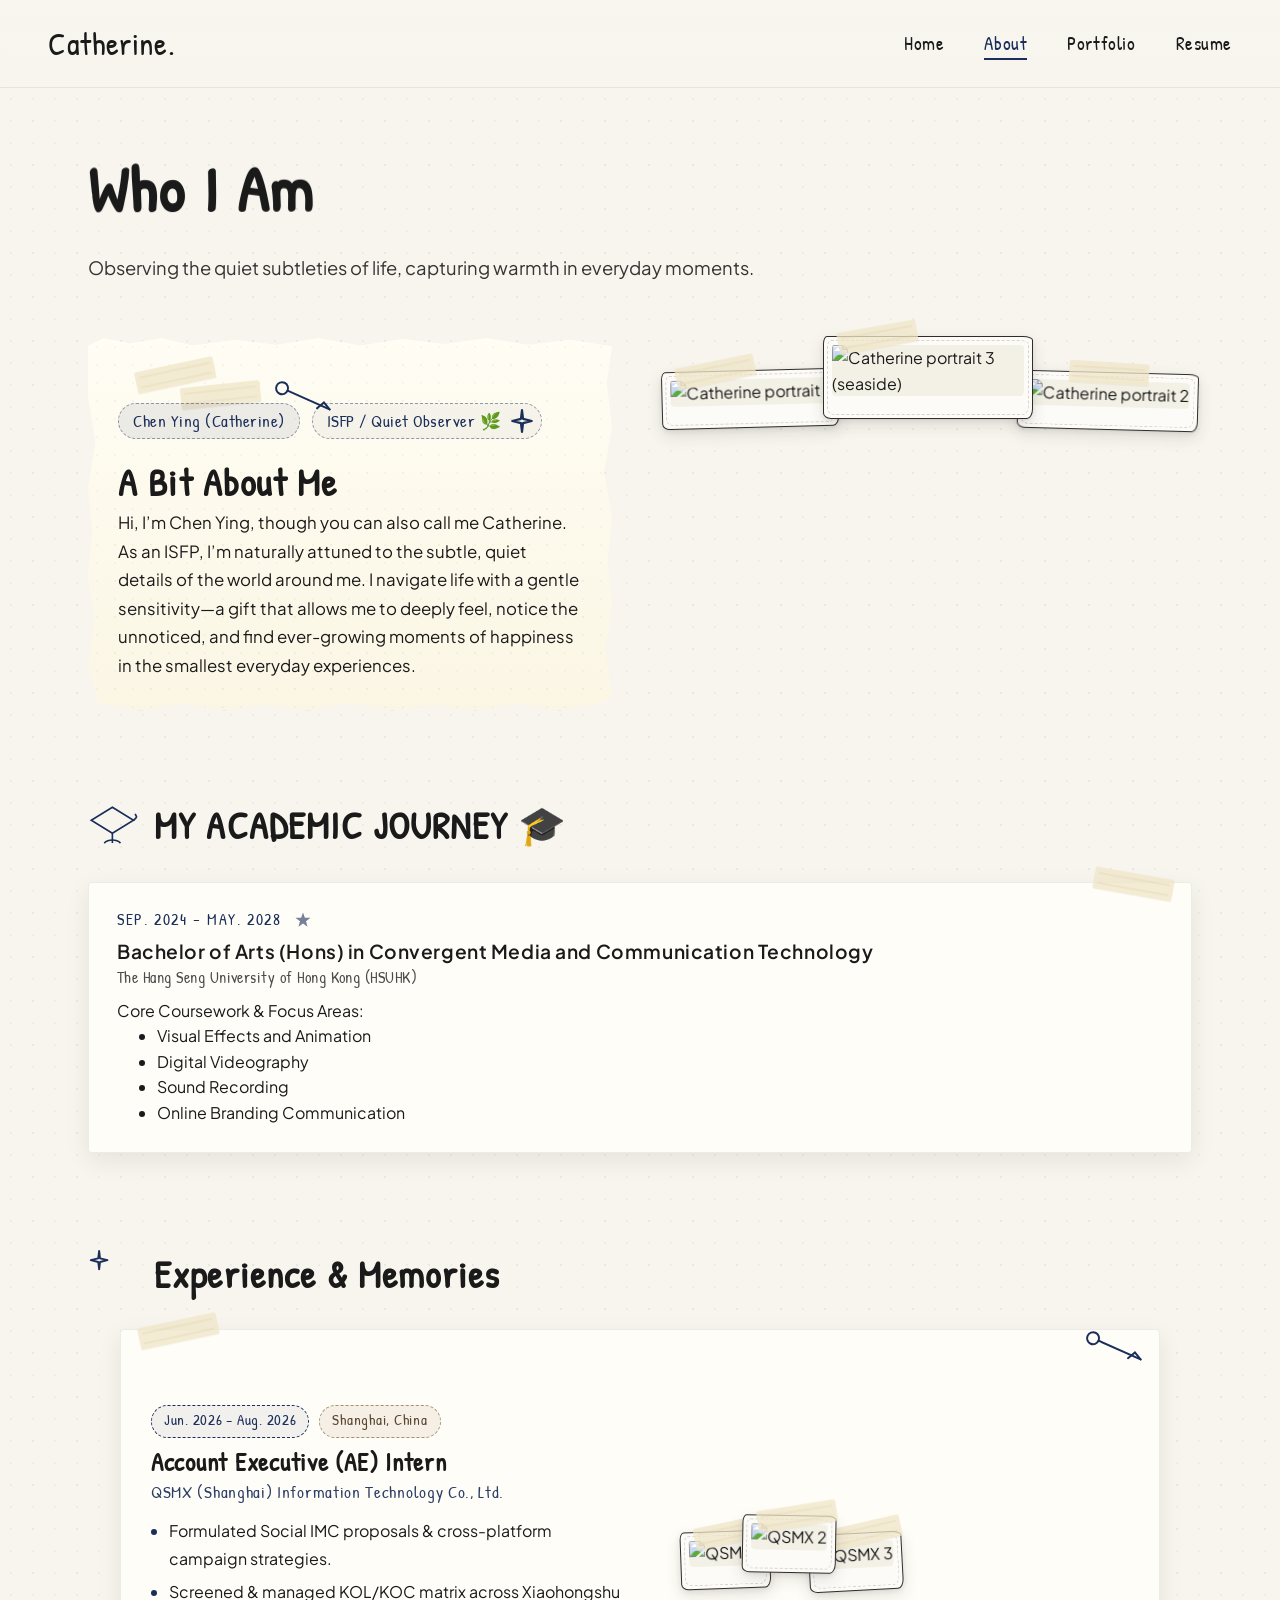
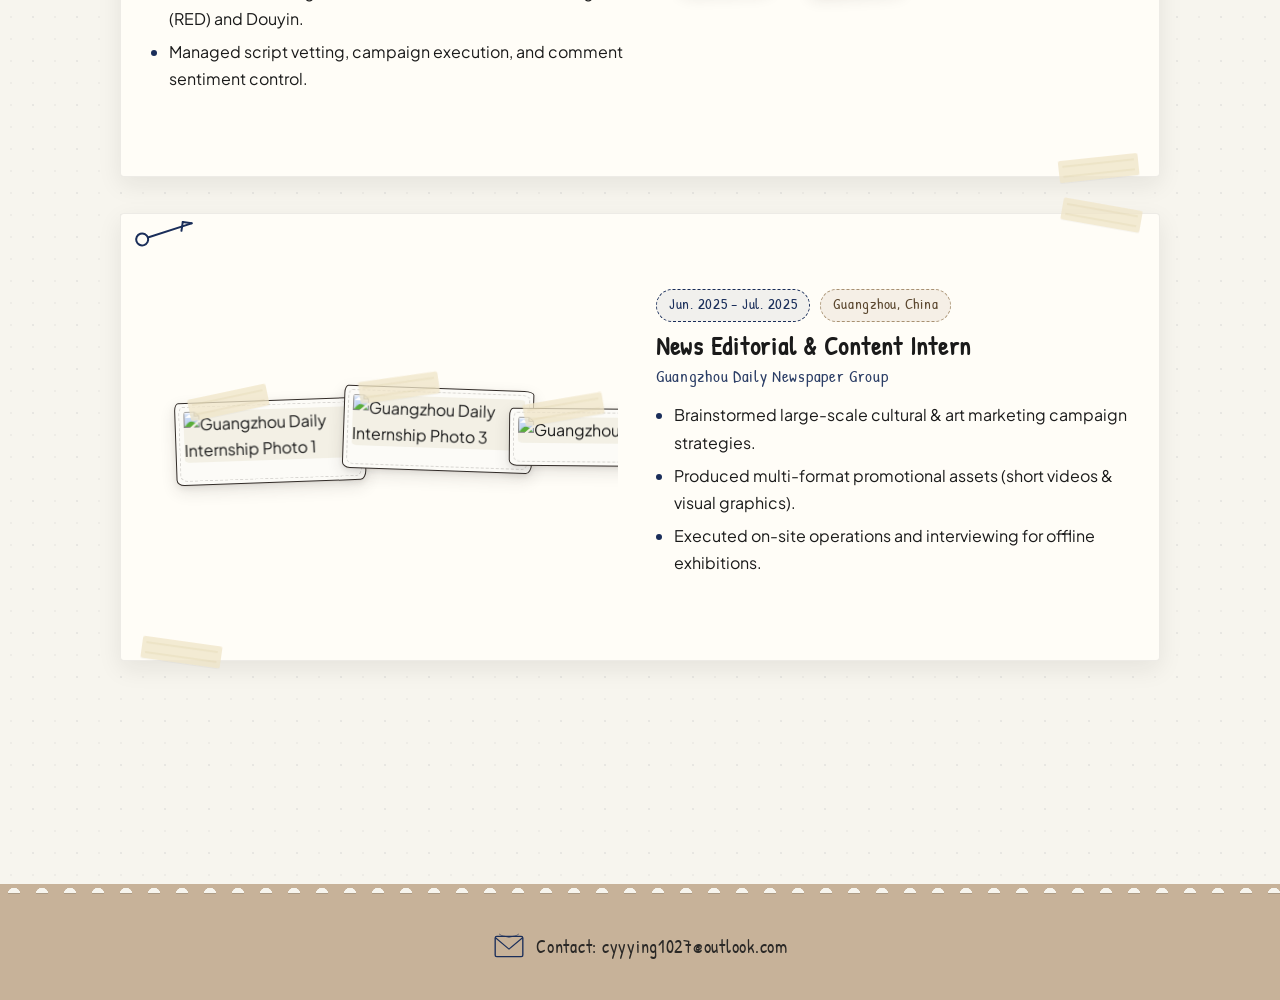
==== commit fcf79292: "Convert internship galleries to horizontal album strips" ====
--- a/about.html
+++ b/about.html
@@ -10,7 +10,7 @@
   <link rel="preload" as="image" href="https://i.ibb.co/dw5BpF49/me1.jpg" />
   <link rel="preload" as="image" href="https://i.ibb.co/Gvk40gRn/me2.jpg" />
   <link rel="preload" as="image" href="https://i.ibb.co/ksyWFw6F/me3.jpg" />
-  <link rel="stylesheet" href="style.css?v=20261002-intern-gallery-final-tweak" />
+  <link rel="stylesheet" href="style.css?v=20261002-intern-album-strip" />
 </head>
 <body class="paper-bg">
   <svg class="doodle-defs" aria-hidden="true">
--- a/style.css
+++ b/style.css
@@ -941,71 +941,88 @@
  * P2 — SHANGHAI (tight card, compact)
  * ================================ */
 .experience-entry {
-  max-width: 1120px;
+  max-width: 1040px;
   margin: 0 auto;
 }
 
-.shanghai-photo-grid {
-  display: grid;
-  grid-template-columns: repeat(12, 1fr);
-  grid-template-rows: repeat(10, minmax(48px, 1fr));
-  align-items: flex-start;
-  justify-items: center;
+.shanghai-photo-grid,
+.gzrb-photo-grid {
+  display: flex;
+  align-items: center;
+  justify-content: flex-start;
   width: 100%;
-  min-height: 560px;
-  max-width: 620px;
-  padding: 26px 10px 22px 10px;
-  overflow: visible;
+  max-width: 520px;
+  min-height: 360px;
+  max-height: 380px;
+  padding: 26px 18px 30px;
+  overflow-x: auto;
+  overflow-y: visible;
   position: relative;
   gap: 0;
   margin: 0 auto;
+  scroll-snap-type: x mandatory;
+  scroll-padding: 22px;
+  -webkit-overflow-scrolling: touch;
+}
+
+.shanghai-photo-grid::-webkit-scrollbar,
+.gzrb-photo-grid::-webkit-scrollbar {
+  height: 8px;
+}
+
+.shanghai-photo-grid::-webkit-scrollbar-track,
+.gzrb-photo-grid::-webkit-scrollbar-track {
+  background: rgba(240, 230, 200, 0.42);
+  border-radius: 999px;
+}
+
+.shanghai-photo-grid::-webkit-scrollbar-thumb,
+.gzrb-photo-grid::-webkit-scrollbar-thumb {
+  background: rgba(26, 46, 90, 0.28);
+  border-radius: 999px;
+}
+
+.shanghai-collage .polaroid-frame,
+.gzrb-collage .polaroid-frame {
+  flex: 0 0 auto;
+  scroll-snap-align: center;
+  align-self: center;
+  justify-self: auto;
 }
 
 .shanghai-collage .frame-shanghai img {
   width: auto;
   height: auto;
   max-width: 100%;
-  max-height: 440px;
+  max-height: 330px;
   object-fit: contain;
 }
 
 .shanghai-collage .frame-sh-1 {
-  grid-column: 1 / 6;
-  grid-row: 2 / 7;
   --r: -2deg;
-  --ty: 24px;
+  --ty: 10px;
   --tx: 0px;
-  max-width: 296px;
+  max-width: 260px;
   z-index: 4;
   margin-left: 0;
-  align-self: start;
-  justify-self: start;
 }
 
 .shanghai-collage .frame-sh-2 {
-  grid-column: 4 / 10;
-  grid-row: 1 / 6;
   --r: 1deg;
-  --ty: 0px;
+  --ty: -6px;
   --tx: 0px;
-  max-width: 330px;
+  max-width: 310px;
   z-index: 6;
-  margin-left: 0;
-  align-self: start;
-  justify-self: center;
+  margin-left: -28px;
 }
 
 .shanghai-collage .frame-sh-3 {
-  grid-column: 7 / 13;
-  grid-row: 5 / 11;
   --r: -3deg;
-  --ty: 0px;
+  --ty: 12px;
   --tx: 0px;
-  max-width: 280px;
+  max-width: 260px;
   z-index: 5;
-  margin-left: 0;
-  align-self: start;
-  justify-self: end;
+  margin-left: -28px;
 }
 
 /* ================================
@@ -1015,80 +1032,48 @@
  * Mid: gz-3 (CENTER horizontal overlapping junction)
  * Bot: gz-4 (BL vertical)
  * ================================ */
-.gzrb-photo-grid {
-  display: grid;
-  grid-template-columns: repeat(6, 1fr);
-  grid-template-rows: repeat(6, minmax(58px, 1fr));
-  gap: 0;
-  align-items: start;
-  justify-items: start;
-  width: 100%;
-  min-height: 580px;
-  max-height: 610px;
-  max-width: 820px;
-  padding: 28px 16px 22px 28px;
-  overflow: visible;
-  position: relative;
-  margin: 0 auto;
-}
-
 .gzrb-collage .frame-gzrb img {
   width: auto;
   height: auto;
   max-width: 100%;
-  max-height: 365px;
+  max-height: 330px;
   object-fit: contain;
 }
 
 .gzrb-collage .frame-gz-tl {
-  grid-column: 1 / 3;
-  grid-row: 1 / 5;
   --r: -2deg;
   --tx: 0px;
-  --ty: 0px;
-  max-width: 250px;
+  --ty: 8px;
+  max-width: 190px;
   z-index: 4;
-  align-self: start;
-  justify-self: start;
+  margin-left: 0;
 }
 
 .gzrb-collage .frame-gz-tr {
-  grid-column: 4 / 6;
-  grid-row: 1 / 5;
   --r: 2deg;
   --tx: 0px;
-  --ty: 0px;
-  max-width: 250px;
+  --ty: -4px;
+  max-width: 190px;
   z-index: 5;
-  align-self: start;
-  justify-self: end;
-  margin-left: -18px;
+  margin-left: -22px;
 }
 
 .gzrb-collage .frame-gz-center {
-  grid-column: 2 / 6;
-  grid-row: 3 / 5;
   --r: 0.5deg;
   --tx: 0px;
-  --ty: 0px;
-  max-width: 365px;
+  --ty: 4px;
+  max-width: 320px;
   z-index: 8;
-  align-self: start;
-  justify-self: center;
-  margin-top: -12px;
+  margin-left: -24px;
 }
 
 .gzrb-collage .frame-gz-bl {
-  grid-column: 3 / 5;
-  grid-row: 4 / 7;
   --r: 1deg;
   --tx: 0px;
-  --ty: 0px;
-  max-width: 250px;
+  --ty: 12px;
+  max-width: 190px;
   z-index: 6;
-  align-self: start;
-  justify-self: center;
-  margin-top: 14px;
+  margin-left: -22px;
 }
 
 .photo-strip-collage {
@@ -2384,30 +2369,29 @@
   .shan-collage .frame-shan-3 { max-width: 196px; }
 
   .shanghai-photo-grid {
-    min-height: 500px;
-    max-width: 720px;
+    min-height: 340px;
+    max-height: 360px;
+    max-width: 560px;
     margin: 0 auto;
-    padding: 22px 0 18px 0;
-  }
-  .shanghai-collage .frame-shanghai img { max-height: 390px; }
-  .shanghai-collage .frame-sh-1 { max-width: 250px; }
-  .shanghai-collage .frame-sh-2 { max-width: 294px; }
-  .shanghai-collage .frame-sh-3 { max-width: 250px; }
+    padding: 22px 16px 28px;
+  }
+  .shanghai-collage .frame-shanghai img { max-height: 310px; }
+  .shanghai-collage .frame-sh-1 { max-width: 244px; }
+  .shanghai-collage .frame-sh-2 { max-width: 288px; }
+  .shanghai-collage .frame-sh-3 { max-width: 244px; }
 
   .gzrb-photo-grid {
-    grid-template-columns: repeat(6, 1fr);
-    grid-template-rows: repeat(6, minmax(52px, 1fr));
-    min-height: 520px;
-    max-height: 550px;
-    max-width: 740px;
+    min-height: 340px;
+    max-height: 360px;
+    max-width: 560px;
     margin: 0 auto;
-    padding: 24px 14px 20px 24px;
-  }
-  .gzrb-collage .frame-gz-tl { max-width: 224px; }
-  .gzrb-collage .frame-gz-tr { max-width: 224px; }
-  .gzrb-collage .frame-gz-center { max-width: 328px; }
-  .gzrb-collage .frame-gz-bl { max-width: 224px; }
-  .gzrb-collage .frame-gzrb img { max-height: 328px; }
+    padding: 22px 16px 28px;
+  }
+  .gzrb-collage .frame-gz-tl { max-width: 176px; }
+  .gzrb-collage .frame-gz-tr { max-width: 176px; }
+  .gzrb-collage .frame-gz-center { max-width: 292px; }
+  .gzrb-collage .frame-gz-bl { max-width: 176px; }
+  .gzrb-collage .frame-gzrb img { max-height: 310px; }
   .experience-entry,
   .experience-entry:nth-of-type(2) {
     grid-template-columns: 1fr;
@@ -2558,30 +2542,29 @@
   .shan-collage .frame-shan-3 { max-width: 170px; }
 
   .shanghai-photo-grid {
-    min-height: 420px;
-    max-width: 620px;
+    min-height: 320px;
+    max-height: 340px;
+    max-width: 100%;
     margin: 0 auto;
-    padding: 18px 0 14px 0;
-  }
-  .shanghai-collage .frame-shanghai img { max-height: 330px; }
-  .shanghai-collage .frame-sh-1 { max-width: 212px; }
-  .shanghai-collage .frame-sh-2 { max-width: 250px; }
-  .shanghai-collage .frame-sh-3 { max-width: 212px; }
+    padding: 18px 14px 24px;
+  }
+  .shanghai-collage .frame-shanghai img { max-height: 290px; }
+  .shanghai-collage .frame-sh-1 { max-width: 224px; }
+  .shanghai-collage .frame-sh-2 { max-width: 264px; }
+  .shanghai-collage .frame-sh-3 { max-width: 224px; }
 
   .gzrb-photo-grid {
-    grid-template-columns: repeat(6, 1fr);
-    grid-template-rows: repeat(6, minmax(44px, 1fr));
-    min-height: 470px;
-    max-height: 500px;
-    max-width: 650px;
+    min-height: 320px;
+    max-height: 340px;
+    max-width: 100%;
     margin: 0 auto;
-    padding: 22px 12px 18px 22px;
-  }
-  .gzrb-collage .frame-gz-tl { max-width: 190px; }
-  .gzrb-collage .frame-gz-tr { max-width: 190px; }
-  .gzrb-collage .frame-gz-center { max-width: 280px; }
-  .gzrb-collage .frame-gz-bl { max-width: 190px; }
-  .gzrb-collage .frame-gzrb img { max-height: 280px; }
+    padding: 18px 14px 24px;
+  }
+  .gzrb-collage .frame-gz-tl { max-width: 164px; }
+  .gzrb-collage .frame-gz-tr { max-width: 164px; }
+  .gzrb-collage .frame-gz-center { max-width: 270px; }
+  .gzrb-collage .frame-gz-bl { max-width: 164px; }
+  .gzrb-collage .frame-gzrb img { max-height: 290px; }
   .experience-entry {
     padding: 22px 20px 26px;
   }
